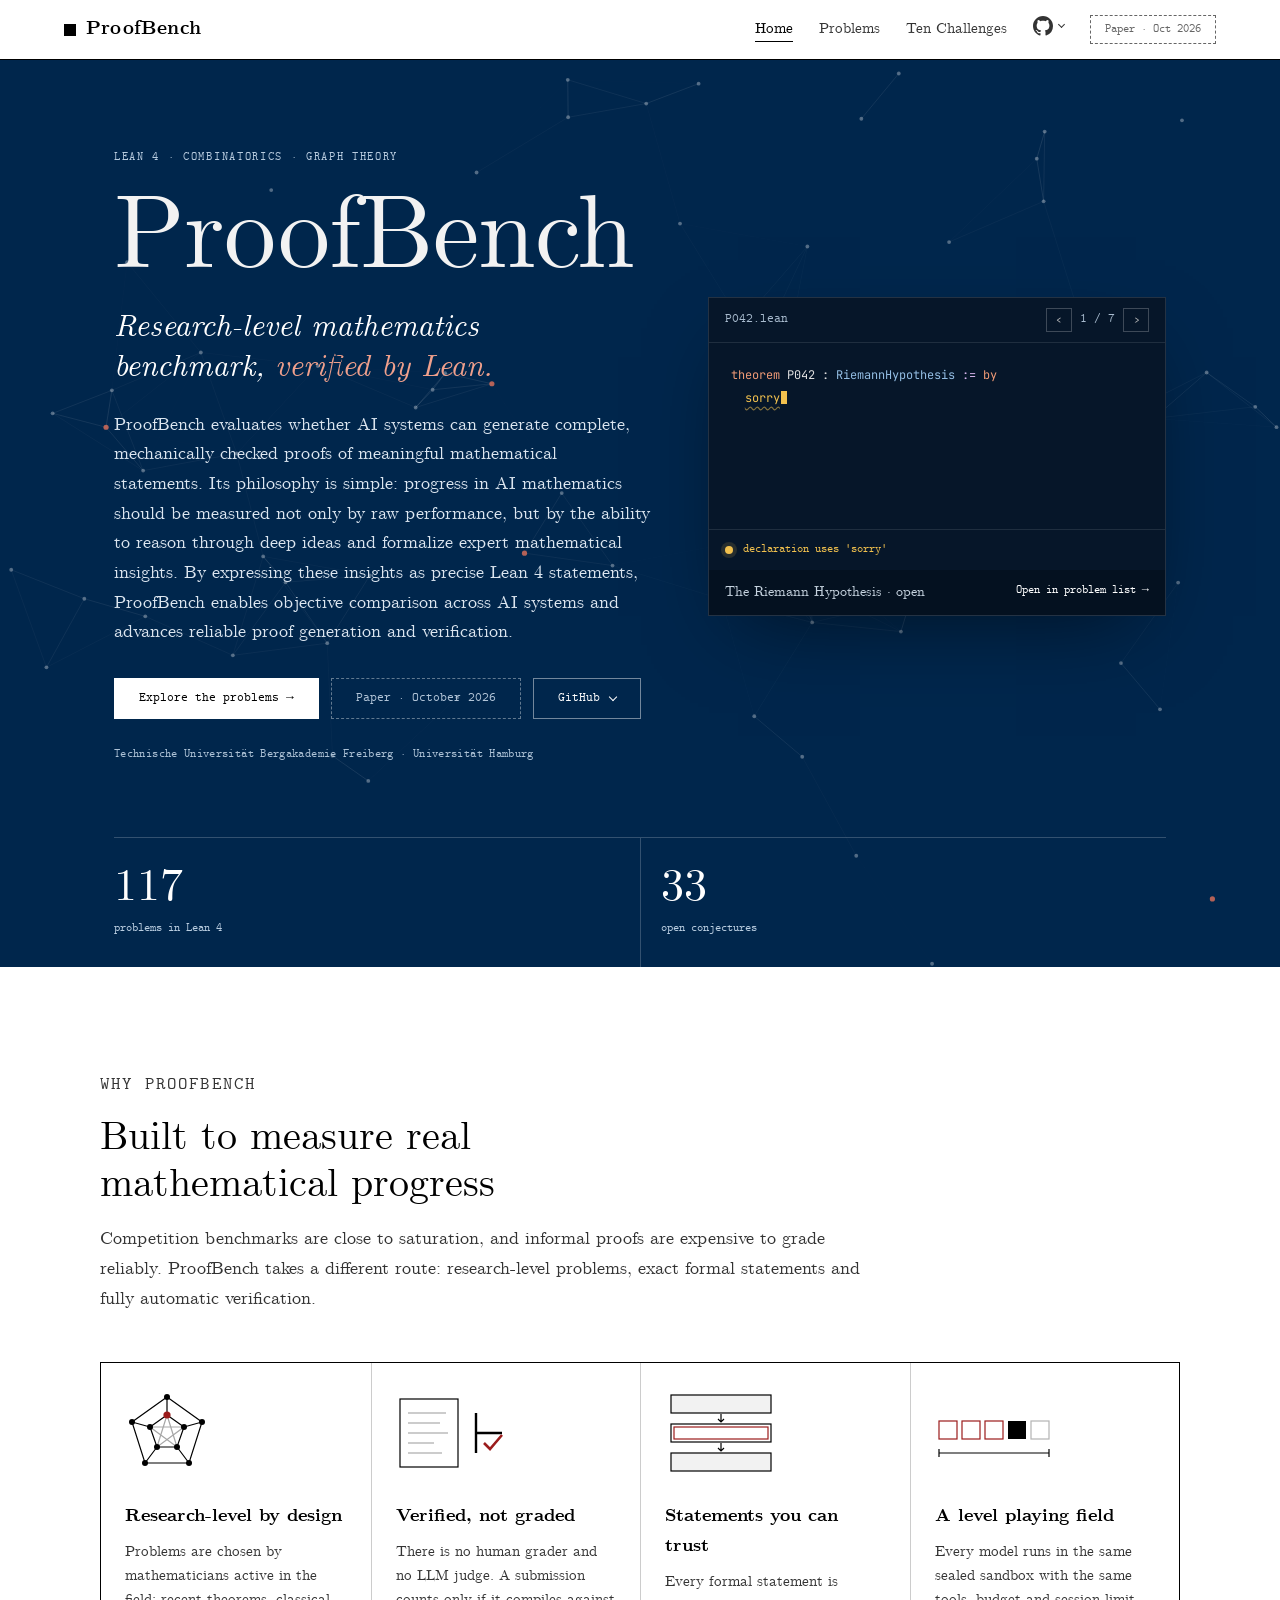
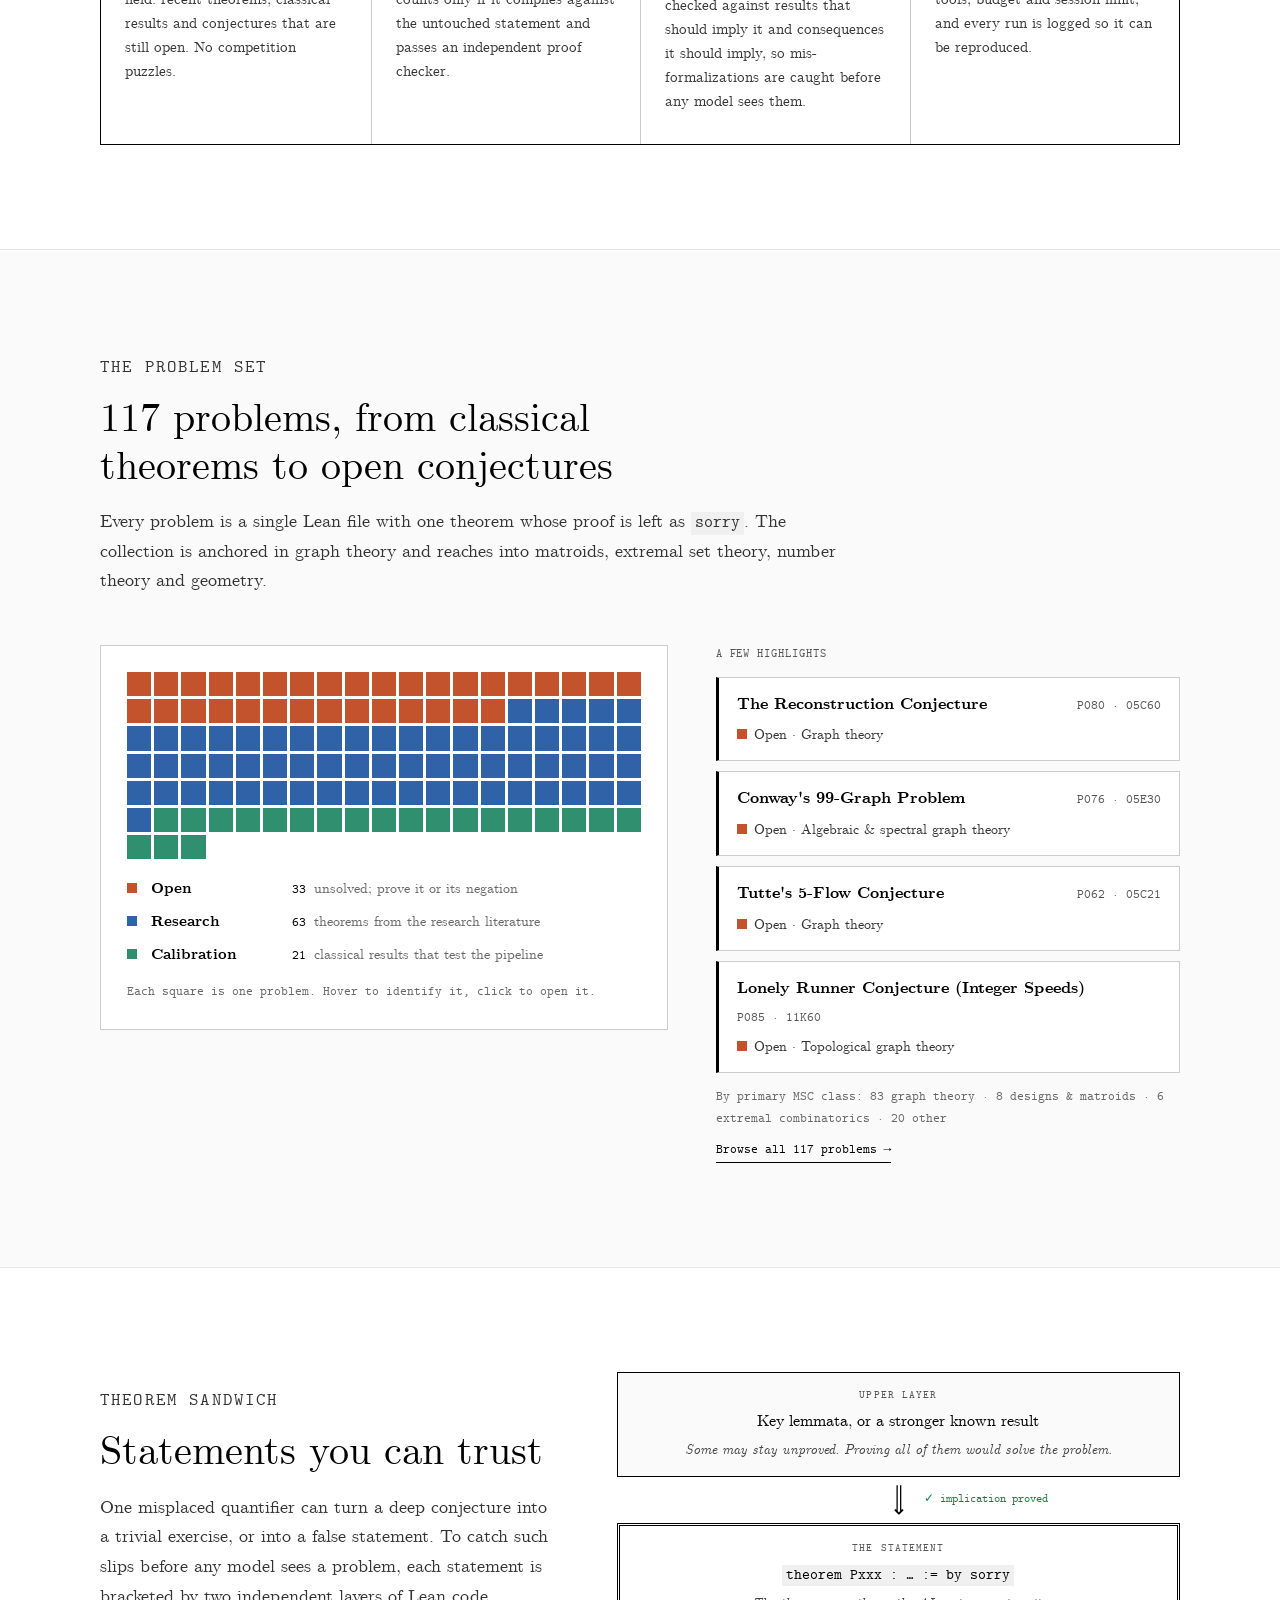
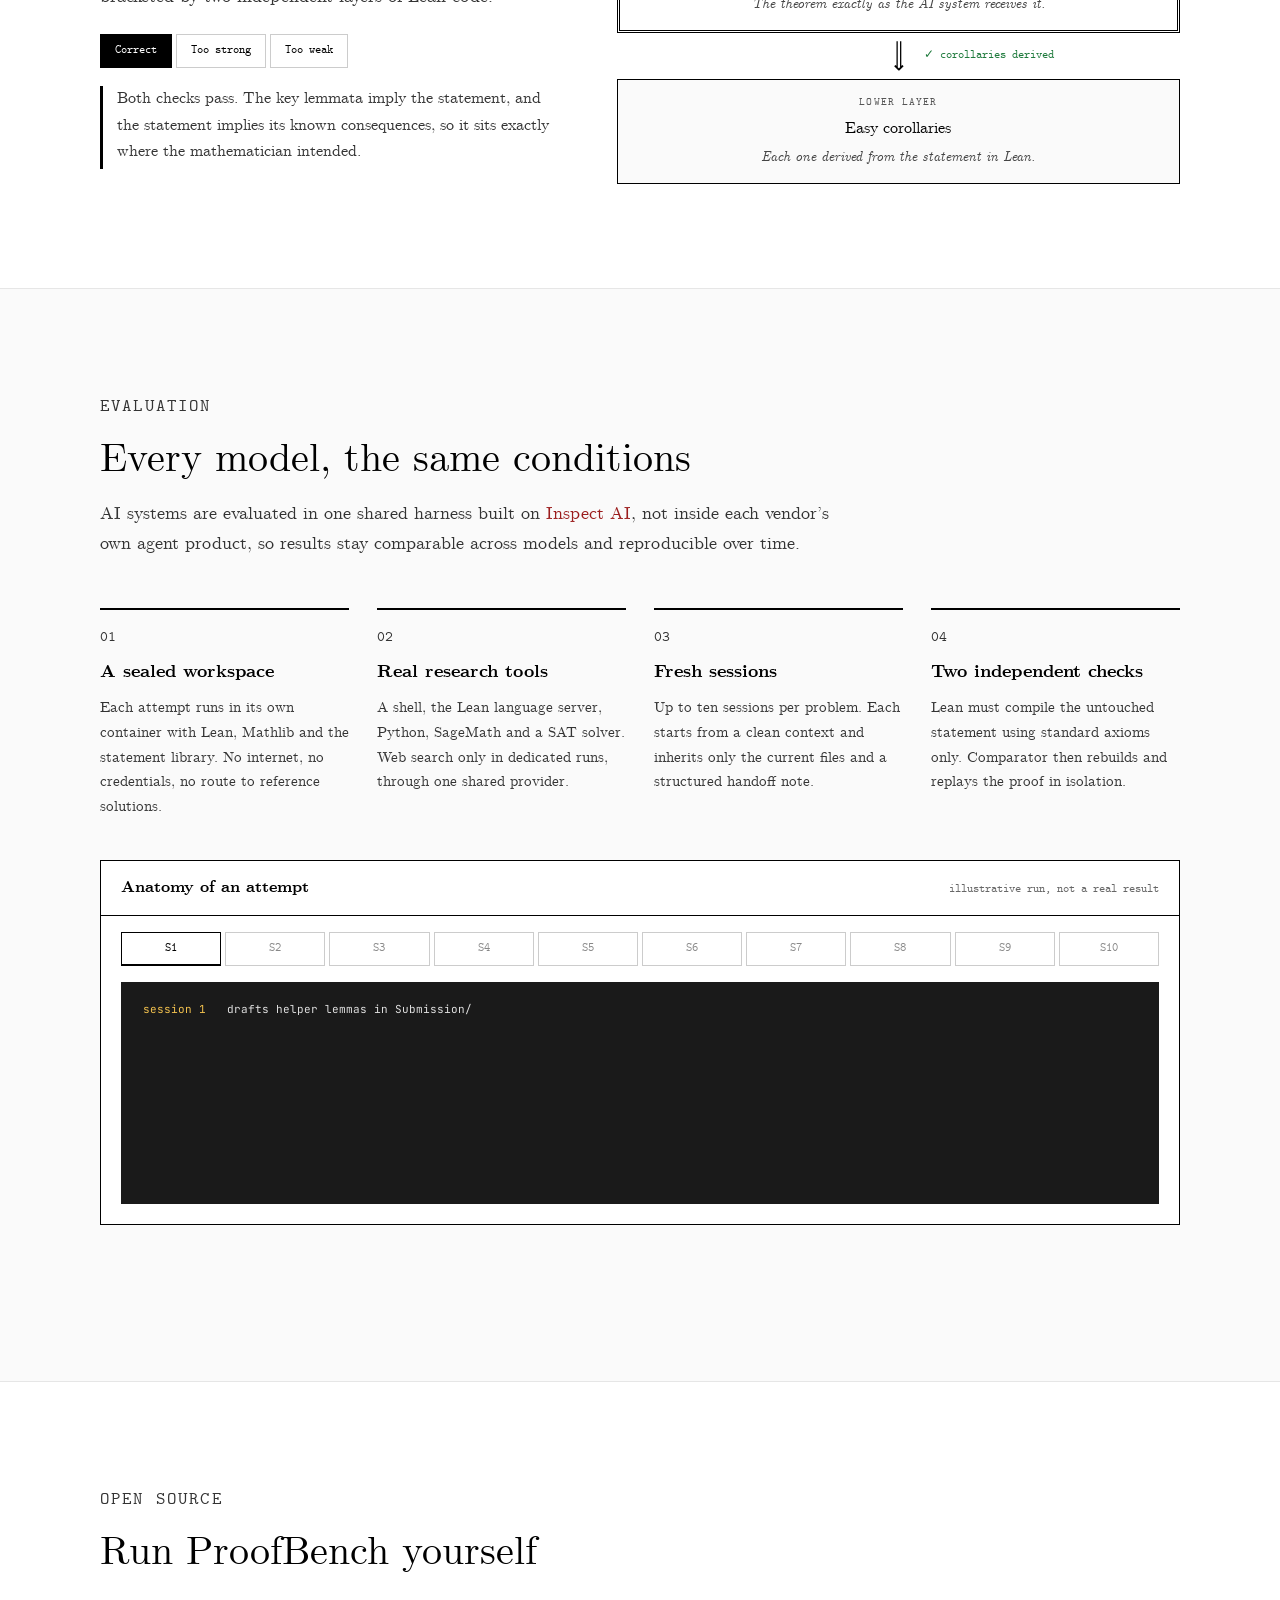
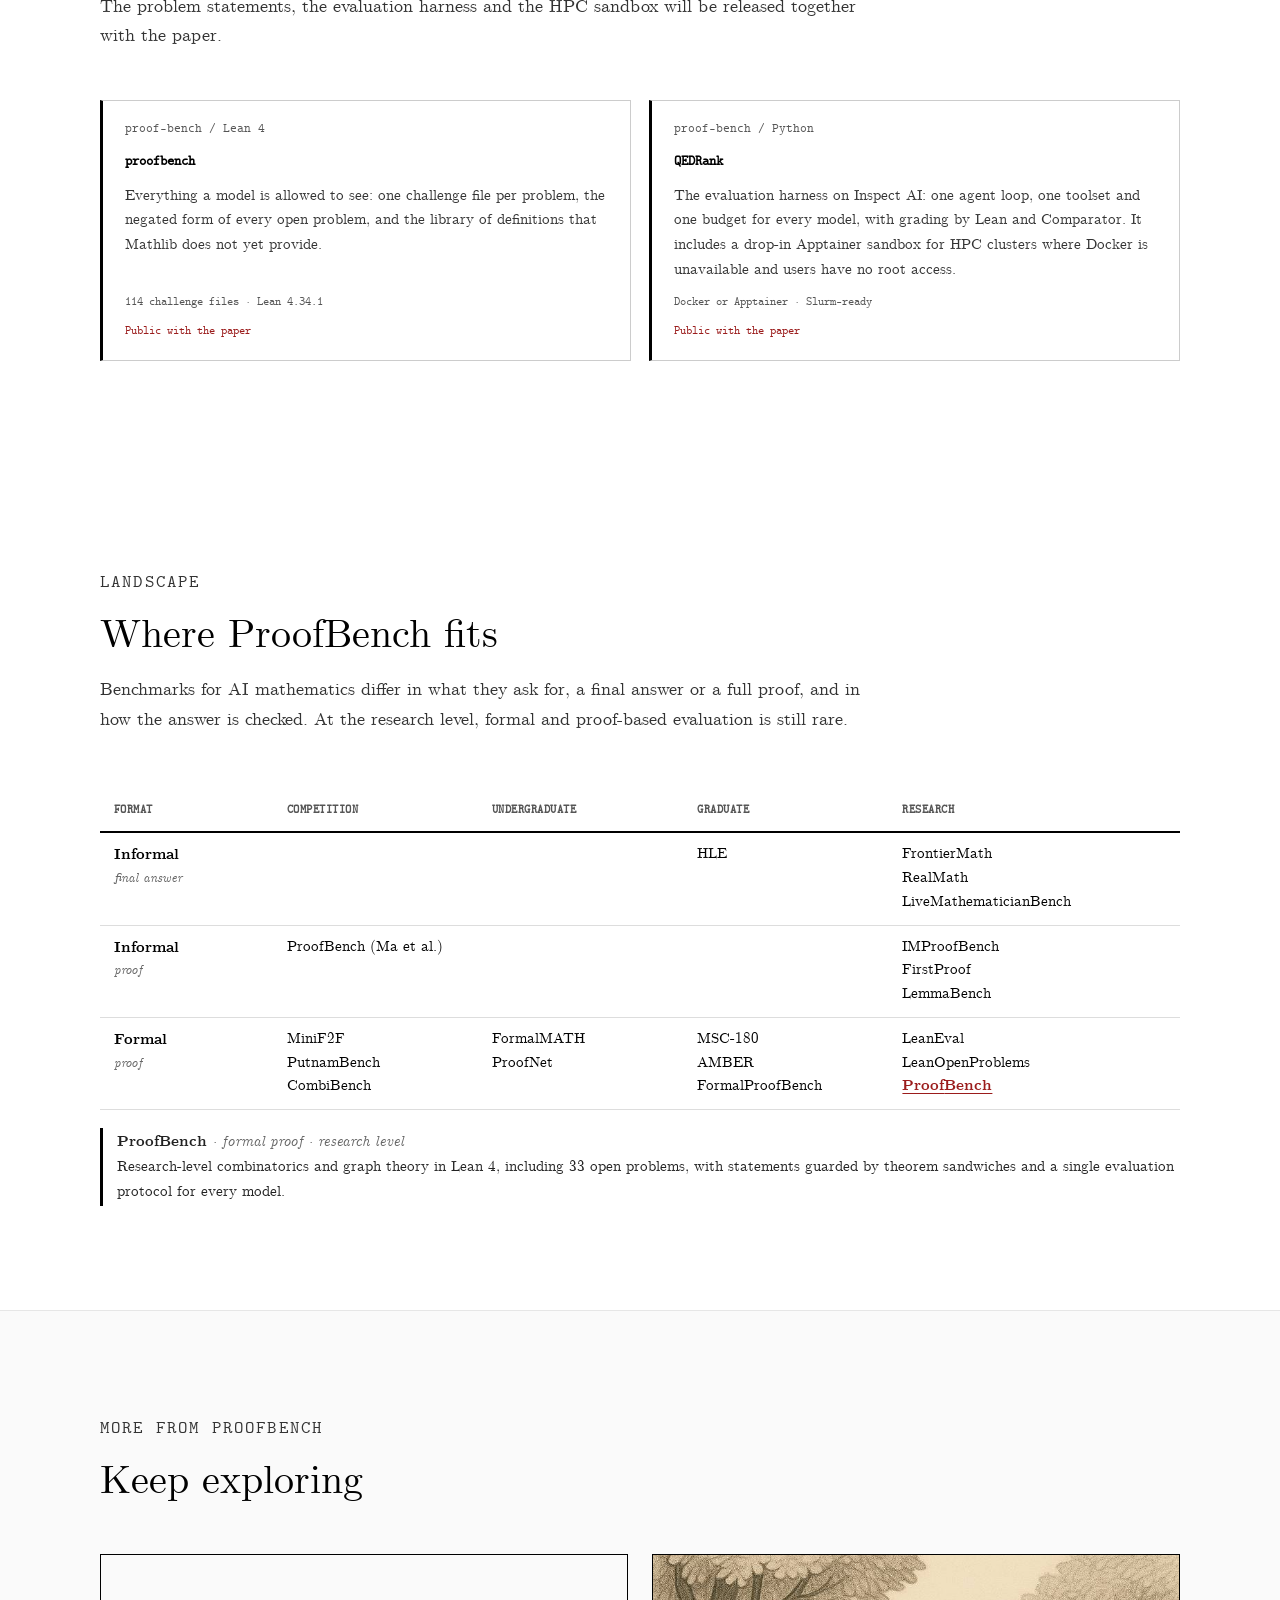
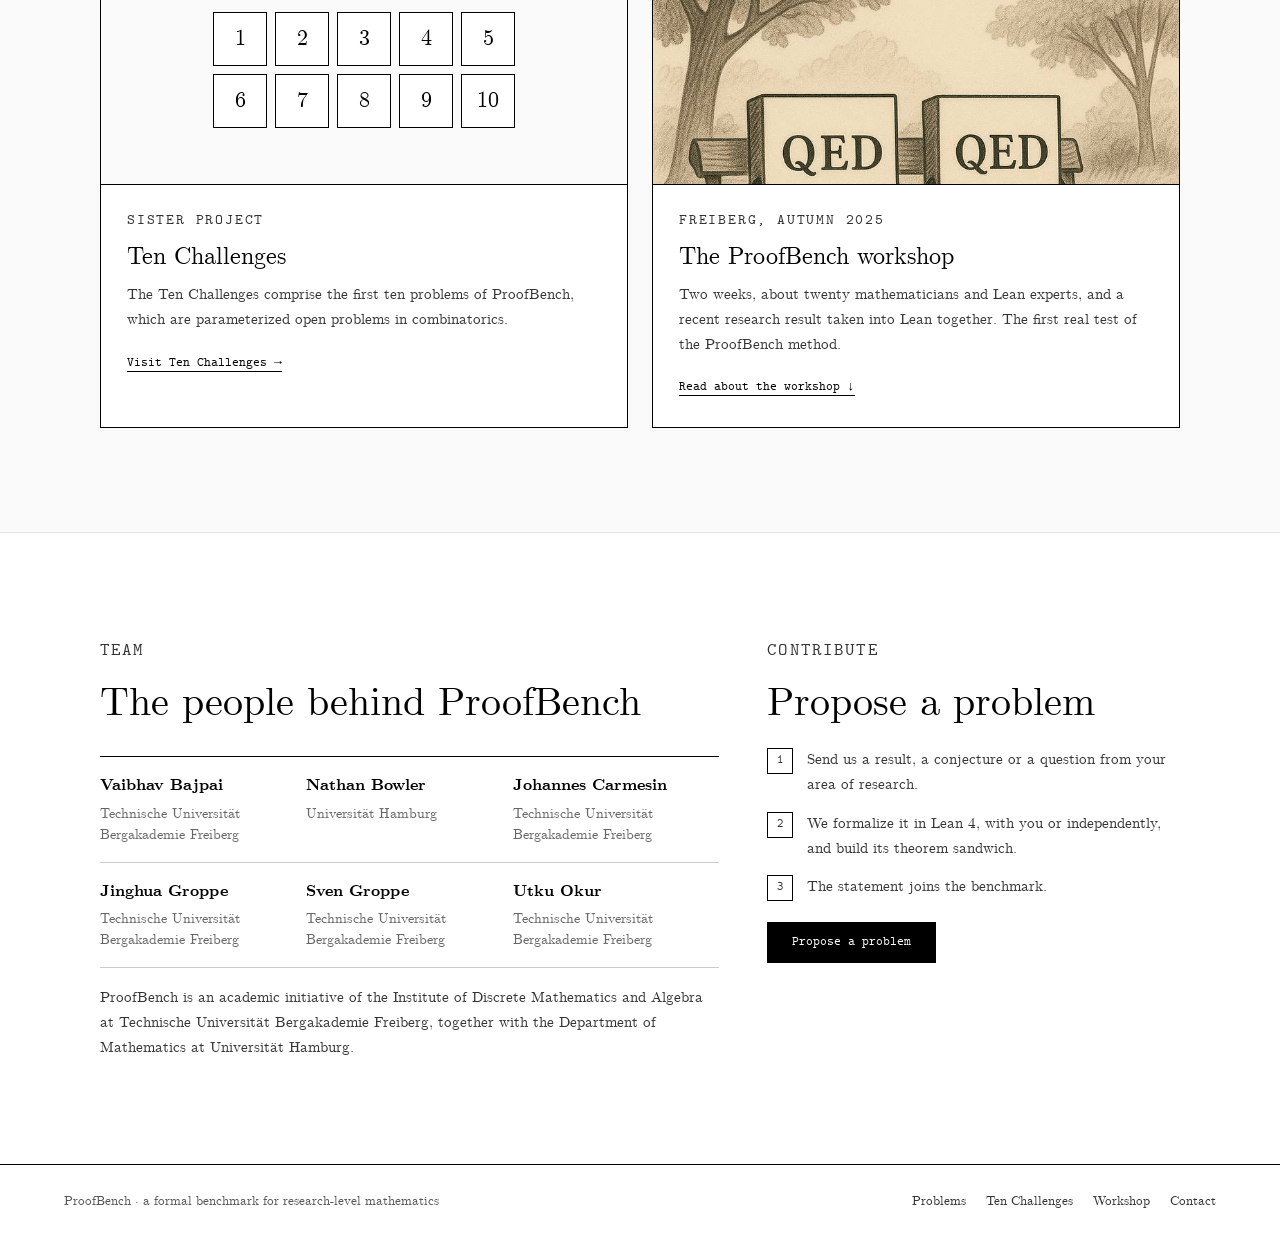
==== index.html @ 86a7281e "Workshop: plain title, and an introduction taken from the paper Co-Authored-By: Claude Opus 5.5 <nor" ====
<!doctype html>
<html lang="en">
<head>
  <meta charset="utf-8">
  <meta name="viewport" content="width=device-width, initial-scale=1">
  <title>ProofBench — Research-level mathematics benchmark, verified by Lean</title>
  <meta name="description" content="ProofBench measures whether AI systems can prove research-level theorems. 117 problems in combinatorics and graph theory, stated in Lean 4 and checked automatically." data-pb-content="ProofBench measures whether AI systems can prove research-level theorems. {total} problems in combinatorics and graph theory, stated in Lean 4 and checked automatically.">
  <meta property="og:type" content="website">
  <meta property="og:title" content="ProofBench — Research-level mathematics benchmark, verified by Lean">
  <meta property="og:description" content="117 problems in combinatorics and graph theory, from classical theorems to open conjectures, stated in Lean 4 and checked automatically." data-pb-content="{total} problems in combinatorics and graph theory, from classical theorems to open conjectures, stated in Lean 4 and checked automatically.">
  <meta property="og:image" content="https://proof-bench.github.io/assets/img/og.png">
  <meta name="twitter:card" content="summary_large_image">
  <link rel="icon" href="assets/img/favicon.svg" type="image/svg+xml">
  <link rel="preload" href="assets/fonts/cmunrm.woff2" as="font" type="font/woff2" crossorigin>
  <link rel="preconnect" href="https://fonts.googleapis.com">
  <link rel="preconnect" href="https://fonts.gstatic.com" crossorigin>
  <link href="https://fonts.googleapis.com/css2?family=JetBrains+Mono:wght@400;600&display=swap" rel="stylesheet">
  <link rel="stylesheet" href="assets/css/style.css">
</head>
<body>
  <a class="skip-link" href="#main">Skip to content</a>

  <header class="header">
    <a class="brand" href="index.html"><span class="qed" aria-hidden="true"></span>ProofBench</a>
    <nav aria-label="Main">
      <ul class="header-nav">
        <li><a href="index.html" aria-current="page">Home</a></li>
        <li><a href="problems.html">Problems</a></li>
        <li><a href="ten-challenges.html">Ten Challenges</a></li>
        <li>
          <details class="gh-menu nav-gh">
            <summary aria-label="GitHub repositories" title="GitHub repositories"><svg class="gh-icon" viewBox="0 0 16 16" width="20" height="20" aria-hidden="true"><path d="M8 0C3.58 0 0 3.58 0 8c0 3.54 2.29 6.53 5.47 7.59.4.07.55-.17.55-.38 0-.19-.01-.82-.01-1.49-2.01.37-2.53-.49-2.69-.94-.09-.23-.48-.94-.82-1.13-.28-.15-.68-.52-.01-.53.63-.01 1.08.58 1.23.82.72 1.21 1.87.87 2.33.66.07-.52.28-.87.51-1.07-1.78-.2-3.64-.89-3.64-3.95 0-.87.31-1.59.82-2.15-.08-.2-.36-1.02.08-2.12 0 0 .67-.21 2.2.82.64-.18 1.32-.27 2-.27.68 0 1.36.09 2 .27 1.53-1.04 2.2-.82 2.2-.82.44 1.1.16 1.92.08 2.12.51.56.82 1.27.82 2.15 0 3.07-1.87 3.75-3.65 3.95.29.25.54.73.54 1.48 0 1.07-.01 1.93-.01 2.2 0 .21.15.46.55.38A8.013 8.013 0 0 0 16 8c0-4.42-3.58-8-8-8z"/></svg></summary>
            <ul class="gh-menu-list">
              <li><a href="https://github.com/proof-bench/proofbench"><b>proofbench</b><span data-pb-text="The {total} problem statements in Lean 4">The 117 problem statements in Lean 4</span></a></li>
              <li><a href="https://github.com/proof-bench/QEDRank"><b>QEDRank</b><span>The evaluation harness and its Apptainer sandbox</span></a></li>
            </ul>
          </details>
        </li>
        <li><span class="btn btn-small" aria-disabled="true" data-paper-link data-label-live="Paper ↗">Paper · Oct 2026</span></li>
      </ul>
    </nav>
  </header>

  <main id="main">
    <!-- ============ HERO ============ -->
    <section class="hero">
      <canvas class="hero-graph" aria-hidden="true"></canvas>
      <div class="hero-inner">
        <div>
          <p class="eyebrow">Lean 4 · Combinatorics · Graph theory</p>
          <h1>ProofBench</h1>
          <p class="tagline">Research-level mathematics benchmark, <em>verified by Lean.</em></p>
          <p class="lede">
            ProofBench evaluates whether AI systems can generate complete, mechanically checked proofs of
            meaningful mathematical statements. Its philosophy is simple: progress in AI mathematics should be
            measured not only by raw performance, but by the ability to reason through deep ideas and formalize
            expert mathematical insights. By expressing these insights as precise Lean&nbsp;4 statements,
            ProofBench enables objective comparison across AI systems and advances reliable proof generation
            and verification.
          </p>
          <div class="hero-ctas">
            <a class="btn" href="problems.html">Explore the problems →</a>
            <span class="btn btn-secondary" aria-disabled="true" data-paper-link data-label-live="Read the paper ↗">Paper · October 2026</span>
            <details class="gh-menu">
              <summary class="btn btn-secondary">GitHub</summary>
              <ul class="gh-menu-list">
                <li><a href="https://github.com/proof-bench/proofbench"><b>proofbench</b><span data-pb-text="The {total} problem statements in Lean 4">The 117 problem statements in Lean 4</span></a></li>
                <li><a href="https://github.com/proof-bench/QEDRank"><b>QEDRank</b><span>The evaluation harness and its Apptainer sandbox</span></a></li>
              </ul>
            </details>
          </div>
          <p class="hero-inst">Technische Universität Bergakademie Freiberg · Universität Hamburg</p>
        </div>

        <figure class="lean-card" id="showcase" aria-label="Example challenge file">
          <div class="lean-card-head">
            <span data-hero-file>P042.lean</span>
            <span class="lean-card-nav">
              <button type="button" data-hero-prev aria-label="Previous example">‹</button>
              <span data-hero-pos>1 / 7</span>
              <button type="button" data-hero-next aria-label="Next example">›</button>
            </span>
          </div>
          <pre><code data-hero-code></code></pre>
          <div class="lean-card-status"><i aria-hidden="true"></i><span>declaration uses 'sorry'</span></div>
          <figcaption class="lean-card-foot">
            <span data-hero-caption>The Riemann Hypothesis · open</span>
            <a href="problems.html#P042" data-hero-link>Open in problem list →</a>
          </figcaption>
        </figure>
      </div>

      <dl class="stats">
        <div><dt>problems in Lean 4</dt><dd data-count="117" data-pb="total">117</dd></div>
        <div><dt>open conjectures</dt><dd data-count="33" data-pb="open">33</dd></div>
      </dl>
    </section>

    <!-- ============ WHY ============ -->
    <section class="section">
      <div class="wrap">
        <header class="section-head reveal">
          <p class="label">Why ProofBench</p>
          <h2>Built to measure real mathematical progress</h2>
          <p>
            Competition benchmarks are close to saturation, and informal proofs are expensive to grade reliably.
            ProofBench takes a different route: research-level problems, exact formal statements and fully
            automatic verification.
          </p>
        </header>

        <div class="pillars reveal">
          <article class="pillar">
            <svg viewBox="0 0 120 84" preserveAspectRatio="xMinYMid meet" aria-hidden="true">
              <g fill="none" stroke="currentColor" stroke-width="1.2">
                <polygon points="42,6 77,31 64,72 20,72 7,31"/>
                <polygon points="42,24 59,36 52,56 32,56 25,36"/>
                <path d="M42,6V24M77,31L59,36M64,72L52,56M20,72L32,56M7,31L25,36"/>
                <path d="M42,24L52,56L25,36L59,36L32,56Z" stroke-opacity=".35"/>
              </g>
              <g fill="currentColor">
                <circle cx="42" cy="6" r="3"/><circle cx="77" cy="31" r="3"/><circle cx="64" cy="72" r="3"/><circle cx="20" cy="72" r="3"/><circle cx="7" cy="31" r="3"/>
                <circle cx="59" cy="36" r="3"/><circle cx="52" cy="56" r="3"/><circle cx="32" cy="56" r="3"/><circle cx="25" cy="36" r="3"/>
                <circle cx="42" cy="24" r="3.6" fill="#9b1c1c"/>
              </g>
            </svg>
            <h3>Research-level by design</h3>
            <p>Problems are chosen by mathematicians active in the field: recent theorems, classical results and conjectures that are still open. No competition puzzles.</p>
          </article>
          <article class="pillar">
            <svg viewBox="0 0 120 84" preserveAspectRatio="xMinYMid meet" aria-hidden="true">
              <g fill="none" stroke="currentColor" stroke-width="1.2">
                <rect x="4" y="8" width="58" height="68"/>
                <path d="M12,22H50M12,32H44M12,42H52M12,52H38M12,62H46" stroke-opacity=".4"/>
              </g>
              <g stroke="currentColor" stroke-width="2.4" fill="none">
                <path d="M80,22V62M80,42H106"/>
              </g>
              <path d="M88,52l6,6l12,-14" fill="none" stroke="#9b1c1c" stroke-width="2.6"/>
            </svg>
            <h3>Verified, not graded</h3>
            <p>There is no human grader and no LLM judge. A submission counts only if it compiles against the untouched statement and passes an independent proof checker.</p>
          </article>
          <article class="pillar">
            <svg viewBox="0 0 120 84" preserveAspectRatio="xMinYMid meet" aria-hidden="true">
              <g fill="none" stroke="currentColor" stroke-width="1.2">
                <rect x="6" y="4" width="100" height="18" fill="#f2f2f2"/>
                <rect x="6" y="33" width="100" height="18"/>
                <rect x="9" y="36" width="94" height="12" stroke="#9b1c1c"/>
                <rect x="6" y="62" width="100" height="18" fill="#f2f2f2"/>
                <path d="M56,23V31M53,28l3,3l3,-3M56,52V60M53,57l3,3l3,-3"/>
              </g>
            </svg>
            <h3>Statements you can trust</h3>
            <p>Every formal statement is checked against results that should imply it and consequences it should imply, so mis-formalizations are caught before any model sees them.</p>
          </article>
          <article class="pillar">
            <svg viewBox="0 0 120 84" preserveAspectRatio="xMinYMid meet" aria-hidden="true">
              <g fill="none" stroke="currentColor" stroke-width="1.2">
                <rect x="4" y="30" width="18" height="18" stroke="#9b1c1c"/>
                <rect x="27" y="30" width="18" height="18" stroke="#9b1c1c"/>
                <rect x="50" y="30" width="18" height="18" stroke="#9b1c1c"/>
                <rect x="96" y="30" width="18" height="18" stroke-opacity=".3"/>
              </g>
              <rect x="73" y="30" width="18" height="18" fill="currentColor"/>
              <path d="M4,62H114" stroke="currentColor" stroke-width="1.2"/>
              <path d="M4,58V66M114,58V66" stroke="currentColor" stroke-width="1.2"/>
            </svg>
            <h3>A level playing field</h3>
            <p>Every model runs in the same sealed sandbox with the same tools, budget and session limit, and every run is logged so it can be reproduced.</p>
          </article>
        </div>
      </div>
    </section>

    <!-- ============ PROBLEM SET ============ -->
    <section class="section soft">
      <div class="wrap">
        <header class="section-head reveal">
          <p class="label">The problem set</p>
          <h2 data-pb-text="{total} problems, from classical theorems to open conjectures">117 problems, from classical theorems to open conjectures</h2>
          <p>
            Every problem is a single Lean file with one theorem whose proof is left as <code>sorry</code>. The
            collection is anchored in graph theory and reaches into matroids, extremal set theory, number theory
            and geometry.
          </p>
        </header>

        <div class="set-grid">
          <figure class="set-figure reveal">
            <div class="waffle" role="img" aria-label="117 problems: 33 open, 63 research, 21 calibration" data-pb-aria-label="{total} problems: {open} open, {research} research, {calibration} calibration"></div>
            <ul class="legend">
              <li data-legend="open"><span class="sw sw-open"></span><b>Open</b><span class="num" data-pb="open">33</span><span class="desc">unsolved; prove it or its negation</span></li>
              <li data-legend="research"><span class="sw sw-research"></span><b>Research</b><span class="num" data-pb="research">63</span><span class="desc">theorems from the research literature</span></li>
              <li data-legend="calibration"><span class="sw sw-calibration"></span><b>Calibration</b><span class="num" data-pb="calibration">21</span><span class="desc">classical results that test the pipeline</span></li>
            </ul>
            <figcaption class="caption">Each square is one problem. Hover to identify it, click to open it.</figcaption>
          </figure>

          <div class="featured reveal">
            <h3>A few highlights</h3>
            <div data-featured></div>
            <p class="tt muted" style="font-size:13px;margin-top:14px" data-pb-text="By primary MSC class: {graph} graph theory · {matroids} designs &amp; matroids · {extremal} extremal combinatorics · {other} other">By primary MSC class: 83 graph theory · 8 designs &amp; matroids · 6 extremal combinatorics · 20 other</p>
            <a class="more-link" href="problems.html" data-pb-text="Browse all {total} problems →">Browse all 117 problems →</a>
          </div>
        </div>
      </div>
    </section>

    <!-- ============ SANDWICH ============ -->
    <section class="section">
      <div class="wrap sandwich-grid">
        <div class="reveal">
          <div class="section-head" style="margin-bottom:0">
            <p class="label">Theorem sandwich</p>
            <h2>Statements you can trust</h2>
            <p>
              One misplaced quantifier can turn a deep conjecture into a trivial exercise, or into a false
              statement. To catch such slips before any model sees a problem, each statement is bracketed by two
              independent layers of Lean code.
            </p>
          </div>
          <div class="sw-controls" role="group" aria-label="Try a formalization">
            <button class="lb-tab active" data-sw="ok" aria-pressed="true">Correct</button>
            <button class="lb-tab" data-sw="strong" aria-pressed="false">Too strong</button>
            <button class="lb-tab" data-sw="weak" aria-pressed="false">Too weak</button>
          </div>
          <p class="sw-explain" data-sw-explain aria-live="polite"></p>
        </div>

        <div class="sw-stack reveal" data-state="ok">
          <div class="sw-box sw-bound">
            <p class="sw-tag">Upper layer</p>
            <p class="sw-title">Key lemmata, or a stronger known result</p>
            <p class="sw-desc">Some may stay unproved. Proving all of them would solve the problem.</p>
          </div>
          <div class="sw-arrow" data-arrow="up"><span class="sw-imp">⟹</span><span class="sw-verdict" data-verdict="up"></span></div>
          <div class="sw-box sw-statement">
            <p class="sw-tag">The statement</p>
            <p class="sw-title"><code>theorem Pxxx : … := by sorry</code></p>
            <p class="sw-desc" data-sw-desc></p>
          </div>
          <div class="sw-arrow" data-arrow="down"><span class="sw-imp">⟹</span><span class="sw-verdict" data-verdict="down"></span></div>
          <div class="sw-box sw-bound">
            <p class="sw-tag">Lower layer</p>
            <p class="sw-title">Easy corollaries</p>
            <p class="sw-desc">Each one derived from the statement in Lean.</p>
          </div>
        </div>
      </div>
    </section>

    <!-- ============ EVALUATION ============ -->
    <section class="section soft">
      <div class="wrap">
        <header class="section-head reveal">
          <p class="label">Evaluation</p>
          <h2>Every model, the same conditions</h2>
          <p>
            AI systems are evaluated in one shared harness built on <a href="https://inspect.aisi.org.uk/">Inspect AI</a>,
            not inside each vendor’s own agent product, so results stay comparable across models and reproducible
            over time.
          </p>
        </header>

        <ol class="steps reveal">
          <li>
            <p class="step-num">01</p>
            <h3>A sealed workspace</h3>
            <p>Each attempt runs in its own container with Lean, Mathlib and the statement library. No internet, no credentials, no route to reference solutions.</p>
          </li>
          <li>
            <p class="step-num">02</p>
            <h3>Real research tools</h3>
            <p>A shell, the Lean language server, Python, SageMath and a SAT solver. Web search only in dedicated runs, through one shared provider.</p>
          </li>
          <li>
            <p class="step-num">03</p>
            <h3>Fresh sessions</h3>
            <p>Up to ten sessions per problem. Each starts from a clean context and inherits only the current files and a structured handoff note.</p>
          </li>
          <li>
            <p class="step-num">04</p>
            <h3>Two independent checks</h3>
            <p>Lean must compile the untouched statement using standard axioms only. Comparator then rebuilds and replays the proof in isolation.</p>
          </li>
        </ol>

        <div class="run reveal" id="run">
          <div class="run-head"><b>Anatomy of an attempt</b><span>illustrative run, not a real result</span></div>
          <ol class="sessions" data-sessions></ol>
          <div class="code-block"><pre><code data-runlog></code></pre></div>
        </div>

        <div class="recorded reveal">
          <b>Logged for every attempt:</b>
          <span>verdict</span><span>sessions used</span><span>tokens in &amp; out</span><span>cost</span>
          <span>total &amp; working time</span><span>tool calls</span><span>proof length</span>
        </div>
      </div>
    </section>

    <!-- ============ OPEN SOURCE ============ -->
    <section class="section" id="code">
      <div class="wrap">
        <header class="section-head reveal">
          <p class="label">Open source</p>
          <h2>Run ProofBench yourself</h2>
          <p>
            The problem statements, the evaluation harness and the HPC sandbox will be released together with the
            paper.
          </p>
        </header>
        <div class="repo-list reveal" data-repos></div>
      </div>
    </section>

    <!-- ============ LEADERBOARD ============ -->
    <section class="section soft" id="leaderboard" hidden>
      <div class="wrap">
        <header class="section-head reveal">
          <p class="label">Results</p>
          <h2>Leaderboard</h2>
          <p>
            The first evaluation results will be published here together with the paper. An open problem counts
            as solved when a system proves either the statement or its negation.
          </p>
        </header>
        <div class="reveal">
          <div class="lb-tabs" role="group" aria-label="Rank by">
            <button class="lb-tab active" data-rank="total">All</button>
            <button class="lb-tab" data-rank="open">Open</button>
            <button class="lb-tab" data-rank="research">Research</button>
            <button class="lb-tab" data-rank="calibration">Calibration</button>
          </div>
          <div class="table-scroll">
            <table class="data-table">
              <thead><tr><th>Rank</th><th>Model</th><th>Web search</th><th class="num">Open /33</th><th class="num">Research /63</th><th class="num">Calibration /21</th><th class="num">Total</th><th class="num">Cost</th></tr></thead>
              <tbody data-results></tbody>
            </table>
          </div>
        </div>
      </div>
    </section>

    <!-- ============ LANDSCAPE ============ -->
    <section class="section">
      <div class="wrap">
        <header class="section-head reveal">
          <p class="label">Landscape</p>
          <h2>Where ProofBench fits</h2>
          <p>
            Benchmarks for AI mathematics differ in what they ask for, a final answer or a full proof, and in how
            the answer is checked. At the research level, formal and proof-based evaluation is still rare.
          </p>
        </header>
        <div class="reveal">
          <div class="table-scroll">
            <table class="data-table landscape">
              <thead><tr><th>Format</th><th>Competition</th><th>Undergraduate</th><th>Graduate</th><th>Research</th></tr></thead>
              <tbody data-landscape></tbody>
            </table>
          </div>
          <p class="land-note" data-land-note aria-live="polite"></p>
        </div>
      </div>
    </section>

    <!-- ============ EXPLORE ============ -->
    <section class="section soft">
      <div class="wrap">
        <header class="section-head reveal">
          <p class="label">More from ProofBench</p>
          <h2>Keep exploring</h2>
        </header>
        <div class="explore">
          <a class="explore-card reveal" href="https://tenchallenges.github.io/ten-challenges/">
            <div class="explore-visual">
              <div class="ten-grid" aria-hidden="true"><span>1</span><span>2</span><span>3</span><span>4</span><span>5</span><span>6</span><span>7</span><span>8</span><span>9</span><span>10</span></div>
            </div>
            <div class="explore-body">
              <p class="label">Sister project</p>
              <h3>Ten Challenges</h3>
              <p>The Ten Challenges comprise the first ten problems of ProofBench, which are parameterized open problems in combinatorics.</p>
              <span class="go">Visit Ten Challenges →</span>
            </div>
          </a>
          <a class="explore-card reveal" href="#workshop" data-ws-toggle aria-controls="workshop" aria-expanded="true">
            <div class="explore-visual">
              <img src="assets/img/bench.jpg" width="760" height="760" loading="lazy" alt="Pencil sketch of two QED boxes sitting on a park bench.">
            </div>
            <div class="explore-body">
              <p class="label">Freiberg, autumn 2025</p>
              <h3>The ProofBench workshop</h3>
              <p>Two weeks, about twenty mathematicians and Lean experts, and a recent research result taken into Lean together. The first real test of the ProofBench method.</p>
              <span class="go">Read about the workshop ↓</span>
            </div>
          </a>
        </div>
        <div class="ws-panel" id="workshop" role="region" aria-labelledby="workshop-title">
          <button class="ws-close" type="button" data-ws-close>Close ×</button>
          <section class="ws-hero">
            <div class="page-intro">
              <h3 class="ws-title" id="workshop-title">The ProofBench Workshop</h3>
              <p>
                The first steps of the project were taken at this workshop. Approximately twenty participants took part,
                including research mathematicians with a combinatorics background and a smaller group of Lean experts.
                The objectives were to lay down the standards that a Lean-based benchmark of research-level mathematics
                should meet, to formalize a current research result in Lean&nbsp;4 to serve as a test problem for existing
                AI systems, and to bring together experts in pure mathematics, interactive theorem proving and machine
                learning.
              </p>
              <p class="meta-line">22 September – 3 October 2025 · Technische Universität Bergakademie Freiberg, Germany</p>
            </div>
            <figure>
              <img src="assets/img/bench.jpg" width="760" height="760" alt="Pencil sketch of two QED boxes with arms and legs sitting on a park bench; one is reading a book.">
            </figure>
          </section>

          <dl class="facts">
            <div><dt>weeks in Freiberg</dt><dd>2</dd></div>
            <div><dt>mathematicians and Lean experts</dt><dd>≈ 20</dd></div>
            <div><dt>recent research result in focus</dt><dd>1</dd></div>
          </dl>

          <h4 class="rule">The mathematics</h4>
          <div class="prose">
            <p>
              The workshop centred on a question from infinite graph theory. Call a graph <i>H</i> <em>ubiquitous</em> if
              every graph that contains <i>n</i> disjoint copies of <i>H</i> as minors, for each finite <i>n</i>, must also
              contain infinitely many disjoint copies. In 2002 Thomas Andreae conjectured that every locally finite graph is
              ubiquitous. In 2023 Johannes Carmesin showed that this fails by constructing a counterexample
              (<i>Journal of Combinatorial Theory, Series B</i> 162).
            </p>
            <p>
              Carrying that construction all the way into Lean&nbsp;4 was the shared goal. The argument fills only a few
              pages on paper, but it rests on infinite graphs, minors and disjoint unions, areas where Mathlib offers little
              ready-made support.
            </p>
          </div>
          <div class="code-block nowrap">
            <pre><code data-lean>theorem exists_countable_simpleGraph_not_isUbiquitous :
          ∃ (W : Type) (_ : Countable W) (H : SimpleGraph W), ¬ IsUbiquitous H := by
        refine ⟨_, inferInstance, barbellRay, fun h ↦ ?_⟩
        exact not_foldedUnion_barbellRay_nat_isMinor_decoratedGrid &lt;|
          h _ _ foldedUnion_barbellRay_fin_isMinor_decoratedGrid</code></pre>
          </div>
          <p class="tt muted" style="font-size:12px;margin-top:8px">An excerpt of the Lean 4 code written during the workshop.</p>

          <h4 class="rule">How we worked</h4>
          <ol class="timeline">
            <li>
              <b>Mixed teams</b>
              <p>Participants formed teams that paired combinatorial expertise with Lean experience, and each team took on part of the argument.</p>
            </li>
            <li>
              <b>Smaller units</b>
              <p>As the work progressed, the teams shrank. Small groups moved more easily between the mathematics and its formal verification.</p>
            </li>
            <li>
              <b>Lean experts on call</b>
              <p>The Lean specialists gradually left their fixed teams and became a shared resource, joining whichever group was stuck.</p>
            </li>
            <li>
              <b>A tested workflow</b>
              <p>Along the way the group developed procedures for splitting a complex proof into manageable formalization tasks, and gave the theorem sandwich its first trial.</p>
            </li>
          </ol>

          <h4 class="rule">What we learned</h4>
          <div class="lessons">
            <div class="problem-item">
              <span class="problem-title">Formalization is hard, even for experts</span>
              <p>Even with a strong team, turning a recent research proof into checked Lean code took sustained effort. The gap between a convincing argument and a verified one is real.</p>
            </div>
            <div class="problem-item">
              <span class="problem-title">Statements are where errors hide</span>
              <p>Writing Lean statements that say exactly what the mathematics says was the most delicate step. Small slips were easy to make and hard to spot, which is why ProofBench now guards every statement with a theorem sandwich.</p>
            </div>
            <div class="problem-item">
              <span class="problem-title">Plan before you formalize</span>
              <p>Graph theory in Mathlib is still thin, so much time went into basic definitions. Mapping out the proof and its dependencies in advance with a blueprint catches problems early.</p>
            </div>
          </div>

          <h4 class="rule">Why it mattered</h4>
          <div class="prose">
            <p>
              The workshop showed that research-level formalization is a workable, and demanding, yardstick for AI
              systems. It validated the pipeline that ProofBench uses to construct its problems and was the first real
              test of the theorem sandwich, bringing pure mathematicians, Lean users and machine-learning researchers
              to the same table.
            </p>
          </div>

          <h4 class="rule">Participants</h4>
          <ul class="participants">
            <li>Justin Asher <span></span></li>
            <li>Nathan Bowler <span>Hamburg</span></li>
            <li>Johannes Carmesin <span>TU Freiberg</span></li>
            <li>Joseph Devine <span>TU Freiberg</span></li>
            <li>Sarah Frenkel <span>Birmingham</span></li>
            <li>Matthias Hamann <span>Hamburg</span></li>
            <li>Julian Holstein <span>Hamburg</span></li>
            <li>Nicolai Kraus <span>Nottingham</span></li>
            <li>Matt Kroeker <span>TU Freiberg</span></li>
            <li>Jan Kurkofka <span>TU Freiberg</span></li>
            <li>Nicola Lorenz <span>Hamburg</span></li>
            <li>Aref Mohammadzadeh <span>Nottingham</span></li>
            <li>Felix Pernegger <span>Bonn</span></li>
            <li>Tim Planken <span>TU Freiberg</span></li>
            <li>Auguste Poiroux <span>EPFL</span></li>
            <li>Martin Schneider <span>TU Freiberg</span></li>
            <li>Jacob Stegemann <span>Hamburg</span></li>
            <li>Will Turner <span>TU Freiberg</span></li>
            <li>Martin Winter <span>TU Berlin</span></li>
          </ul>

          <div class="cta-box">
            <div>
              <h4>Interested in a future workshop?</h4>
              <p>We are glad to hear from mathematicians and Lean users who would like to take part in, or host, a future ProofBench workshop.</p>
              <p class="cta-mails"><a href="mailto:Vaibhav.Bajpai@math.tu-freiberg.de">Vaibhav.Bajpai@math.tu-freiberg.de</a><a href="mailto:Utku.Okur@math.tu-freiberg.de">Utku.Okur@math.tu-freiberg.de</a></p>
            </div>
            <a class="btn" data-contact data-subject="ProofBench workshop" href="mailto:Vaibhav.Bajpai@math.tu-freiberg.de,Utku.Okur@math.tu-freiberg.de?subject=ProofBench%20workshop">Get in touch</a>
          </div>
          <button class="ws-close ws-close-end" type="button" data-ws-close>Close the workshop ↑</button>
        </div>
      </div>
    </section>

    <!-- ============ TEAM ============ -->
    <section class="section" id="team">
      <div class="wrap team-grid">
        <div class="reveal">
          <div class="section-head" style="margin-bottom:28px">
            <p class="label">Team</p>
            <h2>The people behind ProofBench</h2>
          </div>
          <ul class="people">
            <li><b>Vaibhav Bajpai</b><span>Technische Universität Bergakademie Freiberg</span></li>
            <li><b>Nathan Bowler</b><span>Universität Hamburg</span></li>
            <li><b>Johannes Carmesin</b><span>Technische Universität Bergakademie Freiberg</span></li>
            <li><b>Jinghua Groppe</b><span>Technische Universität Bergakademie Freiberg</span></li>
            <li><b>Sven Groppe</b><span>Technische Universität Bergakademie Freiberg</span></li>
            <li><b>Utku Okur</b><span>Technische Universität Bergakademie Freiberg</span></li>
          </ul>
          <p class="team-note">
            ProofBench is an academic initiative of the Institute of Discrete Mathematics and Algebra at
            Technische Universität Bergakademie Freiberg, together with the Department of Mathematics at
            Universität Hamburg.
          </p>
        </div>
        <div class="reveal">
          <div class="section-head" style="margin-bottom:20px">
            <p class="label">Contribute</p>
            <h2>Propose a problem</h2>
          </div>
          <ol class="contribute">
            <li>Send us a result, a conjecture or a question from your area of research.</li>
            <li>We formalize it in Lean&nbsp;4, with you or independently, and build its theorem sandwich.</li>
            <li>The statement joins the benchmark.</li>
          </ol>
          <a class="btn" data-contact data-subject="ProofBench: problem proposal" href="#">Propose a problem</a>
        </div>
      </div>
    </section>
  </main>

  <footer class="footer">
    <span>ProofBench · a formal benchmark for research-level mathematics</span>
    <nav aria-label="Footer">
      <a href="problems.html">Problems</a>
      <a href="ten-challenges.html">Ten Challenges</a>
      <a href="#workshop">Workshop</a>
      <a data-contact href="mailto:Vaibhav.Bajpai@math.tu-freiberg.de,Utku.Okur@math.tu-freiberg.de">Contact</a>
    </nav>
  </footer>

  <script src="assets/js/config.js"></script>
  <script src="assets/js/problem-data.js"></script>
  <script src="assets/js/common.js"></script>
  <script src="assets/js/home.js"></script>
</body>
</html>
---- assets/css/style.css ----
/* ProofBench — shared styles. Built on the Ten Challenges UI: Computer Modern, black and white, hairline borders; deep navy front-page hero. */

@font-face { font-family: "CMU Serif"; src: url("../fonts/cmunrm.woff2") format("woff2"); font-weight: 400; font-style: normal; font-display: swap; }
@font-face { font-family: "CMU Serif"; src: url("../fonts/cmunbx.woff2") format("woff2"); font-weight: 700; font-style: normal; font-display: swap; }
@font-face { font-family: "CMU Serif"; src: url("../fonts/cmunti.woff2") format("woff2"); font-weight: 400; font-style: italic; font-display: swap; }
@font-face { font-family: "CMU Typewriter"; src: url("../fonts/cmuntt.woff2") format("woff2"); font-weight: 400; font-style: normal; font-display: swap; }

:root {
  color-scheme: light;
  --ink: #000;
  --muted: #666;
  --line: #ccc;
  --line-soft: #e6e6e6;
  --soft: #fafafa;
  --bg: #fff;
  --accent: #9b1c1c;
  --good: #1e7a3c;
  --bad: #b3261e;
  --open: #c2532c;
  --research: #2f62a6;
  --calibration: #2f8f6e;
  --code-bg: #1a1a1a;
  --code-ink: #e0e0e0;
  --code-dim: #8a8a8a;
  --hero-bg: #00264c;        /* deep navy, a darker shade of TUBAF Dunkelblau #00497f */
  --hero-card: #061629;
  --hero-card-foot: #041120;
  --hero-dim: #b9cde0;
  --hero-rule: rgba(255, 255, 255, .2);
  --serif: "CMU Serif", "Computer Modern", "Latin Modern Roman", "Times New Roman", Times, serif;
  --tt: "CMU Typewriter", "Courier New", Courier, monospace;
  --mono: "JetBrains Mono", "DejaVu Sans Mono", Consolas, monospace;
  --gutter: clamp(20px, 5vw, 80px);
}

/* ---------- base ---------- */
*, *::before, *::after { margin: 0; padding: 0; box-sizing: border-box; }
html { scroll-behavior: smooth; scroll-padding-top: 72px; -webkit-text-size-adjust: 100%; }
body { font-family: var(--serif); font-size: 17px; line-height: 1.65; color: var(--ink); background: var(--bg); -webkit-font-smoothing: antialiased; }
img { max-width: 100%; height: auto; display: block; }
a { color: var(--ink); text-decoration: none; }
a:hover { text-decoration: underline; text-underline-offset: 3px; }
p a, li a, .link { color: var(--accent); }
b, strong { font-weight: 700; }
code { font-family: var(--tt); font-size: 0.92em; background: #f0f0f0; padding: 1px 4px; }
pre code { background: none; padding: 0; font-family: var(--mono); font-variant-ligatures: none; }
button, input, select { font: inherit; color: inherit; }
:focus-visible { outline: 2px solid var(--accent); outline-offset: 2px; }
[hidden] { display: none !important; }
.visually-hidden { position: absolute; width: 1px; height: 1px; overflow: hidden; clip: rect(0 0 0 0); white-space: nowrap; }
.skip-link { position: absolute; left: -999px; top: 8px; background: var(--ink); color: var(--bg); padding: 6px 12px; z-index: 100; }
.skip-link:focus { left: 8px; }
.tt { font-family: var(--tt); }
.muted { color: var(--muted); }

/* ---------- header (Ten Challenges) ---------- */
.header {
  position: sticky; top: 0; z-index: 50; background: rgba(255, 255, 255, .96);
  backdrop-filter: blur(6px); -webkit-backdrop-filter: blur(6px);
  border-bottom: 1px solid var(--ink);
  padding: 14px var(--gutter);
  display: flex; align-items: center; justify-content: space-between; flex-wrap: wrap; gap: 10px 24px;
}
.brand { display: inline-flex; align-items: center; gap: 10px; font-size: 19px; font-weight: 700; letter-spacing: .01em; }
.brand:hover { text-decoration: none; }
.brand .qed { width: 12px; height: 12px; background: var(--ink); display: inline-block; transition: background .2s, transform .3s; }
.brand:hover .qed { background: var(--accent); transform: rotate(90deg); }
.header-nav { list-style: none; display: flex; align-items: center; flex-wrap: wrap; gap: 6px 26px; font-size: 15px; }
.header-nav a { color: #333; padding: 2px 0; border-bottom: 1px solid transparent; }
.header-nav a:hover { color: var(--ink); text-decoration: none; border-bottom-color: var(--ink); }
.header-nav a[aria-current="page"] { color: var(--ink); border-bottom-color: var(--ink); }
.header-nav .btn { padding: 6px 14px; font-size: 12px; }
.header-nav a.btn { color: #fff; }
.header-nav a.btn:hover { color: var(--ink); }

/* ---------- buttons (Ten Challenges) ---------- */
.btn {
  display: inline-block; font-family: var(--tt); font-size: 13px; line-height: 1.3;
  padding: 11px 24px; border: 1px solid var(--ink); background: var(--ink); color: #fff;
  cursor: pointer; transition: all .15s ease; text-decoration: none;
}
.btn:hover { background: var(--bg); color: var(--ink); text-decoration: none; }
.btn-secondary { background: var(--bg); color: var(--ink); }
.btn-secondary:hover { background: var(--ink); color: #fff; }
.btn[aria-disabled="true"] { background: transparent; color: var(--muted); border: 1px dashed var(--muted); cursor: default; }
.btn-small { font-size: 11px; padding: 4px 10px; }

/* ---------- page shell ---------- */
.main { max-width: 960px; margin: 0 auto; padding: 56px var(--gutter) 96px; }
.page-intro { margin-bottom: 48px; }
.page-intro h1 { font-size: 34px; font-weight: 400; font-style: italic; line-height: 1.25; margin-bottom: 14px; }
.page-intro p { font-size: 17px; color: #333; max-width: 680px; }
.page-intro .meta-line { font-family: var(--tt); font-size: 13px; color: var(--muted); margin-top: 10px; }
.page-intro .meta-line code { font-size: 12px; }

h2.rule { font-size: 21px; font-weight: 700; margin: 56px 0 20px; padding-bottom: 8px; border-bottom: 1px solid var(--line); }
h3 { font-size: 17px; font-weight: 700; margin: 26px 0 10px; }
.prose p { margin-bottom: 14px; color: #222; max-width: 720px; }
.prose ul, .prose ol { margin: 0 0 16px 22px; max-width: 720px; }
.prose li { margin-bottom: 6px; }

/* ---------- problem items (Ten Challenges) ---------- */
.problem-item {
  border: 1px solid var(--line); border-left: 3px solid var(--ink); padding: 18px 22px; margin-bottom: 14px;
  cursor: pointer; transition: border-color .2s ease, background .2s ease; background: var(--bg); width: 100%; text-align: left; display: block; color: var(--ink);
}
.problem-item:hover { border-color: var(--ink); text-decoration: none; }
.problem-item.active { background: var(--soft); border-color: var(--ink); }
.problem-header { display: flex; align-items: baseline; justify-content: space-between; gap: 6px 16px; flex-wrap: wrap; }
.problem-title { font-size: 16px; font-weight: 700; }
.problem-meta-inline { font-family: var(--tt); font-size: 13px; color: #555; white-space: nowrap; }
.problem-desc { margin-top: 6px; font-size: 15px; color: #333; line-height: 1.6; }

.detail-panel { margin: -14px 0 28px; padding: 24px; border: 1px solid var(--ink); border-top: none; background: var(--soft); }
.detail-panel > p { margin-bottom: 12px; font-size: 15px; color: #222; }
.back { font-size: 13px; color: #555; cursor: pointer; display: inline-block; margin-bottom: 16px; }
.back:hover { color: var(--ink); text-decoration: underline; }
.info-box { margin-top: 18px; padding: 14px 16px; border: 1px solid var(--line); background: var(--bg); }
.info-box-label { font-family: var(--tt); font-size: 12px; font-weight: 700; text-transform: uppercase; letter-spacing: .05em; color: #555; margin-bottom: 6px; }
.info-box p, .info-box li { font-size: 14px; }

/* code blocks (Ten Challenges) */
.code-block { position: relative; background: var(--code-bg); color: var(--code-ink); padding: 18px 22px; overflow-x: auto; margin-top: 16px; }
.code-block pre { font-size: 12.5px; line-height: 1.7; white-space: pre-wrap; word-break: break-word; }
.code-block.nowrap pre { white-space: pre; word-break: normal; }
.code-block .copy-btn { position: absolute; top: 8px; right: 8px; background: transparent; color: var(--code-ink); border-color: #555; }
.code-block .copy-btn + pre { padding-right: 64px; }
.code-block .copy-btn:hover { background: var(--code-ink); color: var(--code-bg); }

/* Lean highlighting on dark */
.tok-kw { color: #ef9a76; }
.tok-ty { color: #93bde3; }
.tok-num { color: #b9d69a; }
.tok-sym { color: #d9b8f0; }
.tok-sorry { color: #f2c14e; text-decoration: underline wavy rgba(242, 193, 78, .55); text-underline-offset: 4px; }
.tok-com { color: var(--code-dim); font-style: italic; }

/* tabs & tables (Ten Challenges) */
.lb-tabs { display: flex; gap: 4px; margin-bottom: 16px; flex-wrap: wrap; }
.lb-tab { font-family: var(--tt); font-size: 12px; padding: 6px 14px; border: 1px solid var(--line); background: var(--bg); cursor: pointer; transition: all .15s ease; }
.lb-tab:hover { border-color: var(--ink); }
.lb-tab.active { background: var(--ink); color: #fff; border-color: var(--ink); }
.table-scroll { overflow-x: auto; }
.data-table { width: 100%; border-collapse: collapse; font-size: 14px; margin-top: 8px; }
.data-table th, .data-table td { padding: 10px 14px; text-align: left; border-bottom: 1px solid #ddd; vertical-align: top; }
.data-table th { font-weight: 700; font-size: 12px; text-transform: uppercase; letter-spacing: .04em; color: #555; border-bottom: 2px solid var(--ink); font-family: var(--tt); white-space: nowrap; }
.data-table tbody tr:hover { background: var(--soft); }
.data-table .num { text-align: right; font-variant-numeric: tabular-nums; }
.data-table td.empty-row { text-align: center; color: #888; padding: 22px; }

/* forms (Ten Challenges) */
.submit-section { border: 1px solid var(--line); padding: 28px; background: var(--soft); margin-top: 22px; }
.submit-section h3 { margin-top: 0; }
.submit-section > p { font-size: 14px; color: #555; margin-bottom: 18px; }
.form-row { display: grid; grid-template-columns: 1fr 1fr; gap: 16px; }
.form-group { margin-bottom: 18px; }
.form-group label { display: block; font-family: var(--tt); font-size: 12px; text-transform: uppercase; letter-spacing: .04em; margin-bottom: 6px; color: #333; }
.form-group label .optional { color: #888; text-transform: none; letter-spacing: 0; font-size: 11px; }
.form-group input, .form-group select { width: 100%; padding: 10px 12px; border: 1px solid var(--line); background: var(--bg); font-family: var(--serif); font-size: 15px; border-radius: 0; transition: border-color .2s; }
.form-group input:focus, .form-group select:focus { outline: none; border-color: var(--ink); }
.form-actions { display: flex; gap: 12px; margin-top: 6px; align-items: center; flex-wrap: wrap; }
.form-hint { font-family: var(--tt); font-size: 12px; color: var(--muted); }

/* ---------- footer (Ten Challenges) ---------- */
.footer {
  border-top: 1px solid var(--ink); padding: 26px var(--gutter);
  display: flex; justify-content: space-between; align-items: center; flex-wrap: wrap; gap: 10px 24px;
  font-size: 13px; color: #555;
}
.footer nav { display: flex; gap: 20px; flex-wrap: wrap; }
.footer a { color: #333; }

/* ---------- tooltip ---------- */
.tooltip { position: fixed; z-index: 80; pointer-events: none; max-width: 300px; background: var(--ink); color: #fff; padding: 7px 11px; font-size: 13px; line-height: 1.4; }
.tooltip .tt-meta { display: block; font-family: var(--tt); font-size: 11px; color: #bbb; }

/* ---------- category swatches & waffle ---------- */
.sw { display: inline-block; width: 10px; height: 10px; margin-right: 7px; vertical-align: 0; }
.sw-open { background: var(--open); }
.sw-research { background: var(--research); }
.sw-calibration { background: var(--calibration); }
.waffle { display: grid; grid-template-columns: repeat(19, 1fr); gap: 3px; }
.cell { aspect-ratio: 1; border: 0; cursor: pointer; transition: transform .12s ease, opacity .2s ease; position: relative; }
.cell[data-cat="open"] { background: var(--open); }
.cell[data-cat="research"] { background: var(--research); }
.cell[data-cat="calibration"] { background: var(--calibration); }
.cell:hover, .cell:focus-visible { transform: scale(1.35); z-index: 2; outline: 2px solid var(--bg); }
.waffle.dim .cell:not(.match) { opacity: .15; }
.legend { list-style: none; display: grid; gap: 8px; margin-top: 18px; }
.legend li { display: grid; grid-template-columns: 16px 7.4em 2.4em 1fr; align-items: baseline; gap: 8px; font-size: 15px; cursor: default; }
.legend .num { font-family: var(--tt); font-size: 13px; text-align: right; }
.legend .desc { color: var(--muted); font-size: 14px; }

/* ======================================================================
   HOME
   ====================================================================== */
.hero { position: relative; background: var(--hero-bg); color: #f2f2f2; overflow: hidden; }
.hero-graph { position: absolute; inset: 0; width: 100%; height: 100%; pointer-events: none; }
.hero-inner { position: relative; max-width: 1180px; margin: 0 auto; padding: 88px var(--gutter) 0; display: grid; grid-template-columns: 1.08fr .92fr; gap: 56px; align-items: center; }
.hero-inner > *, .set-grid > *, .sandwich-grid > *, .team-grid > *, .overview > *, .ws-hero > * { min-width: 0; }
.eyebrow { font-family: var(--tt); font-size: 12px; letter-spacing: .14em; text-transform: uppercase; color: var(--hero-dim); margin-bottom: 20px; }
.hero h1 { font-size: clamp(56px, 8.4vw, 104px); font-weight: 400; line-height: .98; letter-spacing: -.01em; margin-bottom: 18px; }
.hero .tagline { font-size: clamp(22px, 2.6vw, 31px); font-style: italic; line-height: 1.3; color: #fff; margin-bottom: 22px; text-wrap: balance; }
.hero .tagline em { color: #f0a08c; }
.hero .lede { font-size: 18px; line-height: 1.65; color: #dce6f0; max-width: 34em; margin-bottom: 30px; }
.hero-ctas { position: relative; display: flex; flex-wrap: wrap; gap: 12px; margin-bottom: 26px; }
.gh-menu { position: relative; z-index: 5; }
.gh-menu summary { list-style: none; display: inline-flex; align-items: center; gap: 10px; }
.gh-menu summary::-webkit-details-marker { display: none; }
.gh-menu summary::after { content: ""; width: 6px; height: 6px; border-right: 1px solid currentColor; border-bottom: 1px solid currentColor; transform: translateY(-2px) rotate(45deg); transition: transform .15s ease; }
.gh-menu[open] summary::after { transform: translateY(1px) rotate(-135deg); }
.hero .gh-menu[open] summary { border-color: #fff; }
.gh-menu-list { list-style: none; position: absolute; left: 0; top: calc(100% + 8px); z-index: 5; width: min(340px, calc(100vw - 2 * var(--gutter))); padding: 6px 0; background: var(--hero-card); border: 1px solid rgba(255, 255, 255, .18); box-shadow: 0 24px 60px -24px rgba(0, 0, 0, .7); }
.gh-menu-list a { display: block; padding: 10px 16px; color: #fff; }
.gh-menu-list a:hover, .gh-menu-list a:focus-visible { background: rgba(255, 255, 255, .08); text-decoration: none; }
.gh-menu-list b { display: block; font-family: var(--tt); font-weight: 400; font-size: 13px; }
.gh-menu-list span { display: block; margin-top: 2px; font-size: 14px; color: var(--hero-dim); }
.nav-gh summary { gap: 6px; padding: 2px 0; color: #333; cursor: pointer; }
.nav-gh summary::after { width: 5px; height: 5px; }
.nav-gh summary:hover, .nav-gh[open] summary { color: var(--ink); }
.gh-icon { display: block; fill: currentColor; }
.nav-gh .gh-menu-list { left: auto; right: 0; top: calc(100% + 14px); font-size: 16px; }
.hero .btn { background: #fff; color: #000; border-color: #fff; }
.hero .btn:hover { background: transparent; color: #fff; }
.hero .btn-secondary { background: transparent; color: #fff; border-color: rgba(255, 255, 255, .45); }
.hero .btn-secondary:hover { border-color: #fff; background: #fff; color: #000; }
.hero .btn[aria-disabled="true"] { background: transparent; color: #b3c6d9; border: 1px dashed rgba(255, 255, 255, .38); }
.hero-inst { font-family: var(--tt); font-size: 12px; color: #adc2d6; letter-spacing: .03em; }

.lean-card { background: var(--hero-card); border: 1px solid rgba(255, 255, 255, .12); box-shadow: 0 30px 80px -30px rgba(0, 0, 0, .55); }
.lean-card-head { display: flex; justify-content: space-between; align-items: center; padding: 10px 16px; border-bottom: 1px solid rgba(255, 255, 255, .1); font-family: var(--tt); font-size: 13px; color: #a9bccf; }
.lean-card-nav { display: inline-flex; align-items: center; gap: 8px; }
.lean-card-nav button { width: 26px; height: 24px; border: 1px solid rgba(255, 255, 255, .22); background: transparent; color: #bbb; cursor: pointer; line-height: 1; }
.lean-card-nav button:hover { border-color: #fff; color: #fff; }
.lean-card pre { padding: 22px 22px 18px; min-height: 186px; font-size: 13px; line-height: 1.75; color: var(--code-ink); white-space: pre-wrap; word-break: break-word; }
.caret { display: inline-block; width: .55em; height: 1.1em; background: #f2c14e; vertical-align: -.18em; animation: blink 1s steps(1) infinite; margin-left: 1px; }
@keyframes blink { 50% { opacity: 0; } }
.lean-card-status { display: flex; align-items: center; gap: 10px; padding: 10px 16px; border-top: 1px solid rgba(255, 255, 255, .1); font-family: var(--tt); font-size: 12px; color: #f2c14e; }
.lean-card-status i { width: 8px; height: 8px; border-radius: 50%; background: #f2c14e; box-shadow: 0 0 0 4px rgba(242, 193, 78, .14); }
.lean-card-foot { display: flex; justify-content: space-between; gap: 6px 12px; flex-wrap: wrap; padding: 11px 16px; background: var(--hero-card-foot); font-size: 14px; color: #c6d3df; }
.lean-card-foot a { color: #fff; font-family: var(--tt); font-size: 12px; white-space: nowrap; }

.stats { position: relative; max-width: 1180px; margin: 72px auto 0; padding: 0 var(--gutter); display: grid; grid-template-columns: repeat(2, 1fr); }
.stats > div { padding: 26px 20px 30px; border-top: 1px solid var(--hero-rule); border-left: 1px solid var(--hero-rule); display: flex; flex-direction: column-reverse; justify-content: flex-end; }
.stats > div:first-child { border-left: 0; padding-left: 0; }
.stats dd { font-size: 46px; line-height: 1; color: #fff; }
.stats dt { font-family: var(--tt); font-size: 12px; color: var(--hero-dim); margin-top: 10px; line-height: 1.45; }

/* home sections */
.section { padding: 104px var(--gutter); }
.section.soft { background: var(--soft); border-top: 1px solid var(--line-soft); border-bottom: 1px solid var(--line-soft); }
.wrap { max-width: 1080px; margin: 0 auto; }
.section-head { max-width: 760px; margin-bottom: 48px; }
.section-head.center { margin-left: auto; margin-right: auto; text-align: center; }
.label { font-family: var(--tt); font-size: 12px; letter-spacing: .12em; text-transform: uppercase; color: var(--accent); margin-bottom: 14px; }
.section-head h2 { font-size: clamp(28px, 3.6vw, 40px); font-weight: 400; line-height: 1.18; margin-bottom: 16px; text-wrap: balance; }
.section-head p { font-size: 18px; color: #333; }

.pillars { display: grid; grid-template-columns: repeat(4, 1fr); border: 1px solid var(--ink); background: var(--bg); }
.pillar { padding: 28px 24px 30px; border-left: 1px solid var(--line); transition: background .2s; }
.pillar:first-child { border-left: 0; }
.pillar:hover { background: var(--soft); }
.pillar svg { width: 100%; height: 84px; margin-bottom: 18px; color: var(--ink); }
.pillar h3 { font-size: 18px; margin: 0 0 8px; }
.pillar p { font-size: 15px; color: #333; line-height: 1.6; }

.set-grid { display: grid; grid-template-columns: 1.1fr .9fr; gap: 48px; align-items: start; }
.set-figure { border: 1px solid var(--line); padding: 26px; background: var(--bg); }
.set-figure .caption { font-size: 13px; color: var(--muted); margin-top: 14px; font-family: var(--tt); }
.featured h3 { margin-top: 0; font-family: var(--tt); font-size: 12px; text-transform: uppercase; letter-spacing: .08em; color: #555; font-weight: 400; margin-bottom: 12px; }
.featured .problem-item { padding: 14px 18px; margin-bottom: 10px; }
.featured .problem-item .problem-desc { font-size: 14px; }
.more-link { display: inline-block; margin-top: 10px; font-family: var(--tt); font-size: 13px; color: var(--ink); border-bottom: 1px solid var(--ink); }
.more-link:hover { text-decoration: none; color: var(--accent); border-color: var(--accent); }

/* sandwich */
.sandwich-grid { display: grid; grid-template-columns: .9fr 1.1fr; gap: 56px; align-items: center; }
.sw-controls { display: flex; flex-wrap: wrap; gap: 4px; margin: 22px 0 18px; }
.sw-explain { font-size: 16px; color: #333; min-height: 5.2em; border-left: 3px solid var(--ink); padding-left: 14px; }
.sw-box { border: 1px solid var(--ink); padding: 14px 18px; text-align: center; background: var(--bg); transition: transform .3s ease, border-color .3s ease; }
.sw-bound { background: var(--soft); }
.sw-statement { border: 3px double var(--ink); }
.sw-tag { font-family: var(--tt); font-size: 11px; text-transform: uppercase; letter-spacing: .1em; color: #555; margin-bottom: 4px; }
.sw-title { font-size: 16px; }
.sw-desc { font-size: 14px; font-style: italic; color: #444; margin-top: 4px; }
.sw-arrow { position: relative; display: flex; justify-content: center; align-items: center; height: 46px; }
.sw-imp { font-size: 22px; transform: rotate(90deg); line-height: 1; }
.sw-verdict { position: absolute; left: calc(50% + 26px); font-family: var(--tt); font-size: 12px; white-space: nowrap; }
.sw-verdict.ok { color: var(--good); }
.sw-verdict.bad { color: var(--bad); }
.sw-arrow.broken .sw-imp { color: var(--bad); }
.sw-stack[data-state="strong"] .sw-statement, .sw-stack[data-state="weak"] .sw-statement { border-color: var(--bad); }
.sw-stack[data-state="strong"] .sw-statement { transform: translateY(-5px); }
.sw-stack[data-state="weak"] .sw-statement { transform: translateY(5px); }
.sw-note { font-family: var(--tt); font-size: 13px; color: #555; margin-top: 18px; }

/* evaluation */
.steps { list-style: none; display: grid; grid-template-columns: repeat(4, 1fr); gap: 28px; margin-bottom: 40px; }
.steps li { border-top: 2px solid var(--ink); padding-top: 16px; }
.step-num { font-family: var(--tt); font-size: 12px; color: var(--accent); margin-bottom: 8px; }
.steps h3 { margin: 0 0 8px; font-size: 18px; }
.steps p { font-size: 15px; color: #333; }
.run { border: 1px solid var(--ink); background: var(--bg); }
.run-head { display: flex; justify-content: space-between; align-items: baseline; flex-wrap: wrap; gap: 6px 16px; padding: 14px 20px; border-bottom: 1px solid var(--ink); }
.run-head b { font-size: 16px; }
.run-head span { font-family: var(--tt); font-size: 12px; color: var(--muted); }
.sessions { list-style: none; display: grid; grid-template-columns: repeat(10, 1fr); gap: 4px; padding: 16px 20px 0; }
.sess { border: 1px solid var(--line); text-align: center; font-family: var(--tt); font-size: 12px; padding: 6px 0; color: #888; position: relative; transition: all .25s ease; }
.sess.working { border-color: var(--ink); color: var(--ink); }
.sess.working::after { content: ""; position: absolute; left: -1px; right: -1px; bottom: -1px; height: 2px; background: var(--ink); transform-origin: left; animation: work 1.3s linear forwards; }
@keyframes work { from { transform: scaleX(0); } to { transform: scaleX(1); } }
.sess.fail { border-color: var(--bad); color: var(--bad); }
.sess.pass { border-color: var(--good); background: var(--good); color: #fff; }
.sess.unused { opacity: .3; }
.run .code-block { margin: 16px 20px 20px; }
.run .code-block pre { min-height: 15.5em; font-size: 12px; }
.log-dim { color: var(--code-dim); }
.log-bad { color: #f08a6c; }
.log-ok { color: #8fd5a8; }
.log-hl { color: #f2c14e; }
.recorded { display: flex; flex-wrap: wrap; gap: 6px; margin-top: 22px; align-items: center; }
.recorded span { font-family: var(--tt); font-size: 12px; padding: 4px 10px; border: 1px solid var(--line); background: var(--bg); }
.recorded b { font-size: 14px; margin-right: 6px; }

/* landscape */
.landscape { table-layout: fixed; }
.landscape th:nth-child(1) { width: 16%; }
.landscape th:nth-child(5) { width: 27%; }
.landscape td { font-size: 15px; }
.landscape .fmt { font-weight: 700; }
.landscape .fmt i { display: block; font-weight: 400; color: var(--muted); font-size: 13px; }
.bm { display: block; background: none; border: 0; padding: 1px 0; cursor: pointer; text-align: left; font-family: var(--serif); font-size: 15px; line-height: 1.45; }
.bm:hover, .bm.is-active { color: var(--accent); text-decoration: underline; text-underline-offset: 3px; }
.bm-us { font-weight: 700; color: var(--accent); }
.land-note { margin-top: 18px; font-size: 15px; border-left: 3px solid var(--ink); padding: 2px 0 2px 14px; min-height: 3.4em; color: #222; }
.land-note i { color: var(--muted); }

/* explore cards */
.explore { display: grid; grid-template-columns: 1fr 1fr; gap: 24px; }
.explore-card { display: grid; grid-template-rows: 230px auto; border: 1px solid var(--ink); color: var(--ink); transition: transform .2s ease, box-shadow .2s ease; background: var(--bg); }
.explore-card:hover { text-decoration: none; transform: translateY(-3px); box-shadow: 0 14px 30px -18px rgba(0, 0, 0, .45); }
.explore-visual { border-bottom: 1px solid var(--ink); overflow: hidden; display: grid; place-items: center; background: var(--soft); }
.explore-visual img { width: 100%; height: 100%; object-fit: cover; object-position: center 58%; }
.ten-grid { display: grid; grid-template-columns: repeat(5, 54px); gap: 8px; }
.ten-grid span { height: 54px; display: grid; place-items: center; border: 1px solid var(--ink); font-size: 22px; background: var(--bg); transition: background .25s, color .25s; }
.explore-card:hover .ten-grid span:nth-child(odd) { background: var(--ink); color: #fff; }
.explore-body { padding: 24px 26px 28px; }
.explore-body .label { margin-bottom: 8px; }
.explore-body h3, .explore-body h1 { font-size: 24px; font-weight: 400; line-height: 1.3; margin: 0 0 10px; }
.tc-card { max-width: 600px; margin: 24px auto 40px; }
.explore-body p { font-size: 15px; color: #333; margin-bottom: 14px; }
.explore-body .go { font-family: var(--tt); font-size: 13px; border-bottom: 1px solid var(--ink); }

/* repos */
.repo-list { display: grid; grid-template-columns: repeat(2, 1fr); gap: 18px; }
.repo-list .problem-item { cursor: default; margin: 0; display: flex; flex-direction: column; gap: 10px; }
.repo-list a.problem-item { cursor: pointer; }
.repo-name { font-family: var(--tt); font-size: 14px; font-weight: 700; word-break: break-word; }
.repo-blurb { font-size: 15px; color: #333; flex: 1; }
.repo-facts { font-family: var(--tt); font-size: 12px; color: #555; }
.repo-status { font-family: var(--tt); font-size: 12px; color: var(--accent); }

/* team */
.team-grid { display: grid; grid-template-columns: 1.2fr .8fr; gap: 48px; align-items: start; }
.people { list-style: none; display: grid; grid-template-columns: repeat(3, 1fr); border-top: 1px solid var(--ink); }
.people li { padding: 16px 14px 16px 0; border-bottom: 1px solid var(--line); }
.people b { display: block; font-size: 16px; }
.people span { display: block; margin-top: 4px; font-size: 14px; line-height: 1.5; color: var(--muted); }
.team-note { font-size: 15px; color: #333; margin-top: 18px; }
.contribute { list-style: none; counter-reset: c; margin: 8px 0 22px; }
.contribute li { counter-increment: c; position: relative; padding-left: 40px; margin-bottom: 14px; font-size: 15px; color: #333; }
.contribute li::before { content: counter(c); position: absolute; left: 0; top: 0; width: 26px; height: 26px; border: 1px solid var(--ink); display: grid; place-items: center; font-family: var(--tt); font-size: 12px; }

/* reveal */
.js .reveal { opacity: 0; transform: translateY(14px); transition: opacity .6s ease, transform .6s ease; }
.js .reveal.in { opacity: 1; transform: none; }

/* ======================================================================
   PROBLEMS PAGE
   ====================================================================== */
.overview { display: grid; grid-template-columns: 1.15fr .85fr; gap: 36px; align-items: start; margin-bottom: 40px; }
.overview .prose p { font-size: 15.5px; }
.controls { display: flex; flex-wrap: wrap; gap: 10px; align-items: center; margin-bottom: 10px; }
.controls .search { flex: 1 1 260px; }
.controls input[type="search"] { width: 100%; padding: 9px 12px; border: 1px solid var(--line); font-family: var(--serif); font-size: 15px; border-radius: 0; }
.controls input[type="search"]:focus { outline: none; border-color: var(--ink); }
.controls select { font-family: var(--tt); font-size: 12px; padding: 7px 28px 7px 12px; border: 1px solid var(--line); background: var(--bg); border-radius: 0; cursor: pointer; appearance: none; -webkit-appearance: none;
  background-image: linear-gradient(45deg, transparent 50%, #000 50%), linear-gradient(135deg, #000 50%, transparent 50%);
  background-position: calc(100% - 14px) 55%, calc(100% - 10px) 55%; background-size: 4px 4px; background-repeat: no-repeat; }
.count-line { font-family: var(--tt); font-size: 12px; color: var(--muted); margin: 6px 0 16px; }
.p-meta { display: flex; flex-wrap: wrap; gap: 4px 18px; font-family: var(--tt); font-size: 12px; color: #555; margin-top: 14px; }
.p-meta a { color: var(--accent); }

/* ======================================================================
   TEN CHALLENGES PAGE
   ====================================================================== */
.subnav { list-style: none; display: flex; gap: 22px; flex-wrap: wrap; font-size: 14px; margin: 18px 0 0; }
.subnav a { color: #333; border-bottom: 1px solid var(--line); }
.subnav a:hover { text-decoration: none; border-color: var(--ink); }
.statement { font-size: 15.5px; line-height: 1.65; color: #111; }
.statement h2 { display: none; }
.statement h6 { font-size: inherit; font-weight: 400; display: inline; }
.statement .ltx_theorem { margin: 0 0 14px; }
.statement .ltx_para, .statement p { margin: 0 0 10px; }
.statement .ltx_font_bold { font-weight: 700; }
.statement .ltx_font_italic { font-style: italic; }
.statement .ltx_bibliography { margin-top: 18px; font-size: 13.5px; color: #333; border-top: 1px solid var(--line); padding-top: 12px; }
.statement .ltx_bibliography h2 { display: block; font-size: 12px; font-family: var(--tt); text-transform: uppercase; letter-spacing: .05em; margin-bottom: 6px; font-weight: 700; }
.statement .ltx_bibliography ul { list-style: none; }
.statement .ltx_bibliography li { margin-bottom: 4px; }
.statement .ltx_enumerate, .statement .ltx_itemize { margin: 6px 0 10px 22px; }
.statement math { font-family: "Latin Modern Math", "STIX Two Math", "Cambria Math", math; font-size: 1.05em; }
.statement math[display="block"] { margin: 8px 0; overflow-x: auto; }
.statement table { margin: 8px auto; }
.statement .loading { color: var(--muted); font-style: italic; }

/* ======================================================================
   WORKSHOP PAGE
   ====================================================================== */
.ws-hero { display: grid; grid-template-columns: .95fr 1.05fr; gap: 44px; align-items: center; margin-bottom: 30px; }
.ws-hero img { border: 1px solid var(--ink); }
.ws-hero .page-intro { margin-bottom: 0; }
.facts { display: grid; grid-template-columns: repeat(3, 1fr); border: 1px solid var(--ink); margin: 0 0 8px; }
.facts div { padding: 16px 18px; border-left: 1px solid var(--line); display: flex; flex-direction: column-reverse; justify-content: flex-end; }
.facts div:first-child { border-left: 0; }
.facts dd { font-size: 30px; line-height: 1.1; }
.facts dt { font-family: var(--tt); font-size: 12px; color: #555; margin-top: 4px; }
.timeline { list-style: none; border-left: 2px solid var(--ink); margin: 10px 0 20px 6px; padding-left: 24px; max-width: 720px; }
.timeline li { position: relative; margin-bottom: 18px; }
.timeline li::before { content: ""; position: absolute; left: -32px; top: 7px; width: 12px; height: 12px; background: var(--bg); border: 2px solid var(--ink); }
.timeline b { display: block; }
.timeline p { color: #333; font-size: 15.5px; }
.participants { list-style: none; display: grid; grid-template-columns: repeat(3, 1fr); gap: 0 24px; }
.participants li { display: flex; justify-content: space-between; gap: 10px; padding: 10px 0; border-bottom: 1px solid var(--line); font-size: 15px; }
.participants span { font-family: var(--tt); font-size: 12px; color: var(--muted); white-space: nowrap; }
.lessons { display: grid; grid-template-columns: repeat(3, 1fr); gap: 16px; margin-top: 8px; }
.lessons .problem-item { cursor: default; margin: 0; }
.lessons .problem-item p { font-size: 15px; color: #333; margin-top: 6px; }
/* workshop panel on the home page, opened from its card */
.ws-panel { position: relative; margin-top: 24px; padding: 48px 48px 40px; background: var(--bg); border: 1px solid var(--ink); }
.ws-panel[hidden] { display: none; }
.ws-panel .ws-title { font-size: 34px; font-weight: 400; font-style: italic; line-height: 1.25; margin: 0 0 14px; }
.ws-panel h4.rule { font-size: 21px; font-weight: 700; margin: 56px 0 20px; padding-bottom: 8px; border-bottom: 1px solid var(--line); }
.ws-panel .cta-box h4 { margin: 0 0 4px; font-size: 21px; font-weight: 400; font-style: italic; }
.ws-close { position: absolute; top: 14px; right: 16px; padding: 4px 8px; border: 1px solid var(--line); background: var(--bg); font-family: var(--tt); font-size: 12px; color: var(--muted); cursor: pointer; }
.ws-close:hover { border-color: var(--ink); color: var(--ink); }
.ws-close-end { position: static; display: block; margin: 28px auto 0; }
.cta-box { margin-top: 56px; border: 1px solid var(--ink); padding: 28px; display: flex; justify-content: space-between; align-items: center; gap: 18px; flex-wrap: wrap; }
.cta-box h3 { margin: 0 0 4px; font-size: 21px; font-weight: 400; font-style: italic; }
.cta-box p { color: #333; font-size: 15px; }
.cta-box .cta-mails { display: flex; flex-wrap: wrap; gap: 4px 18px; margin-top: 10px; font-family: var(--tt); font-size: 13px; }
.cta-mails a { color: var(--ink); border-bottom: 1px solid var(--line); }
.cta-mails a:hover { border-bottom-color: var(--ink); text-decoration: none; }

/* ---------- motion & responsive ---------- */
@media (prefers-reduced-motion: reduce) {
  html { scroll-behavior: auto; }
  .js .reveal { opacity: 1; transform: none; }
  *, *::before, *::after { transition-duration: 0s !important; animation-duration: 0s !important; }
}

@media (max-width: 980px) {
  .hero .gh-menu { position: static; }
  .hero-inner, .set-grid, .sandwich-grid, .team-grid, .overview, .ws-hero { grid-template-columns: 1fr; }
  .pillars { grid-template-columns: 1fr 1fr; }
  .pillar:nth-child(3) { border-left: 0; }
  .pillar:nth-child(n+3) { border-top: 1px solid var(--line); }
  .steps { grid-template-columns: 1fr 1fr; }
  .repo-list, .lessons { grid-template-columns: 1fr; }
  .participants { grid-template-columns: 1fr 1fr; }
}

@media (max-width: 640px) {
  body { font-size: 16px; }
  .header { position: relative; flex-direction: column; align-items: flex-start; padding-top: 12px; padding-bottom: 12px; }
  html { scroll-padding-top: 12px; }
  .header-nav { gap: 6px 16px; font-size: 14px; }
  .nav-gh { position: static; }
  .nav-gh .gh-menu-list { left: var(--gutter); right: var(--gutter); width: auto; top: 100%; }
  .main { padding-top: 36px; }
  .hero-inner { padding-top: 52px; gap: 36px; }
  .stats { grid-template-columns: 1fr 1fr; margin-top: 48px; }
  .stats > div { border-left: 0 !important; padding-left: 0 !important; }
  .stats dd { font-size: 36px; }
  .section { padding-top: 72px; padding-bottom: 72px; }
  .pillars { grid-template-columns: 1fr; }
  .pillar { border-left: 0 !important; border-top: 1px solid var(--line); }
  .pillar:first-child { border-top: 0; }
  .steps { grid-template-columns: 1fr; }
  .sessions { grid-template-columns: repeat(5, 1fr); }
  .explore { grid-template-columns: 1fr; }
  .ten-grid { grid-template-columns: repeat(5, 44px); }
  .ten-grid span { height: 44px; font-size: 18px; }
  .people, .participants, .facts { grid-template-columns: 1fr; }
  .ws-panel { padding: 52px 18px 28px; }
  .ws-panel .ws-title { font-size: 28px; }
  .facts div { border-left: 0; border-top: 1px solid var(--line); }
  .facts div:first-child { border-top: 0; }
  .legend li { grid-template-columns: 16px 1fr 2.4em; }
  .legend .desc { grid-column: 2 / -1; margin-top: -6px; }
  .sw-verdict { position: static; margin-left: 10px; }
  .form-row { grid-template-columns: 1fr; }
  .landscape thead { display: none; }
  .landscape, .landscape tbody, .landscape tr, .landscape td { display: block; width: 100%; }
  .landscape tr { border-bottom: 2px solid var(--ink); padding: 8px 0; }
  .landscape td { border: 0; padding: 4px 0; }
  .landscape td:empty { display: none; }
  .landscape td[data-level]::before { content: attr(data-level); display: block; font-family: var(--tt); font-size: 11px; text-transform: uppercase; letter-spacing: .05em; color: var(--muted); }
  .landscape .bm { display: inline; margin-right: 12px; }
  .detail-panel { padding: 18px 14px; }
  .data-table th, .data-table td { padding: 8px 8px; font-size: 13px; }
  .problem-meta-inline { white-space: normal; }
}
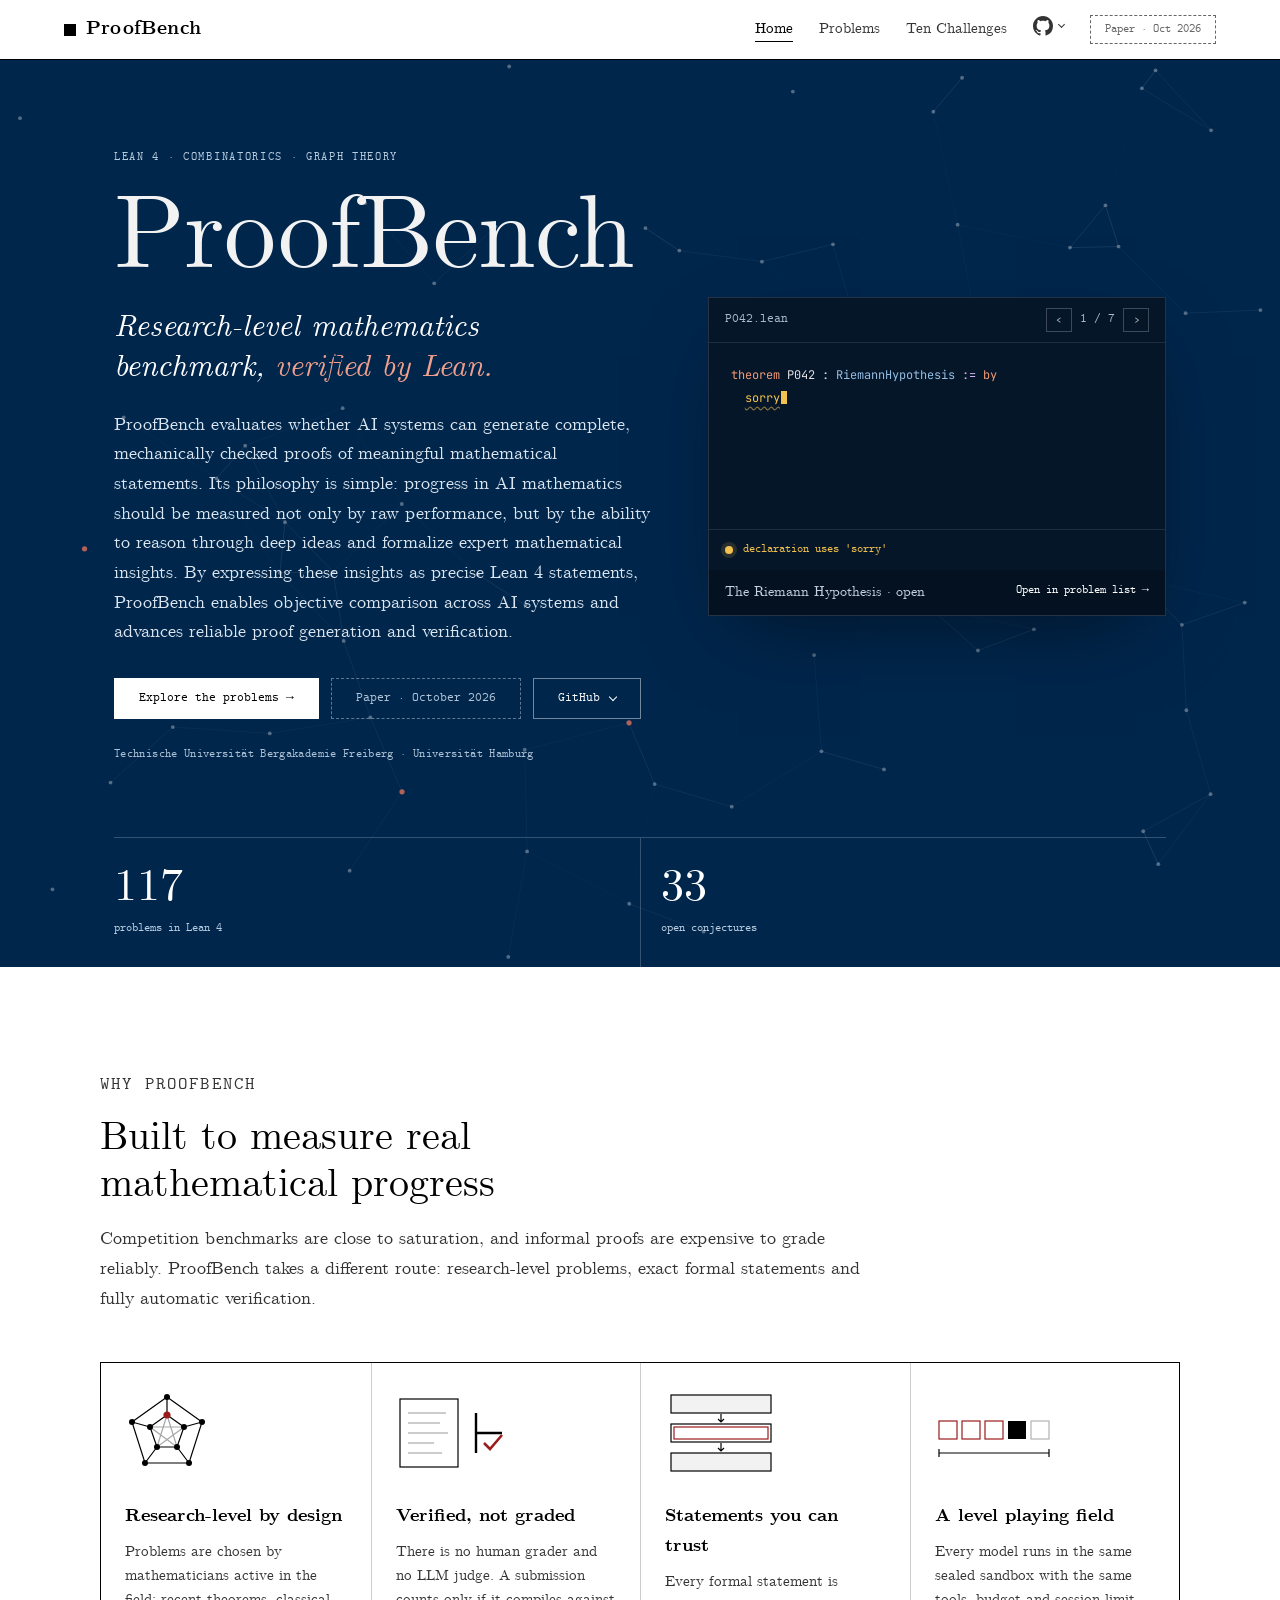
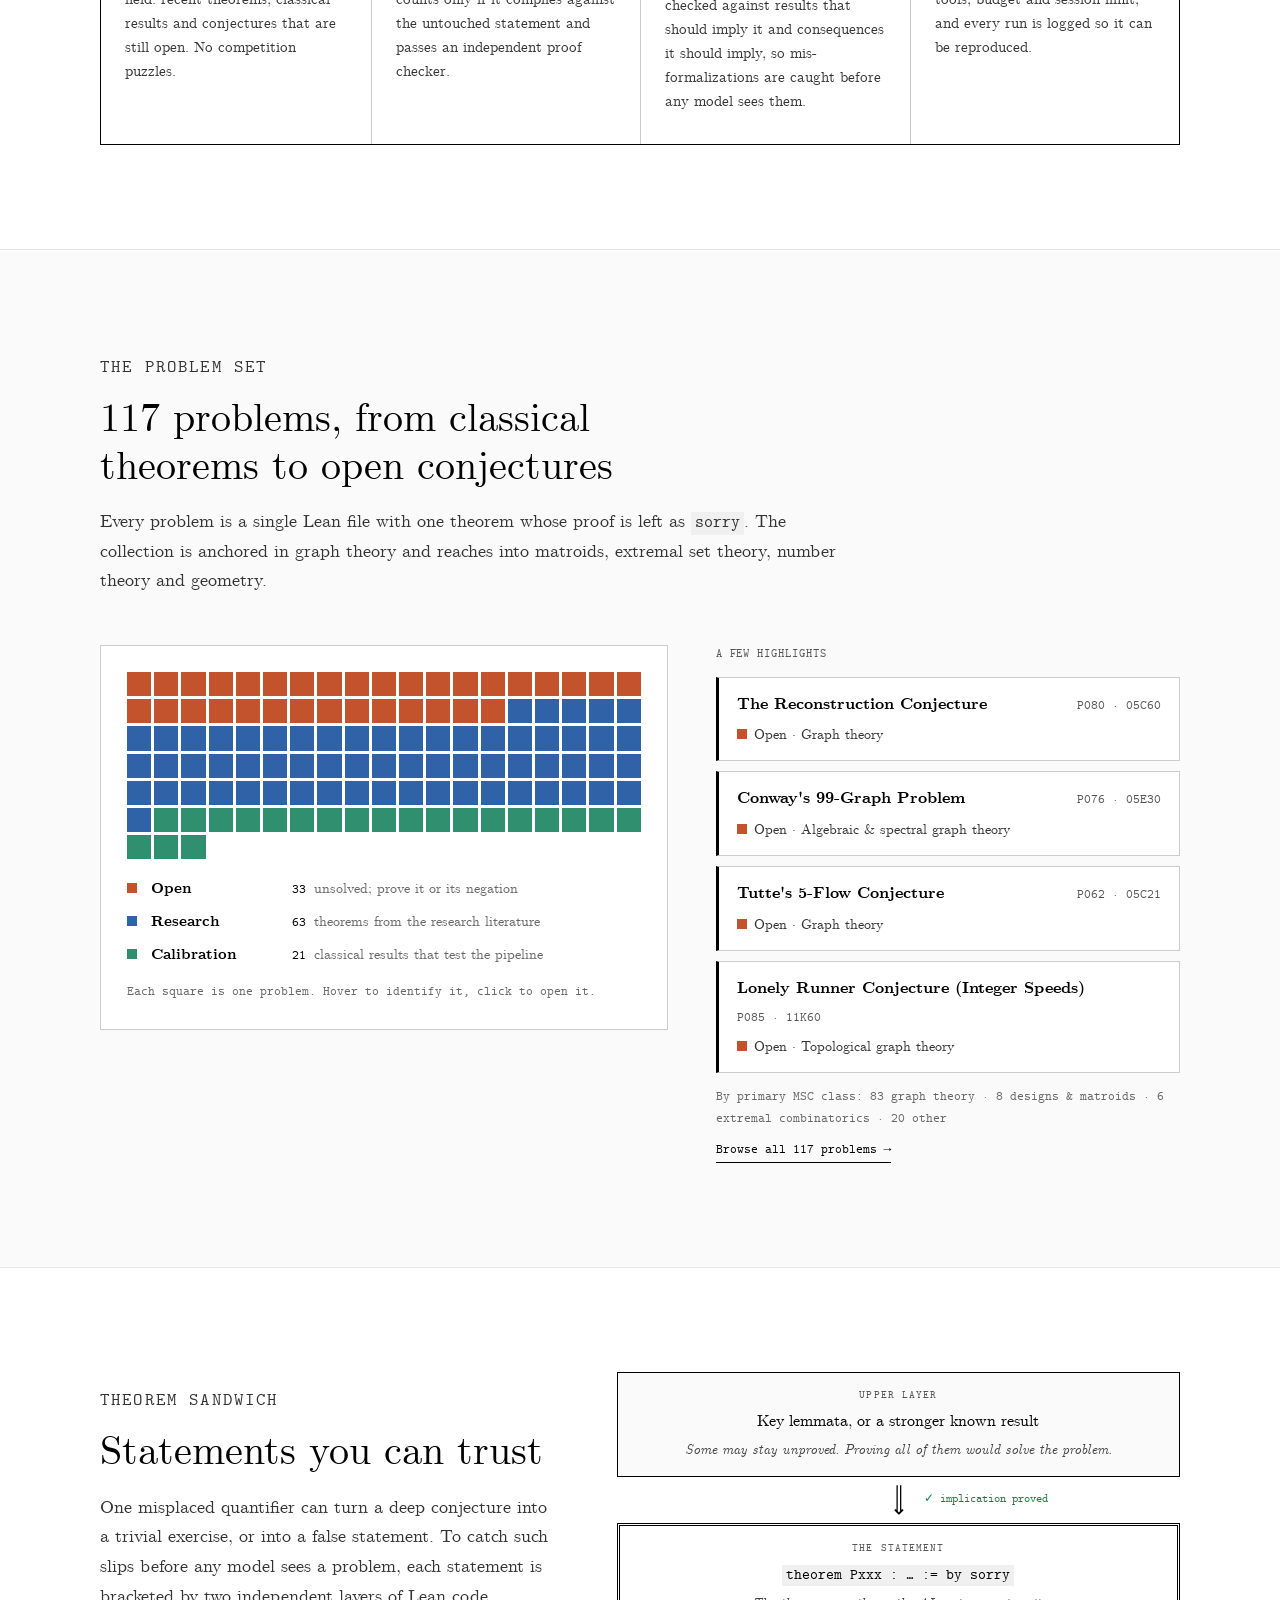
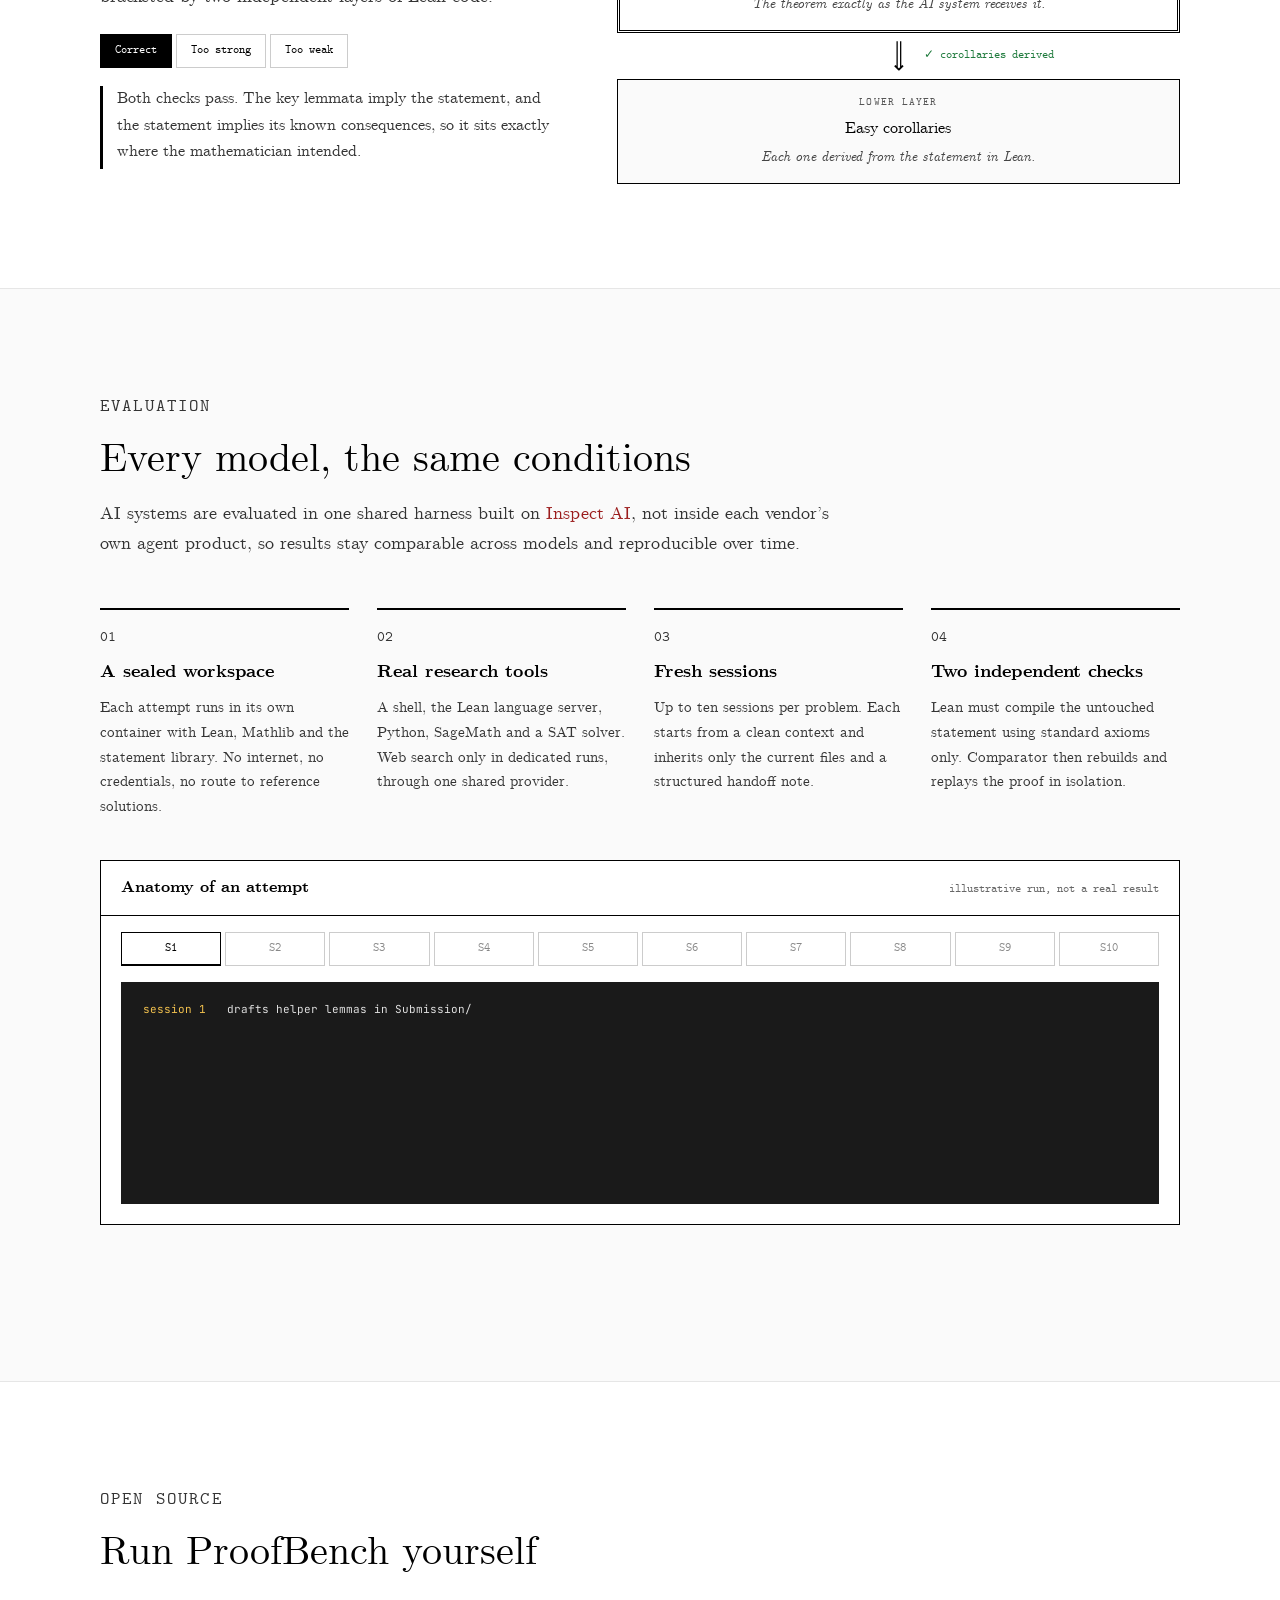
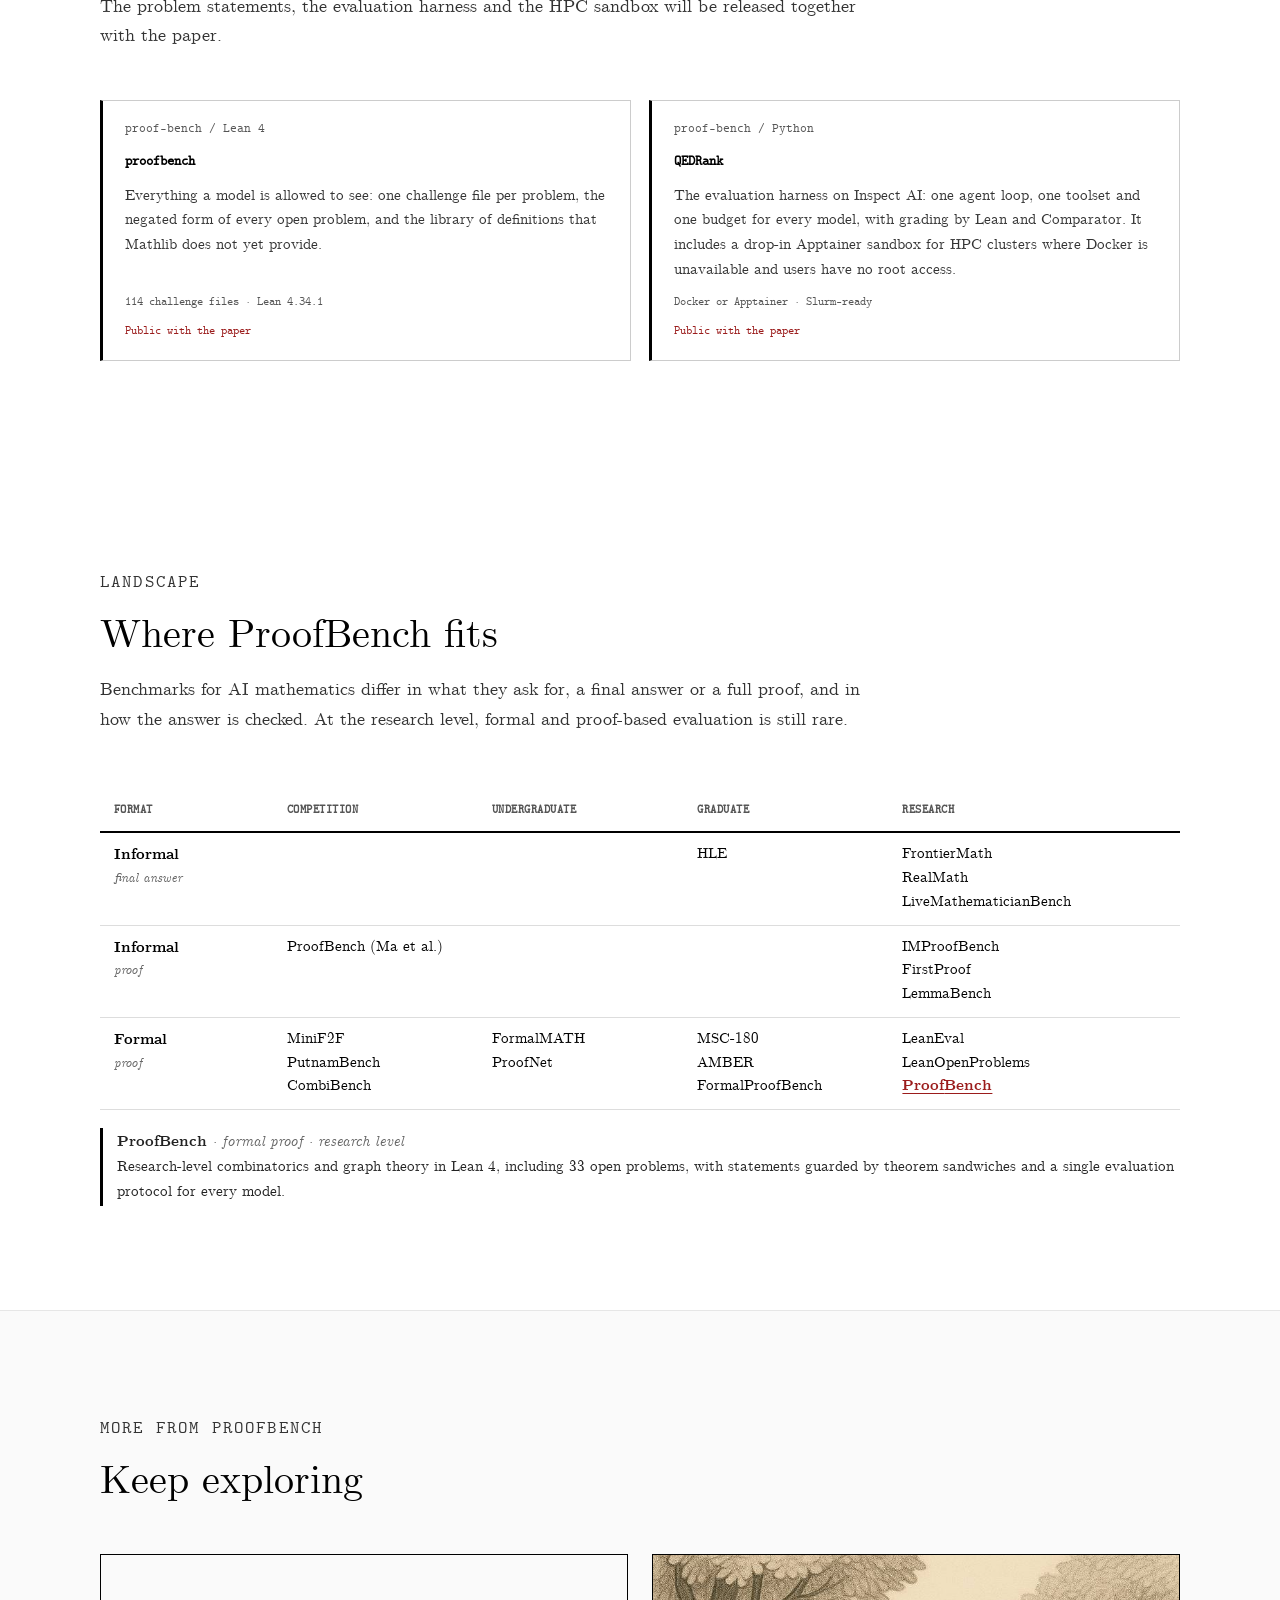
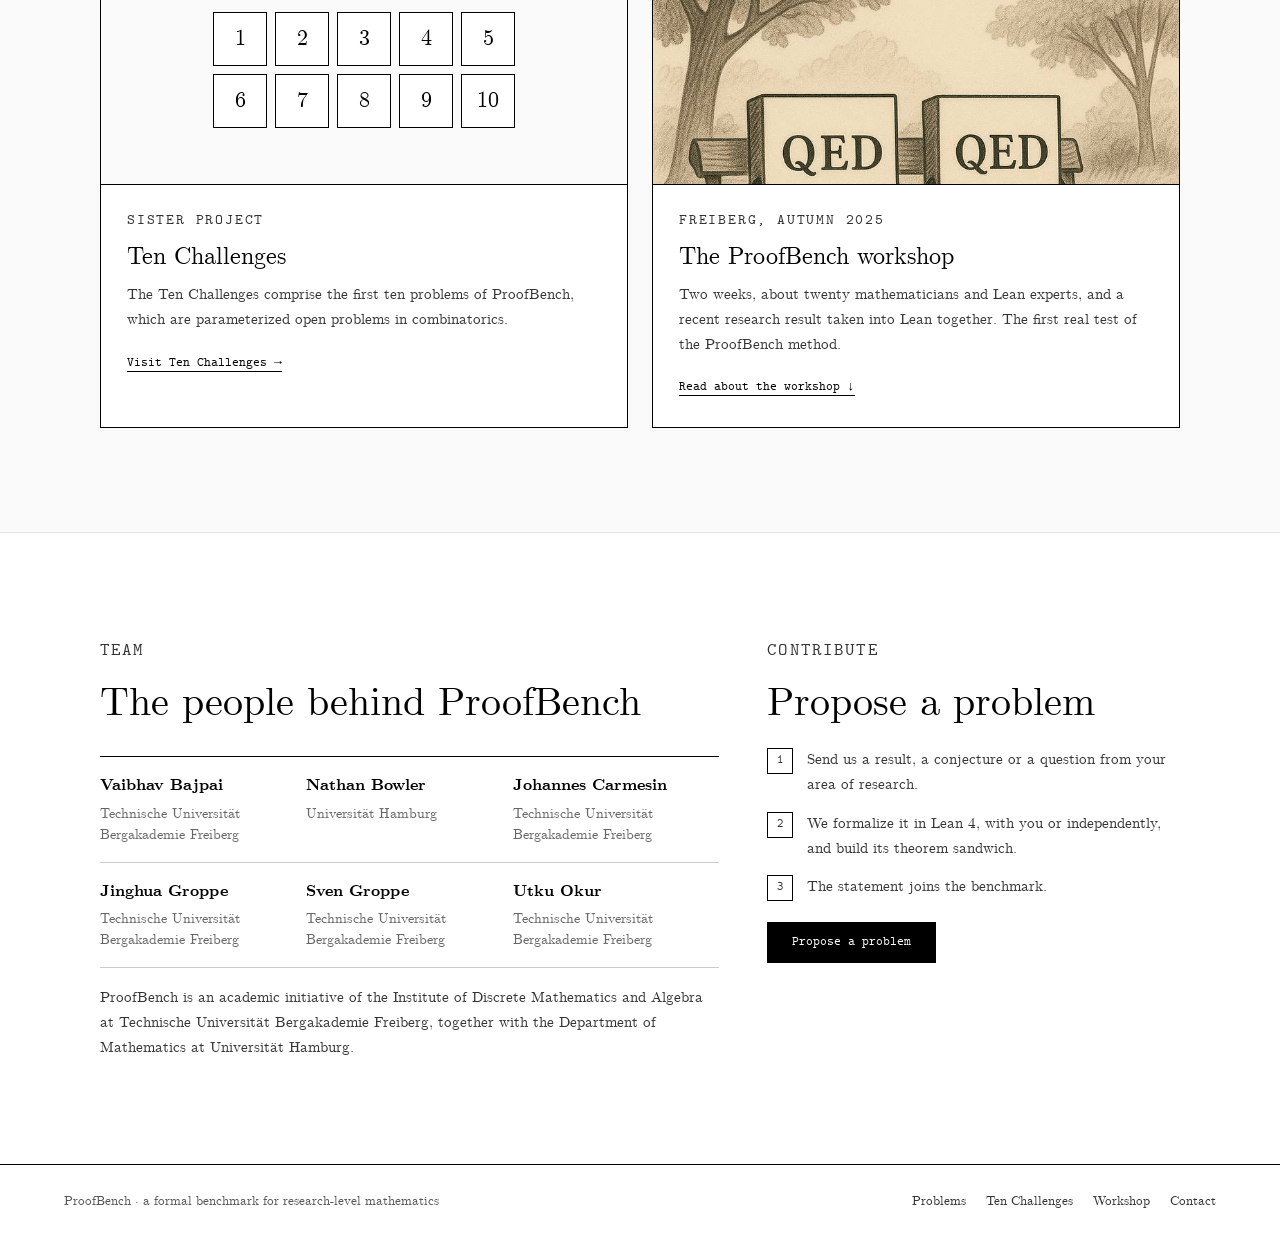
==== commit 808eaa7e: "Workshop: no invitation to future workshops Co-Authored-By: Claude Opus 5.5 <noreply@anthropic.com>" ====
--- a/index.html
+++ b/index.html
@@ -516,14 +516,6 @@
             <li>Martin Winter <span>TU Berlin</span></li>
           </ul>
 
-          <div class="cta-box">
-            <div>
-              <h4>Interested in a future workshop?</h4>
-              <p>We are glad to hear from mathematicians and Lean users who would like to take part in, or host, a future ProofBench workshop.</p>
-              <p class="cta-mails"><a href="mailto:Vaibhav.Bajpai@math.tu-freiberg.de">Vaibhav.Bajpai@math.tu-freiberg.de</a><a href="mailto:Utku.Okur@math.tu-freiberg.de">Utku.Okur@math.tu-freiberg.de</a></p>
-            </div>
-            <a class="btn" data-contact data-subject="ProofBench workshop" href="mailto:Vaibhav.Bajpai@math.tu-freiberg.de,Utku.Okur@math.tu-freiberg.de?subject=ProofBench%20workshop">Get in touch</a>
-          </div>
           <button class="ws-close ws-close-end" type="button" data-ws-close>Close the workshop ↑</button>
         </div>
       </div>
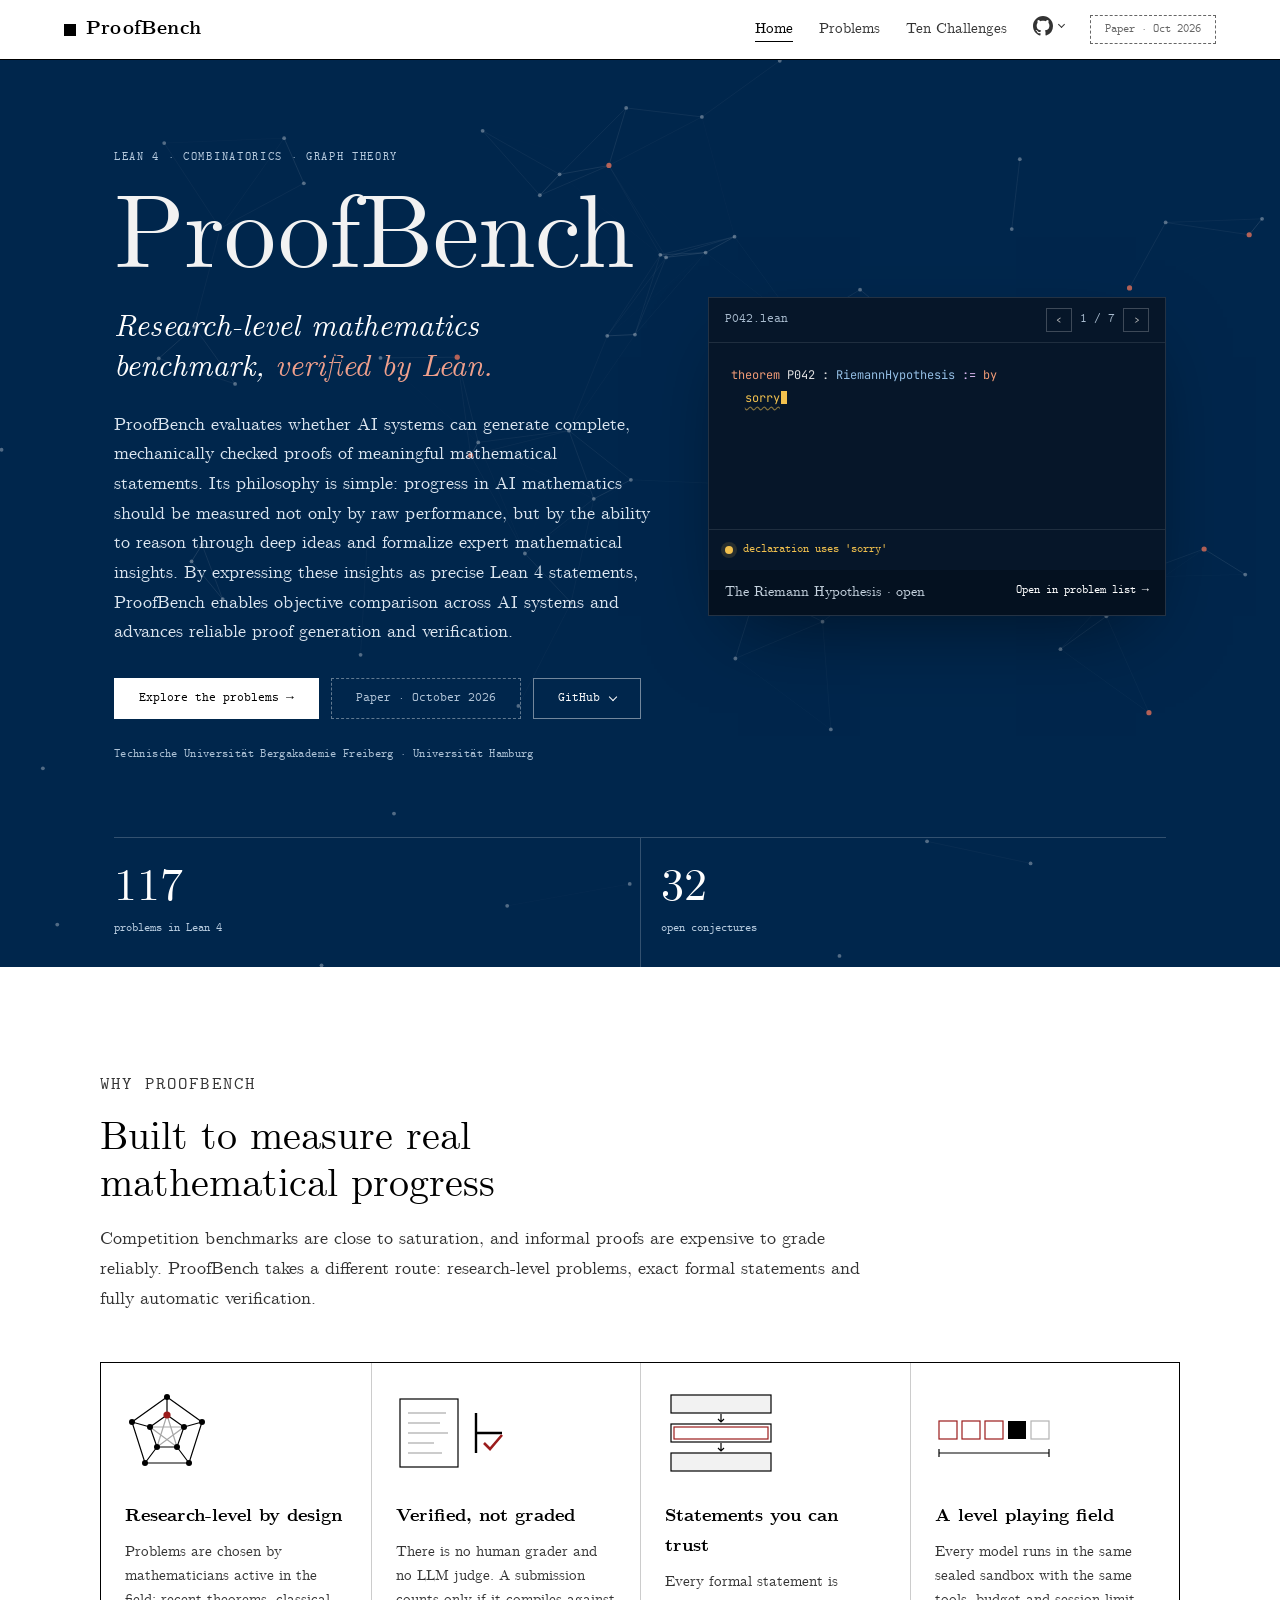
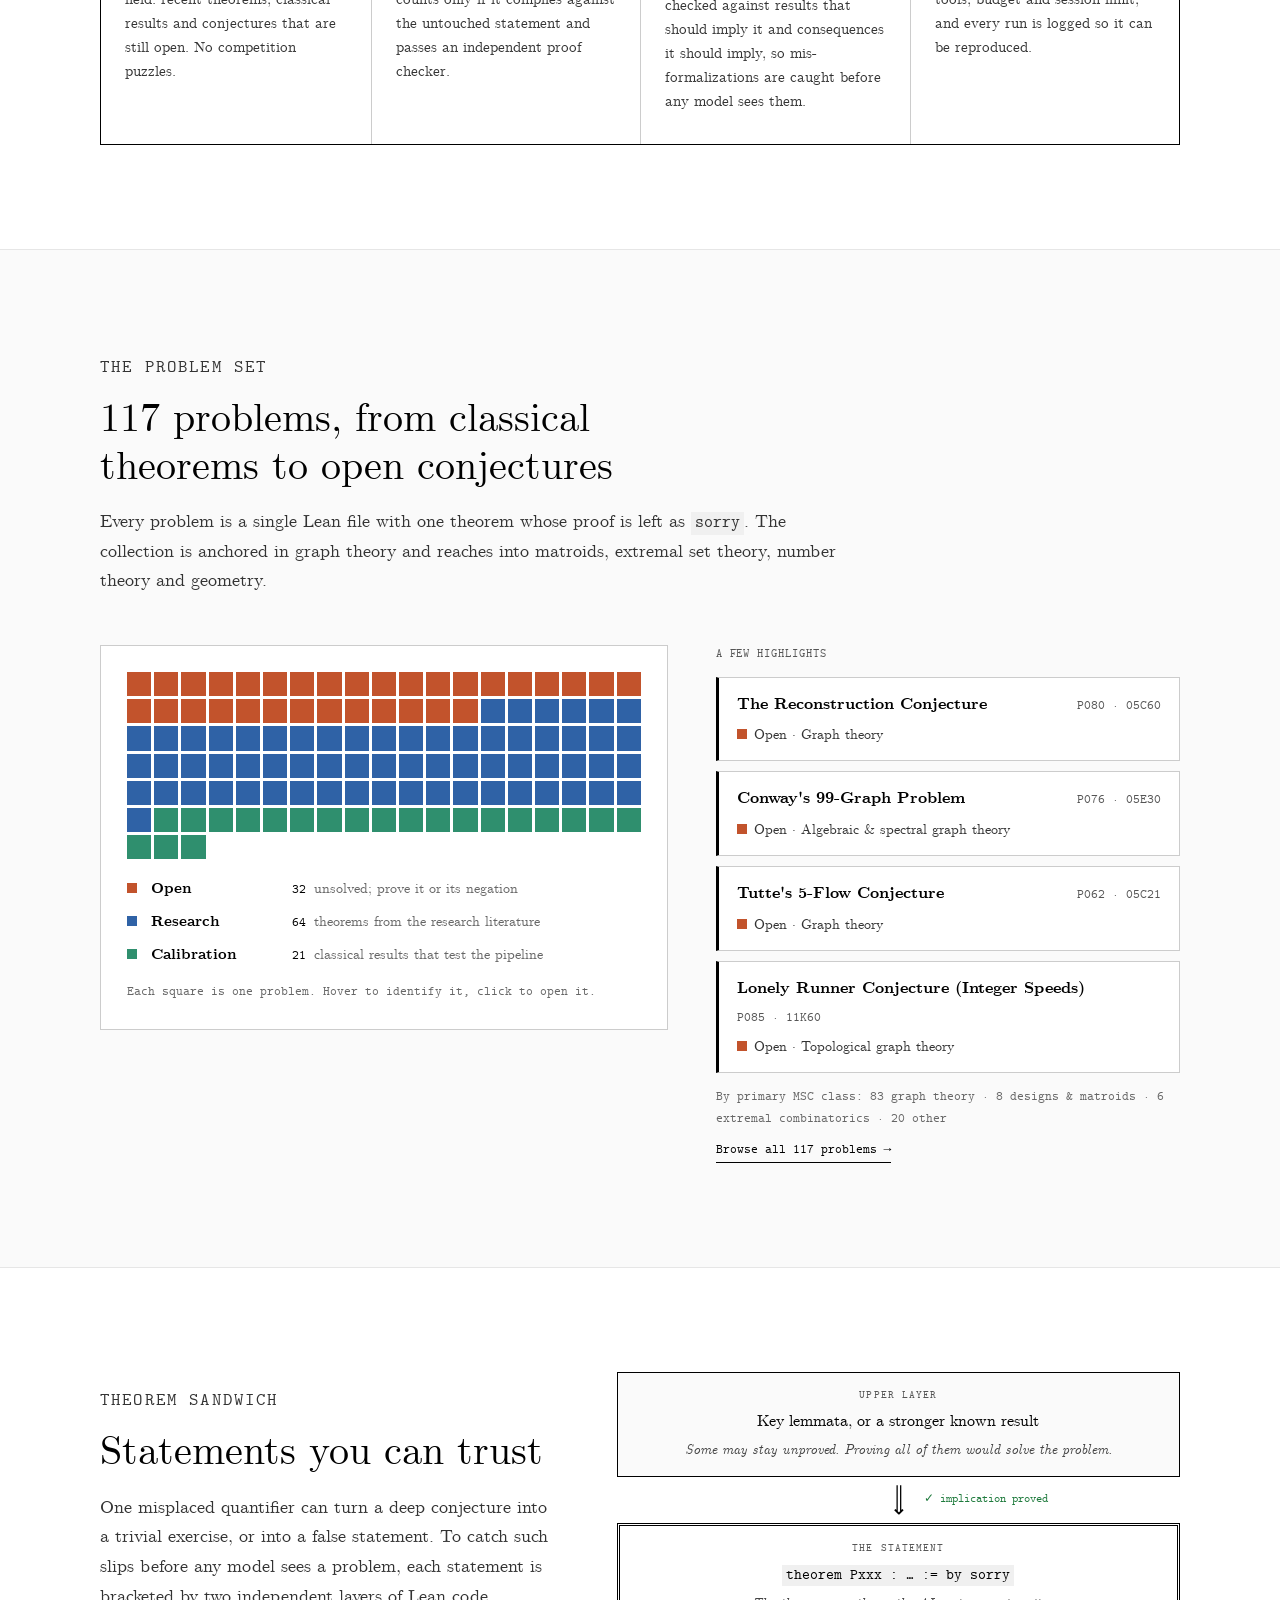
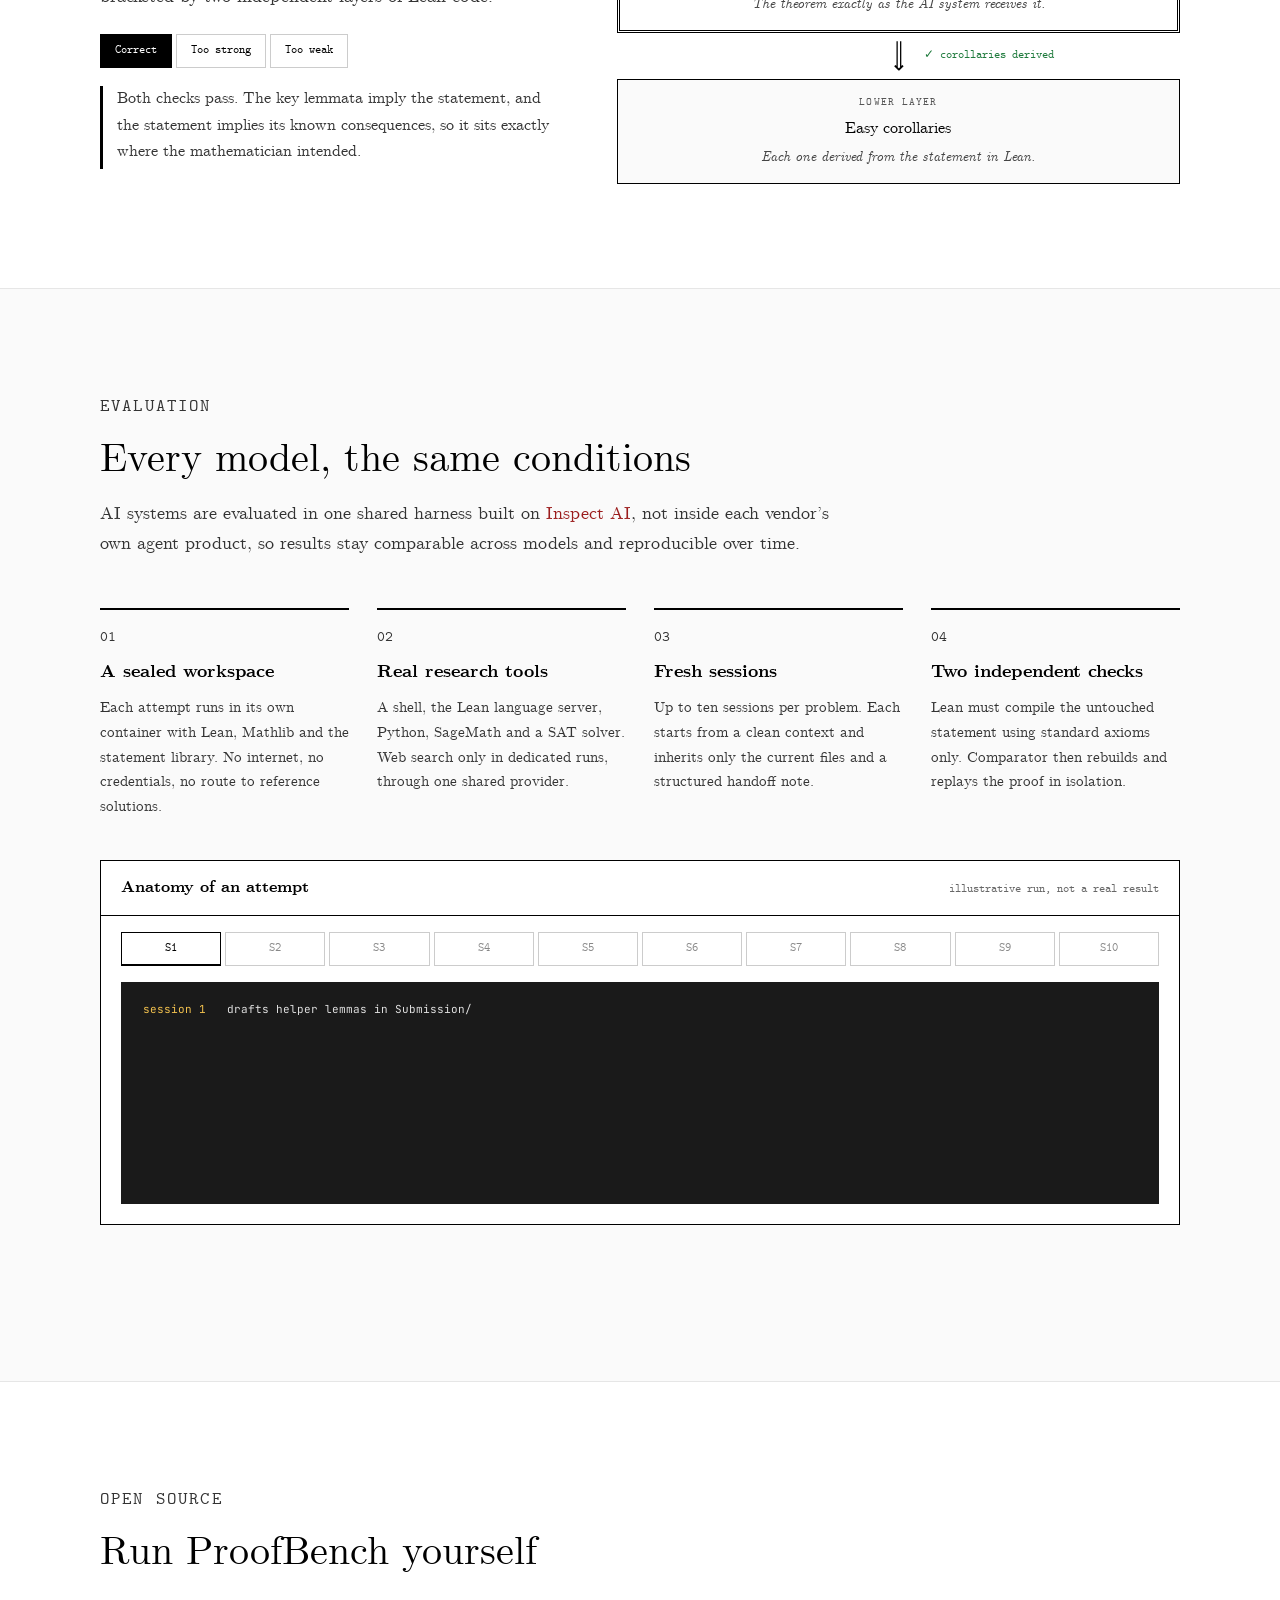
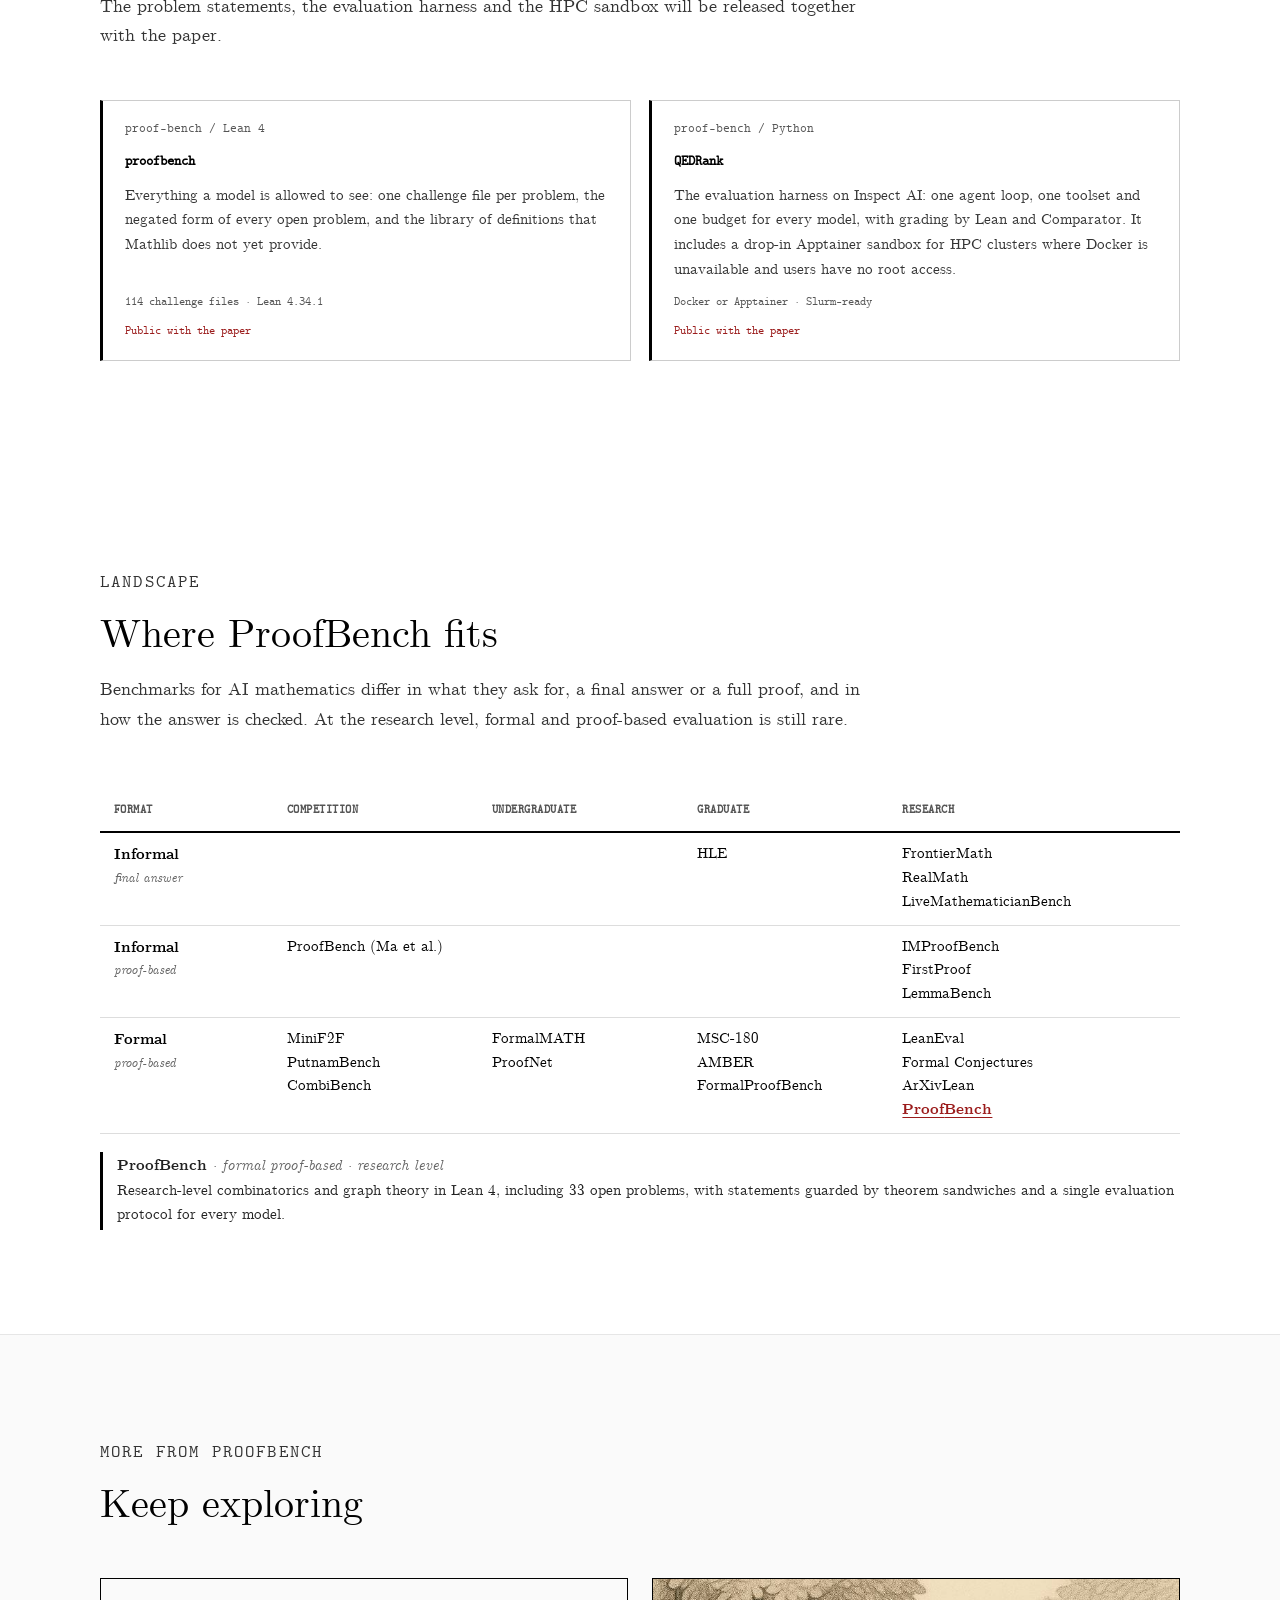
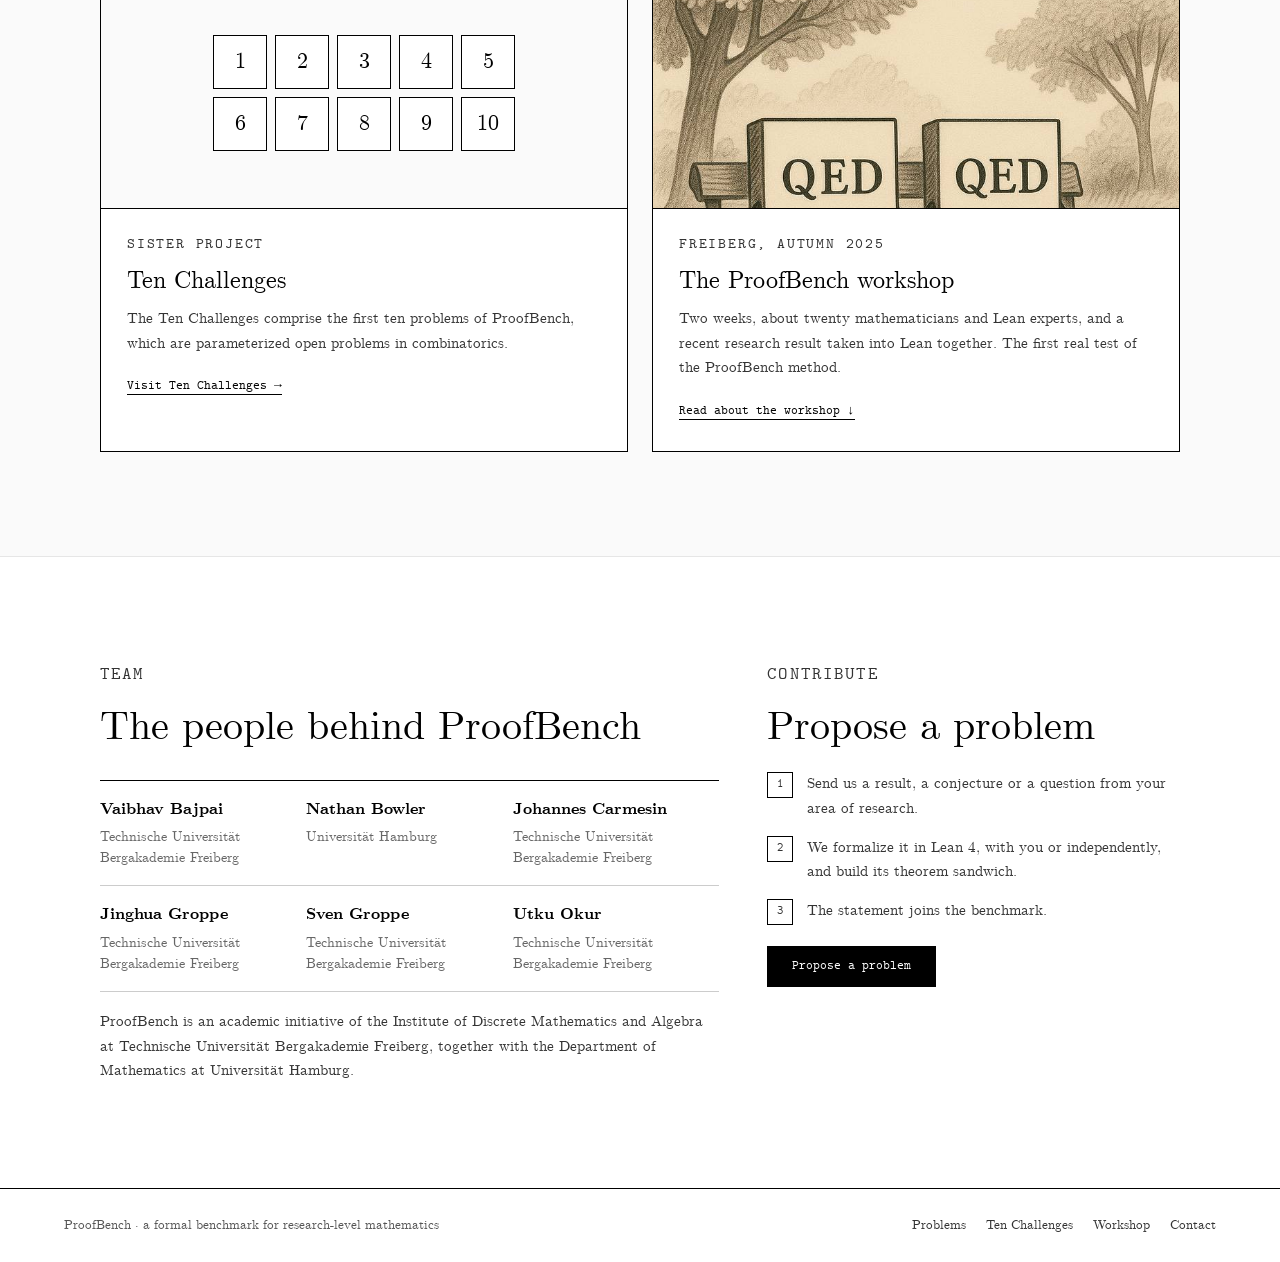
==== commit 25e94469: "Update the problem list from proof-bench/proofbench" ====
--- a/index.html
+++ b/index.html
@@ -92,7 +92,7 @@
 
       <dl class="stats">
         <div><dt>problems in Lean 4</dt><dd data-count="117" data-pb="total">117</dd></div>
-        <div><dt>open conjectures</dt><dd data-count="33" data-pb="open">33</dd></div>
+        <div><dt>open conjectures</dt><dd data-count="32" data-pb="open">32</dd></div>
       </dl>
     </section>
 
@@ -188,10 +188,10 @@
 
         <div class="set-grid">
           <figure class="set-figure reveal">
-            <div class="waffle" role="img" aria-label="117 problems: 33 open, 63 research, 21 calibration" data-pb-aria-label="{total} problems: {open} open, {research} research, {calibration} calibration"></div>
+            <div class="waffle" role="img" aria-label="117 problems: 32 open, 64 research, 21 calibration" data-pb-aria-label="{total} problems: {open} open, {research} research, {calibration} calibration"></div>
             <ul class="legend">
-              <li data-legend="open"><span class="sw sw-open"></span><b>Open</b><span class="num" data-pb="open">33</span><span class="desc">unsolved; prove it or its negation</span></li>
-              <li data-legend="research"><span class="sw sw-research"></span><b>Research</b><span class="num" data-pb="research">63</span><span class="desc">theorems from the research literature</span></li>
+              <li data-legend="open"><span class="sw sw-open"></span><b>Open</b><span class="num" data-pb="open">32</span><span class="desc">unsolved; prove it or its negation</span></li>
+              <li data-legend="research"><span class="sw sw-research"></span><b>Research</b><span class="num" data-pb="research">64</span><span class="desc">theorems from the research literature</span></li>
               <li data-legend="calibration"><span class="sw sw-calibration"></span><b>Calibration</b><span class="num" data-pb="calibration">21</span><span class="desc">classical results that test the pipeline</span></li>
             </ul>
             <figcaption class="caption">Each square is one problem. Hover to identify it, click to open it.</figcaption>
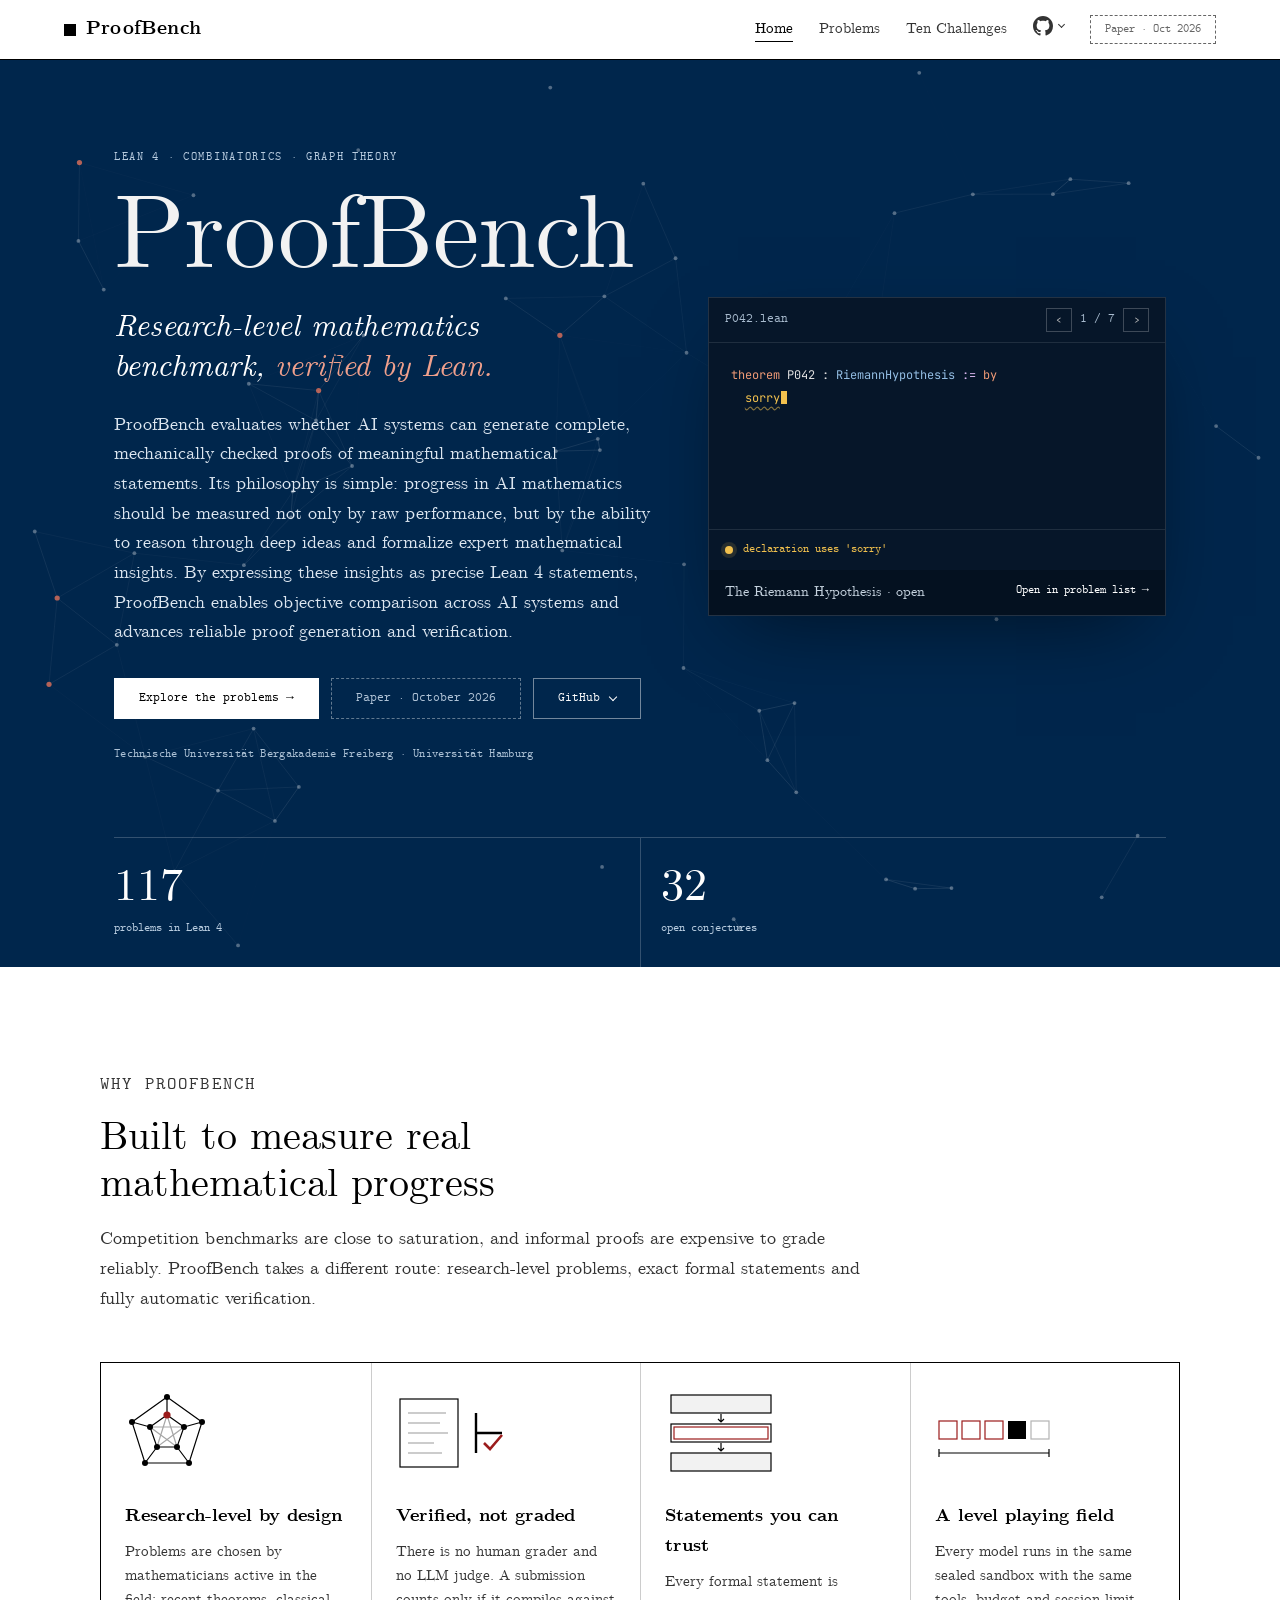
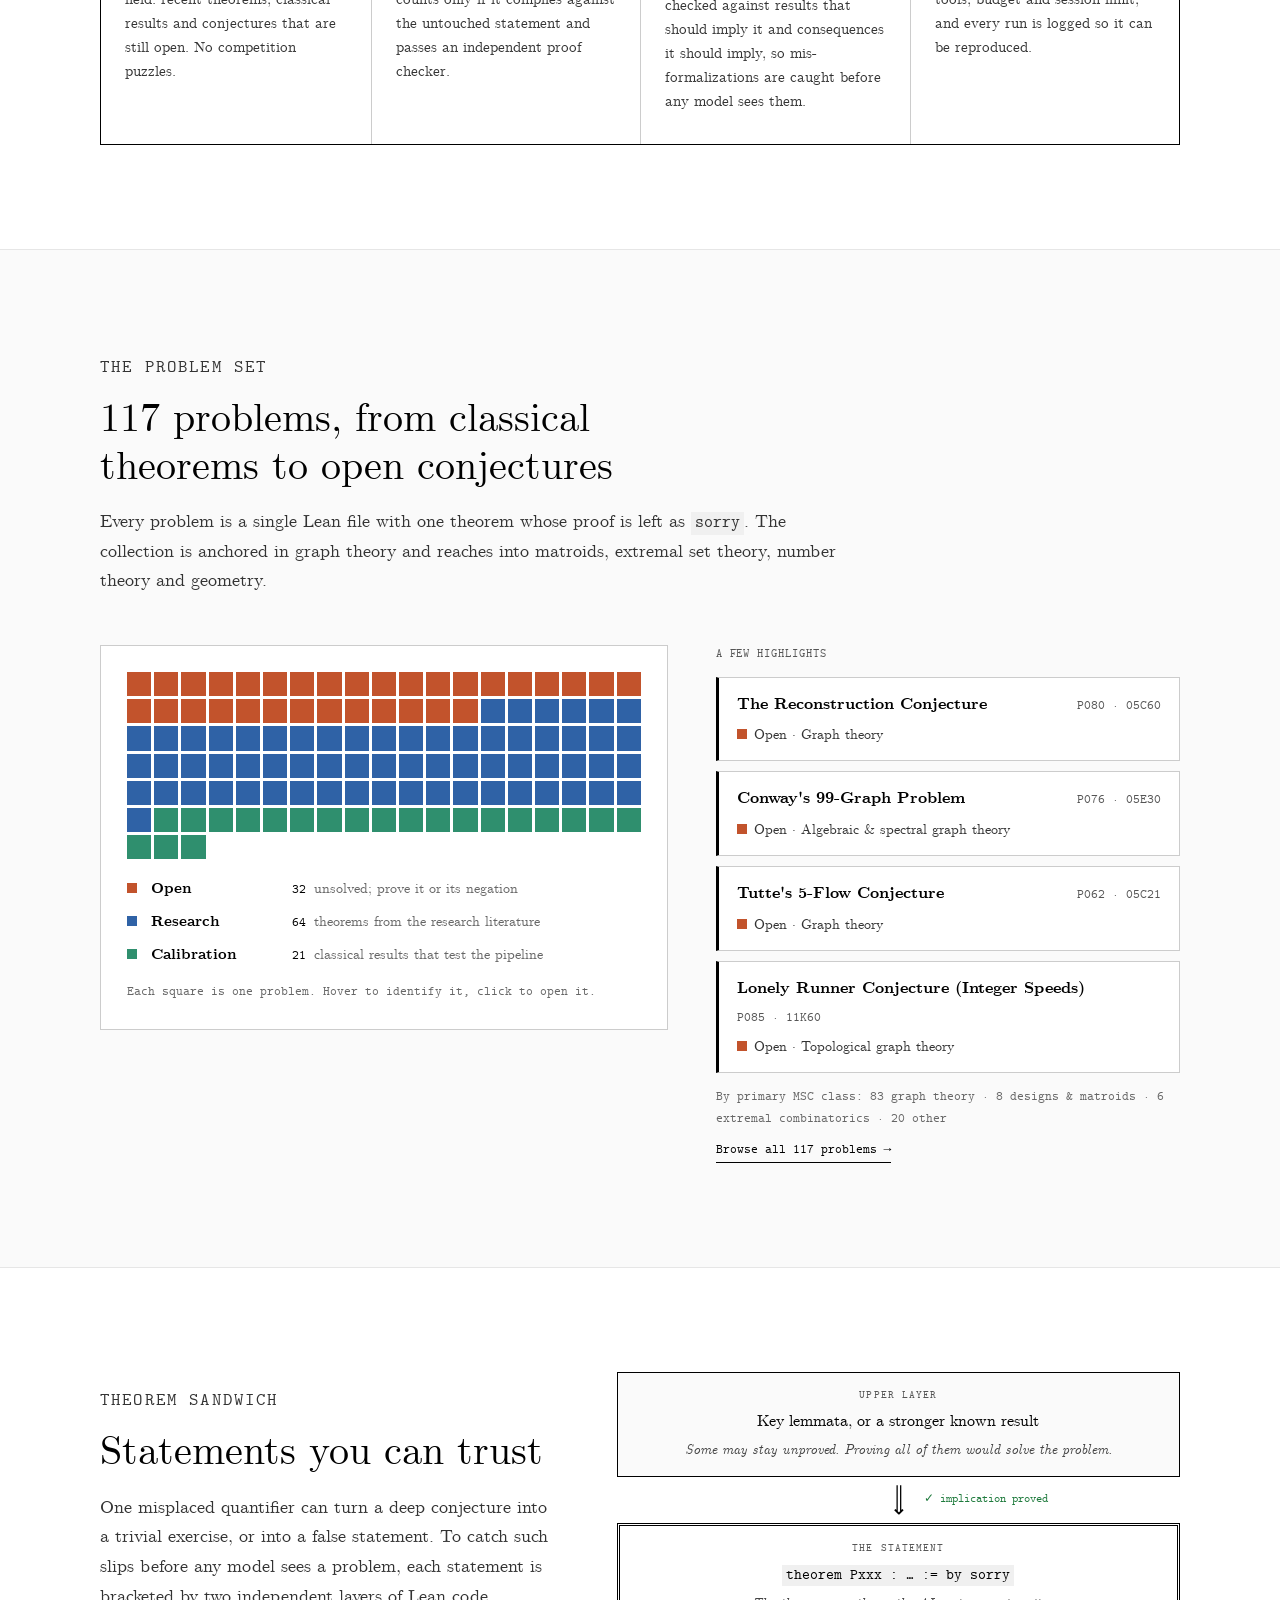
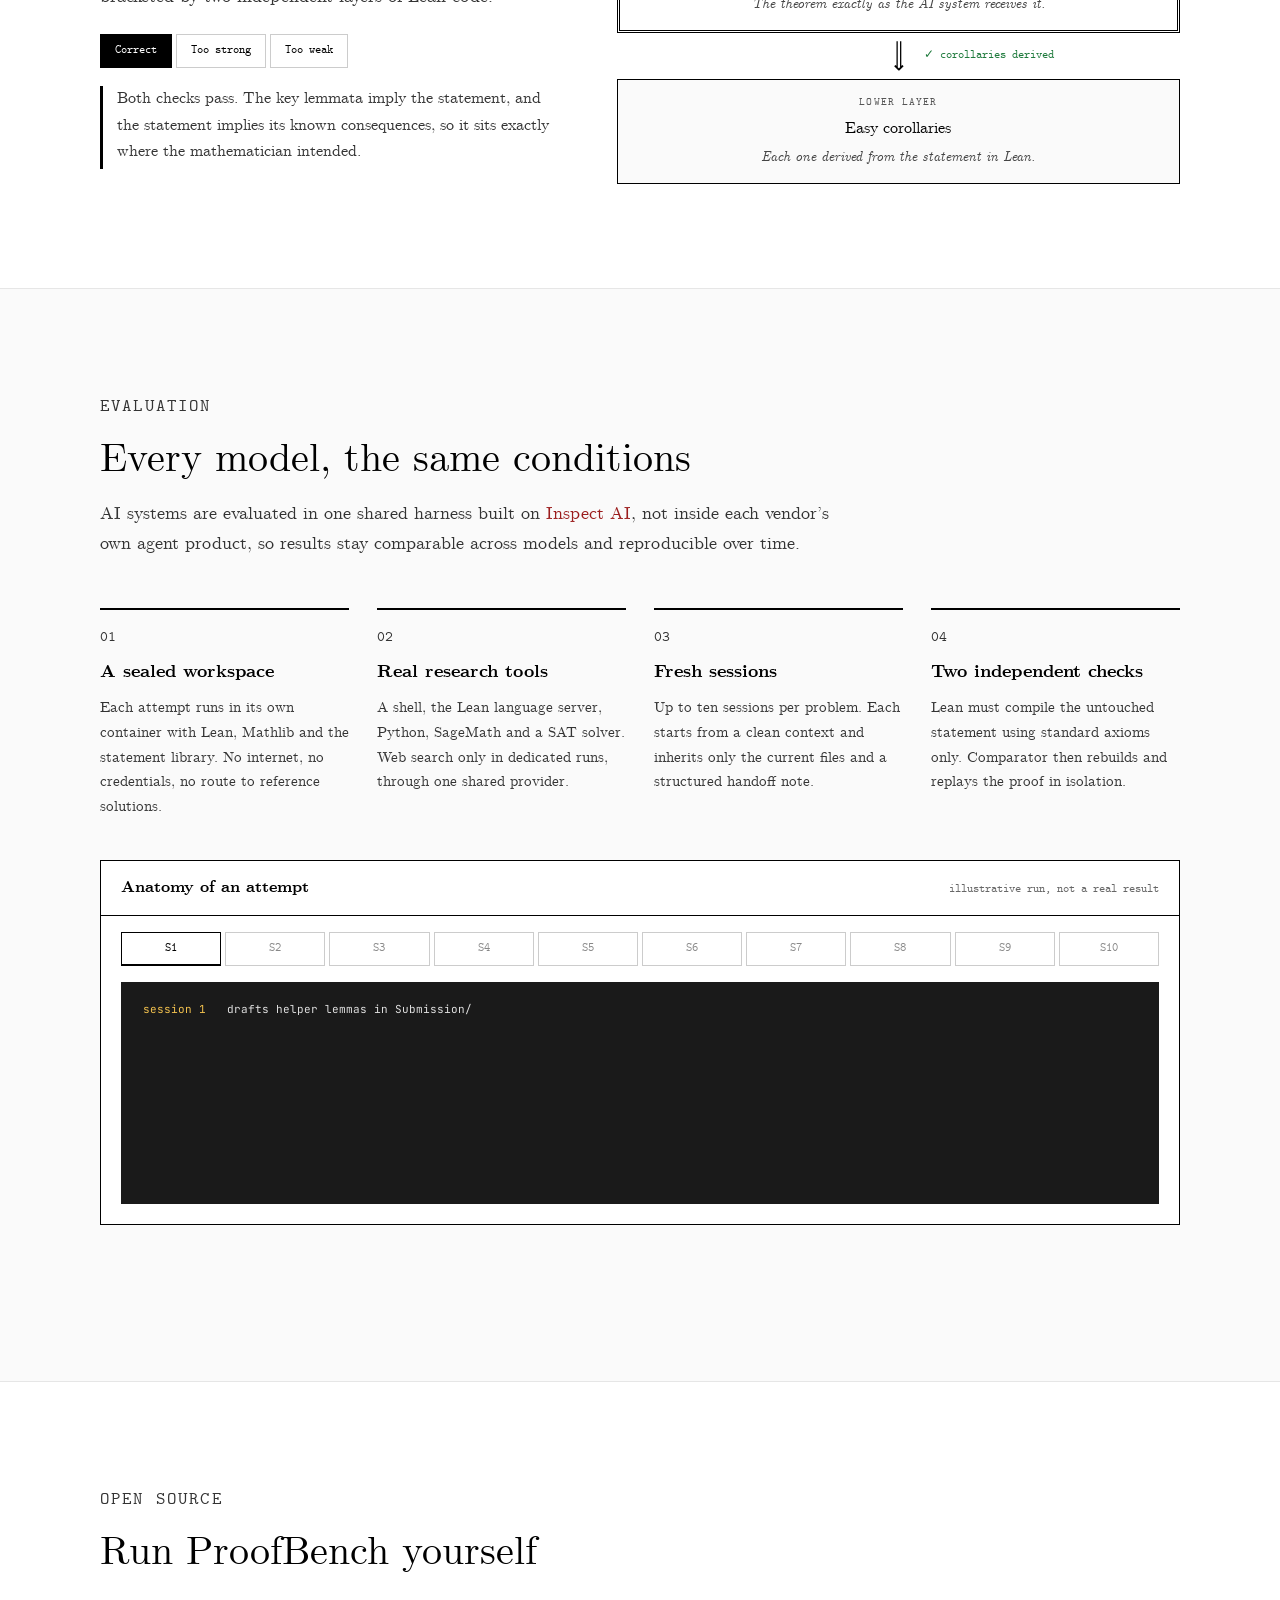
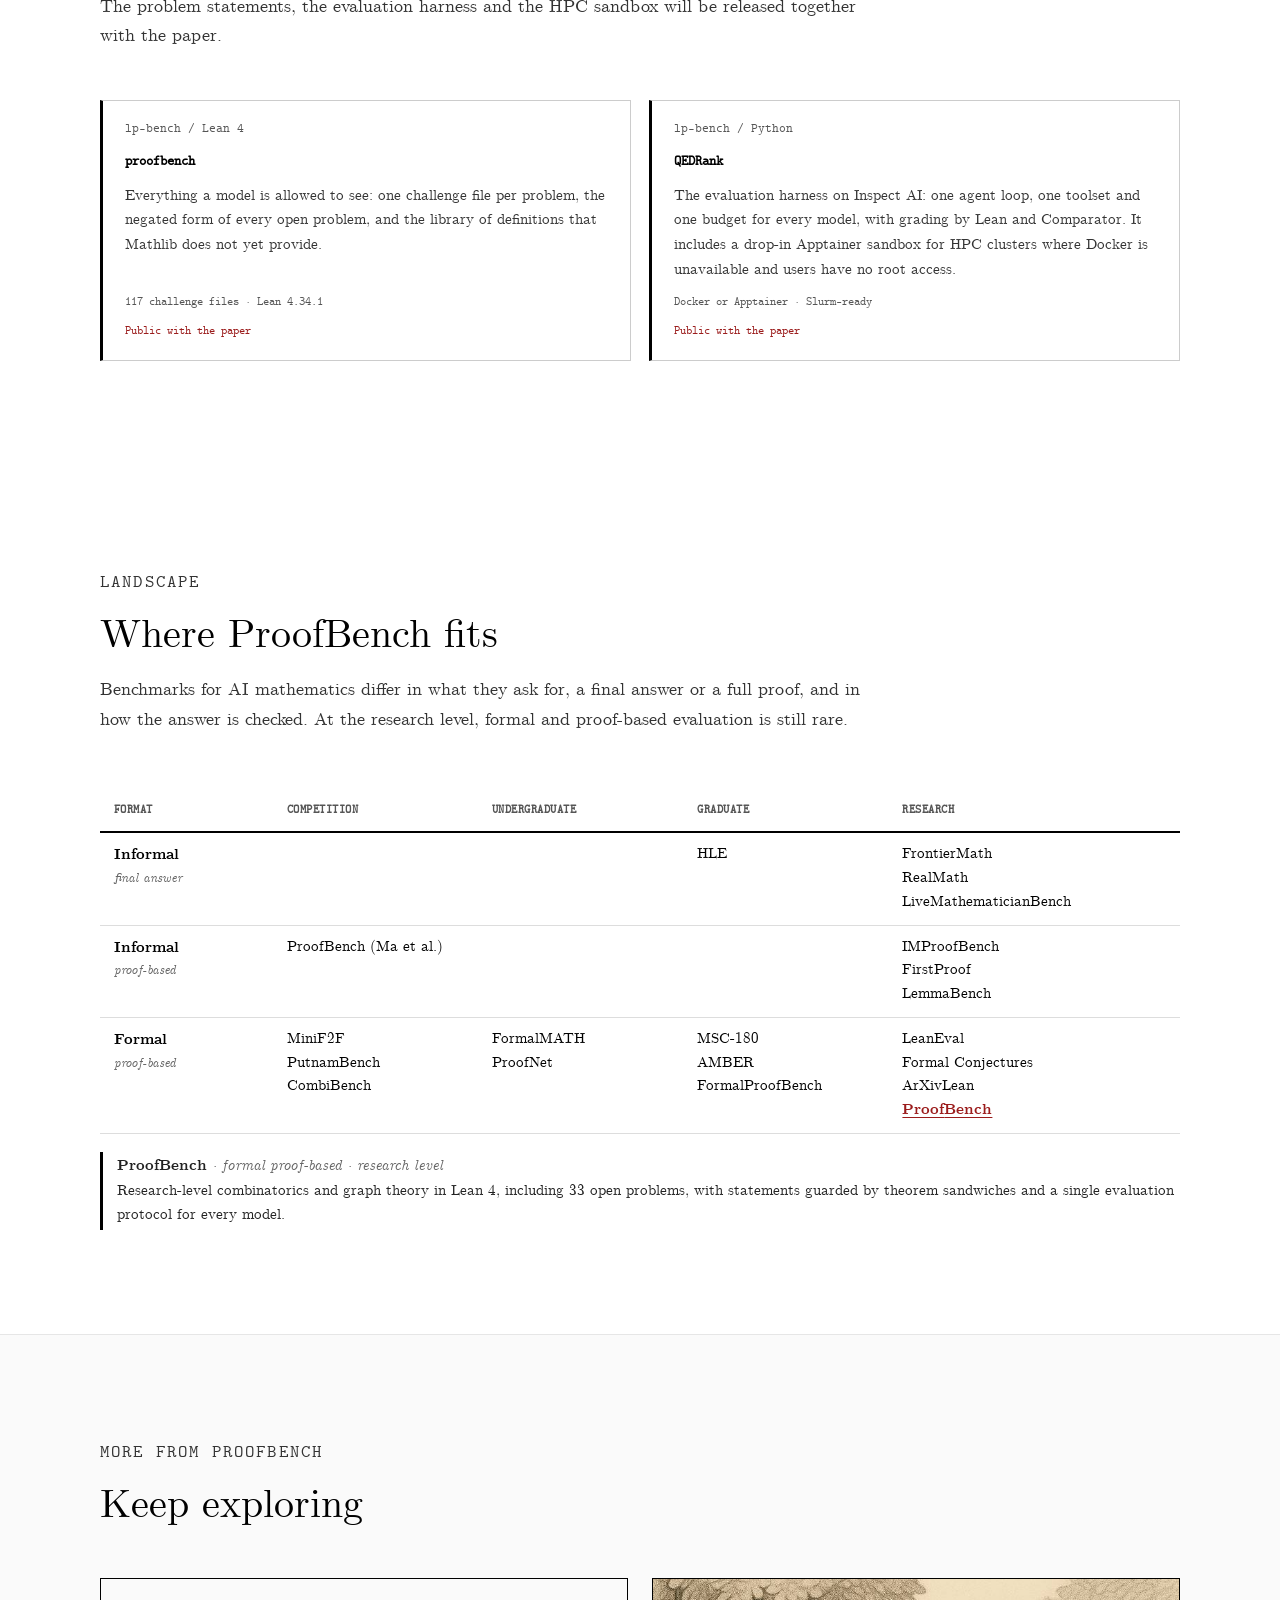
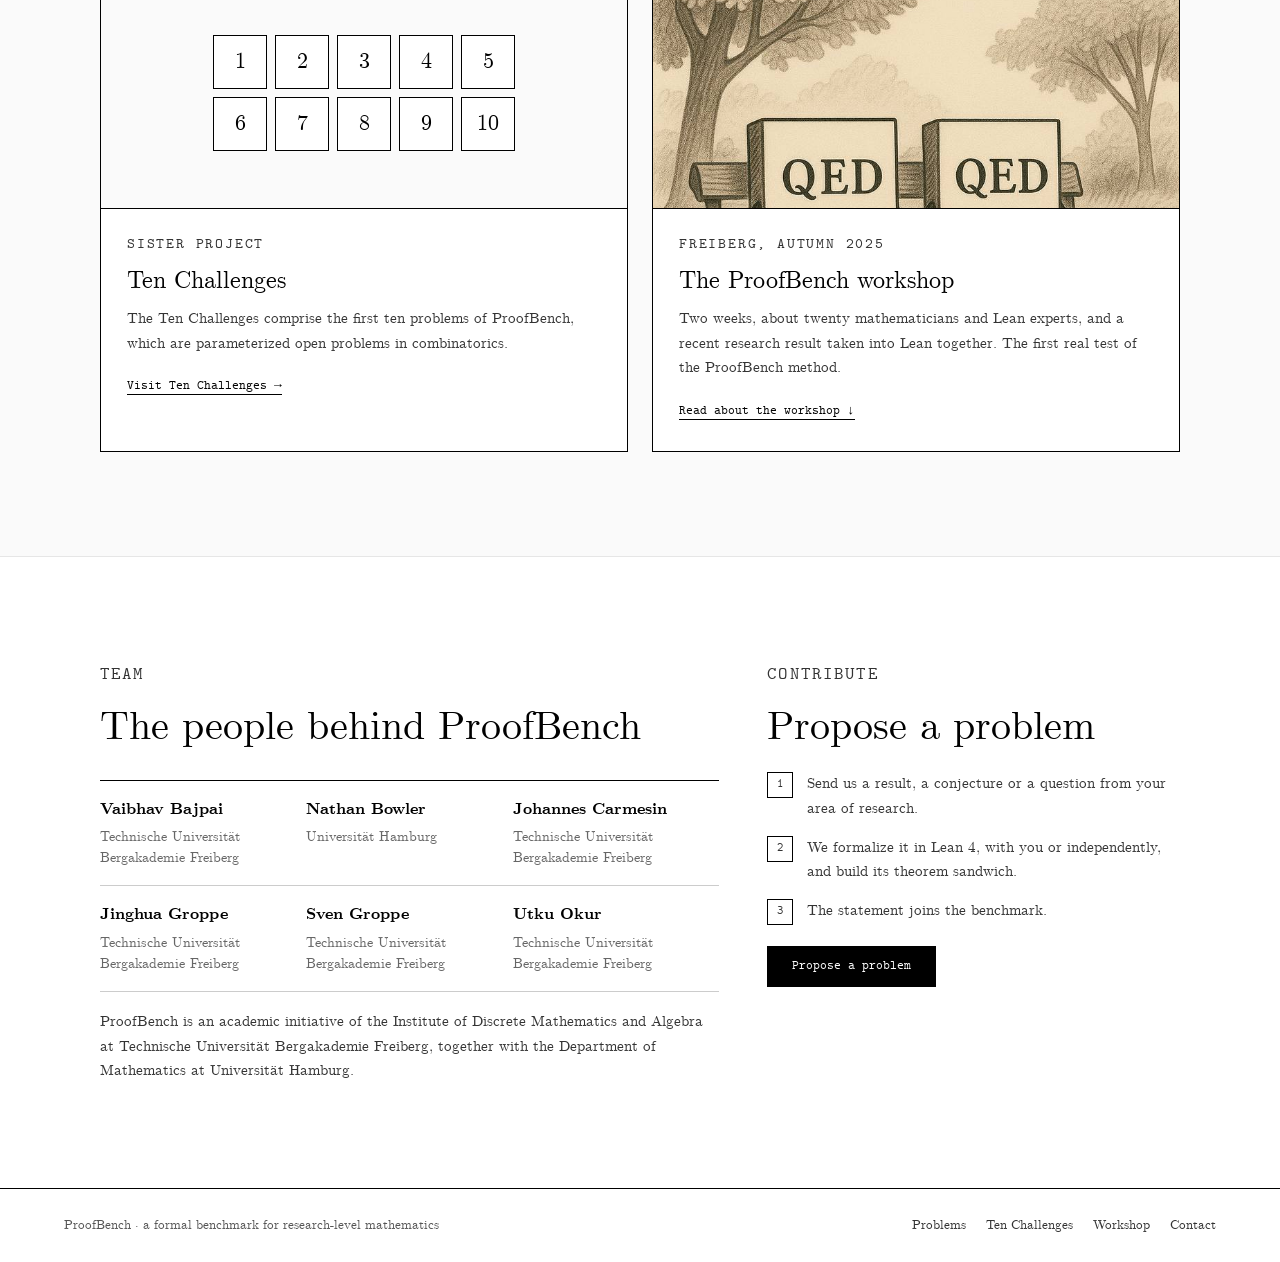
==== commit 39e36715: "Organisation renamed to lp-bench, site to lp-bench.github.io; links updated Co-Authored-By: Claude F" ====
--- a/index.html
+++ b/index.html
@@ -8,7 +8,7 @@
   <meta property="og:type" content="website">
   <meta property="og:title" content="ProofBench — Research-level mathematics benchmark, verified by Lean">
   <meta property="og:description" content="117 problems in combinatorics and graph theory, from classical theorems to open conjectures, stated in Lean 4 and checked automatically." data-pb-content="{total} problems in combinatorics and graph theory, from classical theorems to open conjectures, stated in Lean 4 and checked automatically.">
-  <meta property="og:image" content="https://proof-bench.github.io/assets/img/og.png">
+  <meta property="og:image" content="https://lp-bench.github.io/assets/img/og.png">
   <meta name="twitter:card" content="summary_large_image">
   <link rel="icon" href="assets/img/favicon.svg" type="image/svg+xml">
   <link rel="preload" href="assets/fonts/cmunrm.woff2" as="font" type="font/woff2" crossorigin>
@@ -31,8 +31,8 @@
           <details class="gh-menu nav-gh">
             <summary aria-label="GitHub repositories" title="GitHub repositories"><svg class="gh-icon" viewBox="0 0 16 16" width="20" height="20" aria-hidden="true"><path d="M8 0C3.58 0 0 3.58 0 8c0 3.54 2.29 6.53 5.47 7.59.4.07.55-.17.55-.38 0-.19-.01-.82-.01-1.49-2.01.37-2.53-.49-2.69-.94-.09-.23-.48-.94-.82-1.13-.28-.15-.68-.52-.01-.53.63-.01 1.08.58 1.23.82.72 1.21 1.87.87 2.33.66.07-.52.28-.87.51-1.07-1.78-.2-3.64-.89-3.64-3.95 0-.87.31-1.59.82-2.15-.08-.2-.36-1.02.08-2.12 0 0 .67-.21 2.2.82.64-.18 1.32-.27 2-.27.68 0 1.36.09 2 .27 1.53-1.04 2.2-.82 2.2-.82.44 1.1.16 1.92.08 2.12.51.56.82 1.27.82 2.15 0 3.07-1.87 3.75-3.65 3.95.29.25.54.73.54 1.48 0 1.07-.01 1.93-.01 2.2 0 .21.15.46.55.38A8.013 8.013 0 0 0 16 8c0-4.42-3.58-8-8-8z"/></svg></summary>
             <ul class="gh-menu-list">
-              <li><a href="https://github.com/proof-bench/proofbench"><b>proofbench</b><span data-pb-text="The {total} problem statements in Lean 4">The 117 problem statements in Lean 4</span></a></li>
-              <li><a href="https://github.com/proof-bench/QEDRank"><b>QEDRank</b><span>The evaluation harness and its Apptainer sandbox</span></a></li>
+              <li><a href="https://github.com/lp-bench/proofbench"><b>proofbench</b><span data-pb-text="The {total} problem statements in Lean 4">The 117 problem statements in Lean 4</span></a></li>
+              <li><a href="https://github.com/lp-bench/QEDRank"><b>QEDRank</b><span>The evaluation harness and its Apptainer sandbox</span></a></li>
             </ul>
           </details>
         </li>
@@ -64,8 +64,8 @@
             <details class="gh-menu">
               <summary class="btn btn-secondary">GitHub</summary>
               <ul class="gh-menu-list">
-                <li><a href="https://github.com/proof-bench/proofbench"><b>proofbench</b><span data-pb-text="The {total} problem statements in Lean 4">The 117 problem statements in Lean 4</span></a></li>
-                <li><a href="https://github.com/proof-bench/QEDRank"><b>QEDRank</b><span>The evaluation harness and its Apptainer sandbox</span></a></li>
+                <li><a href="https://github.com/lp-bench/proofbench"><b>proofbench</b><span data-pb-text="The {total} problem statements in Lean 4">The 117 problem statements in Lean 4</span></a></li>
+                <li><a href="https://github.com/lp-bench/QEDRank"><b>QEDRank</b><span>The evaluation harness and its Apptainer sandbox</span></a></li>
               </ul>
             </details>
           </div>
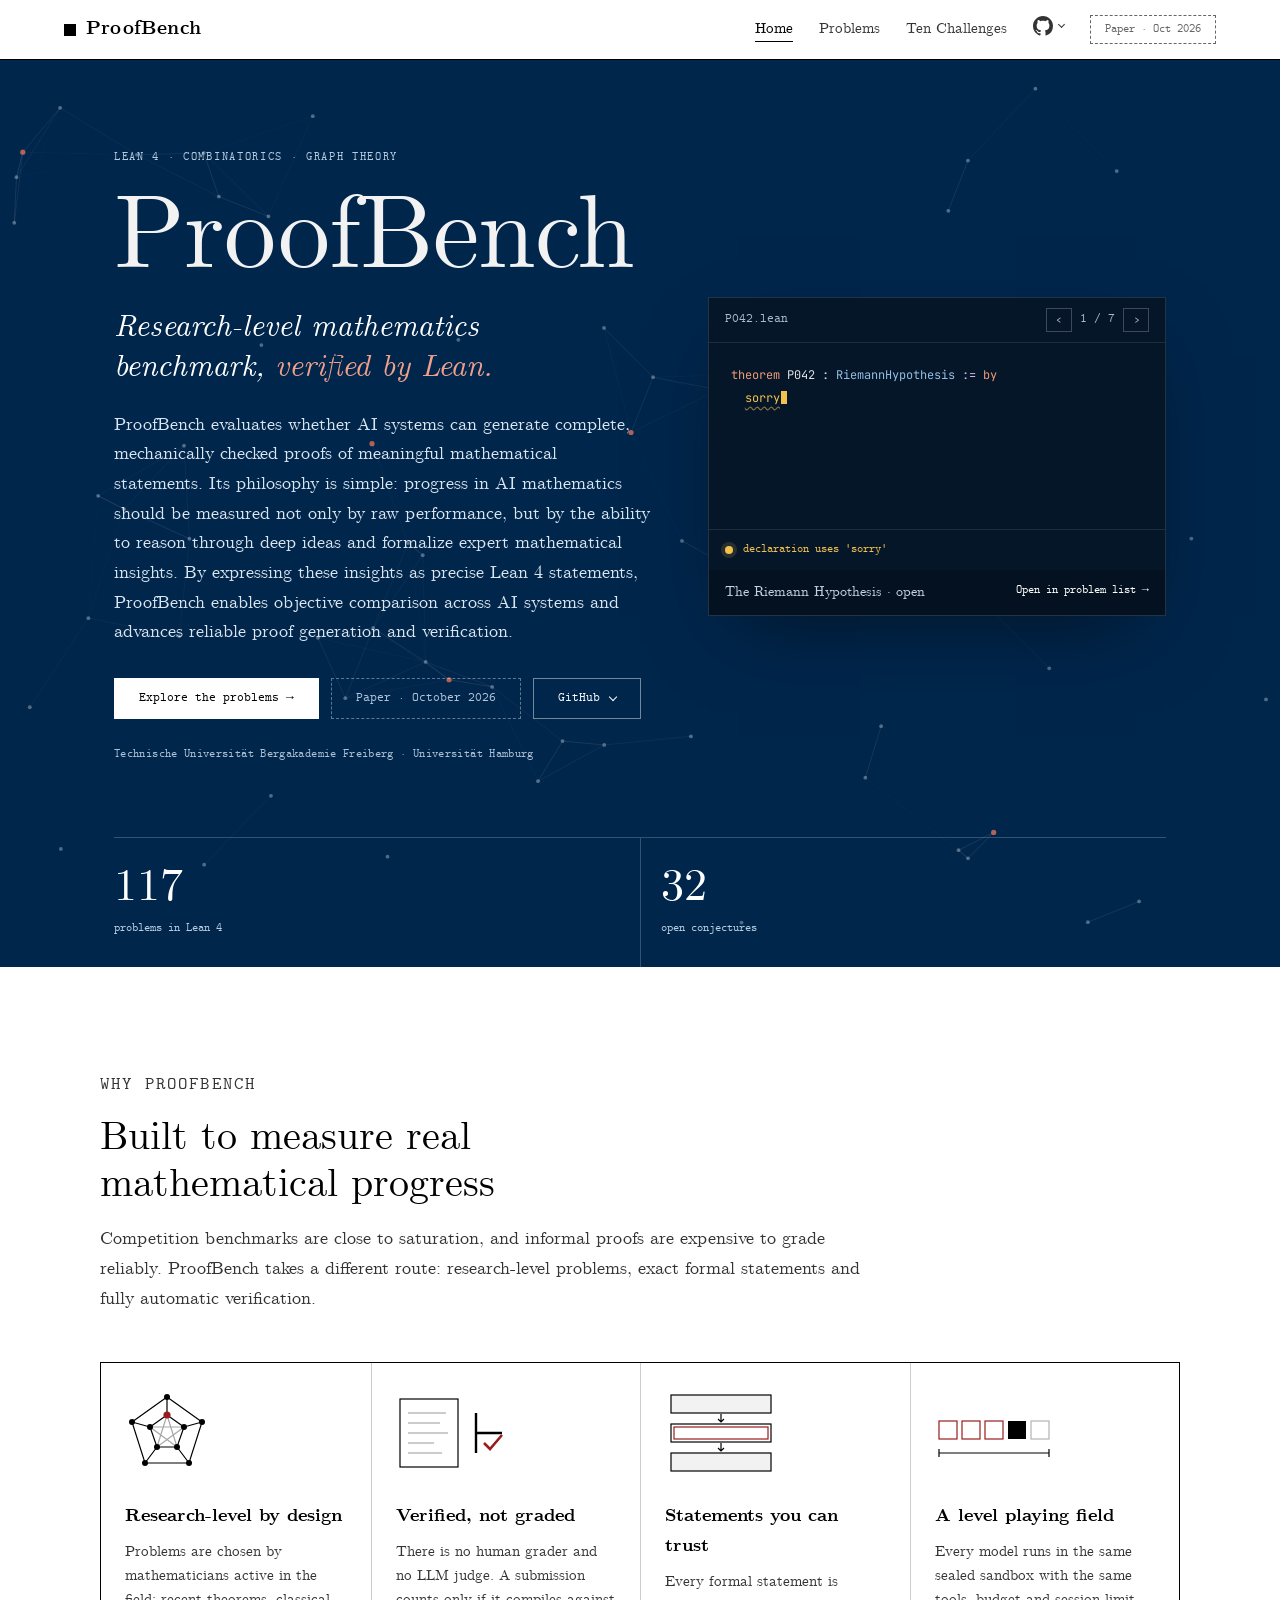
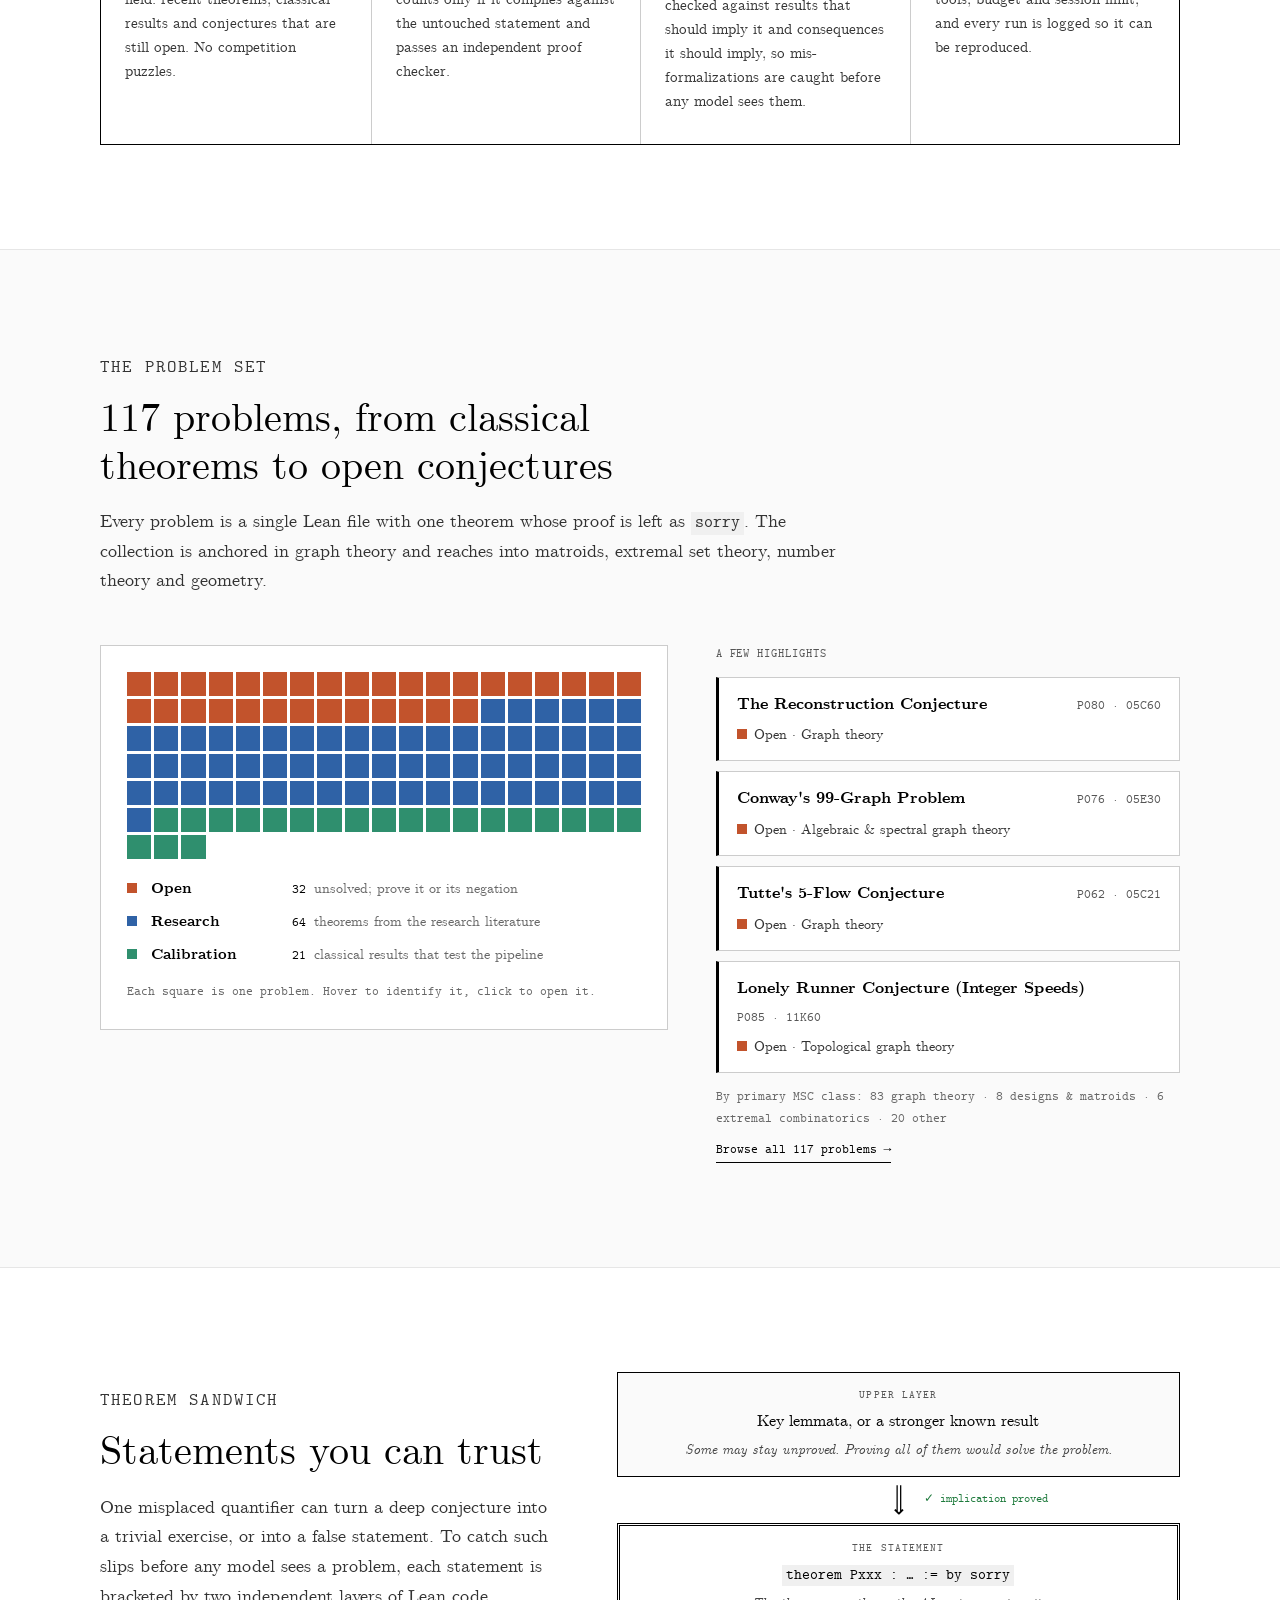
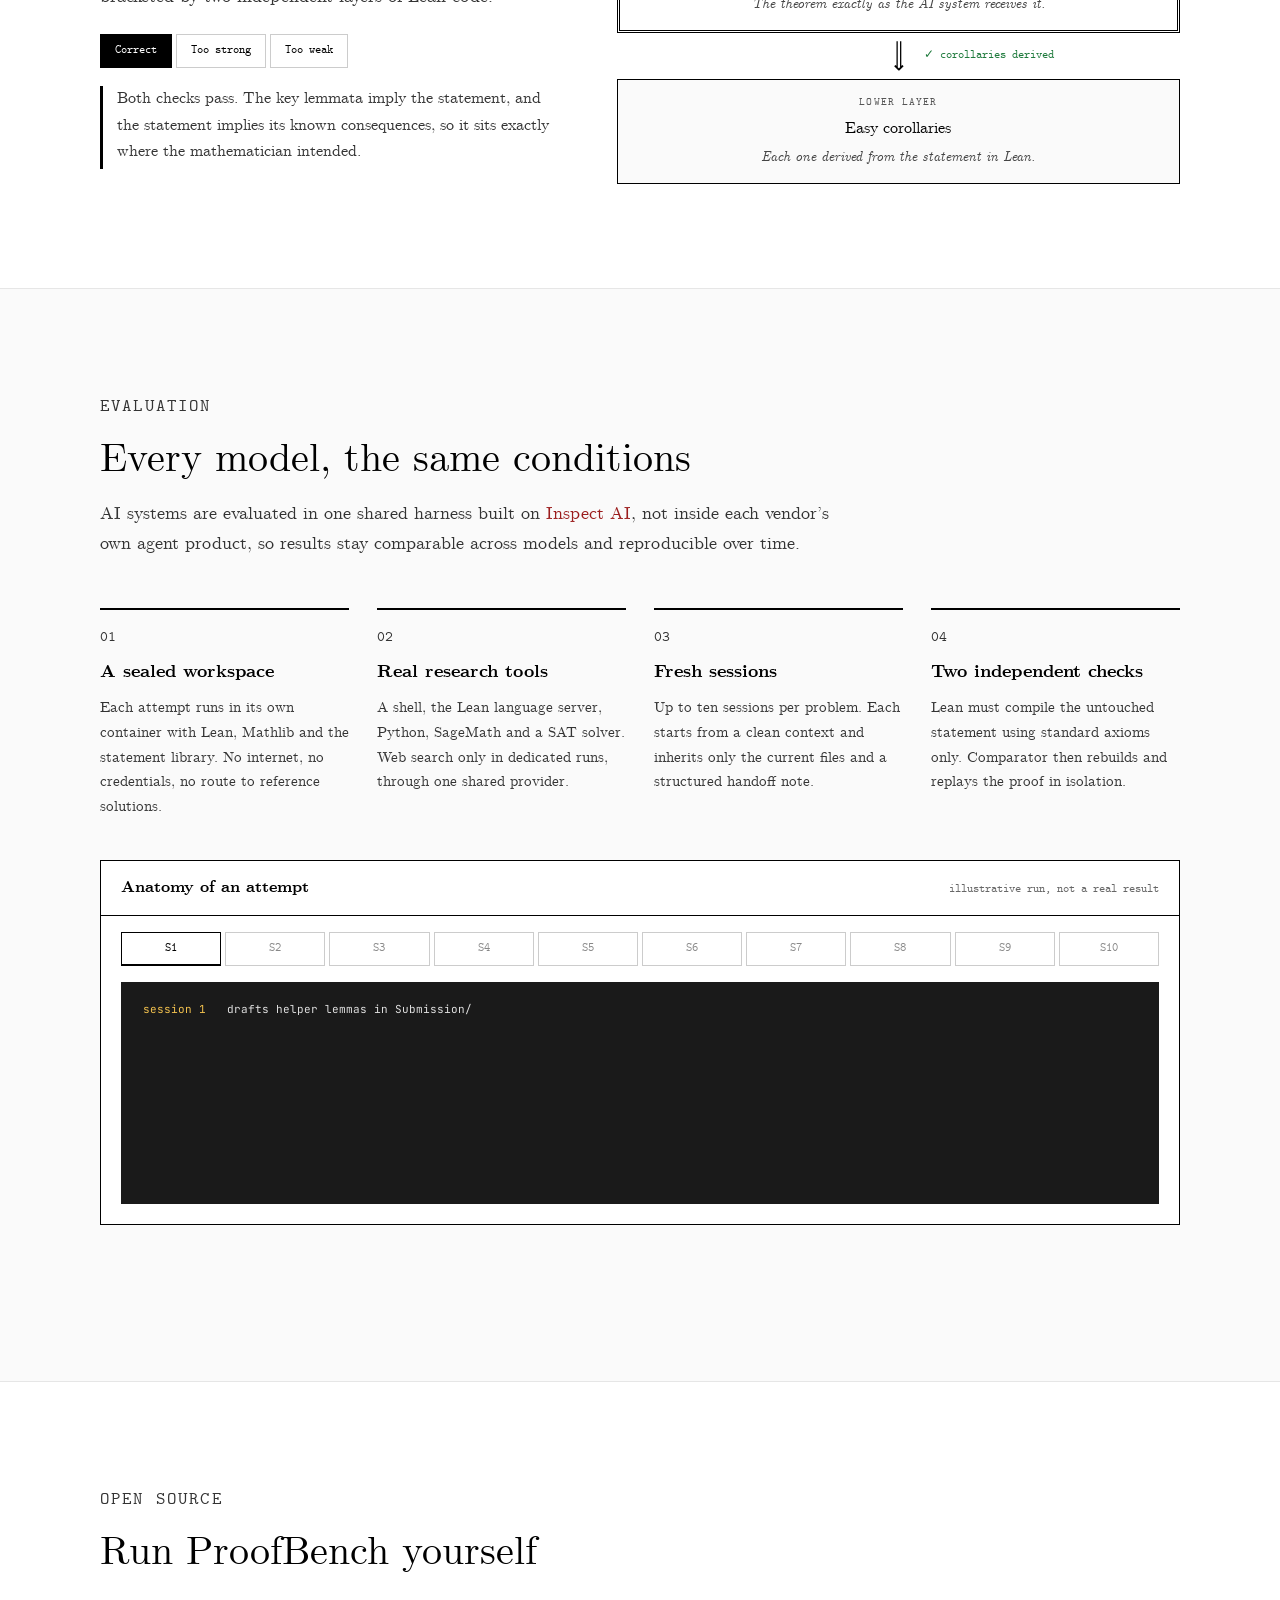
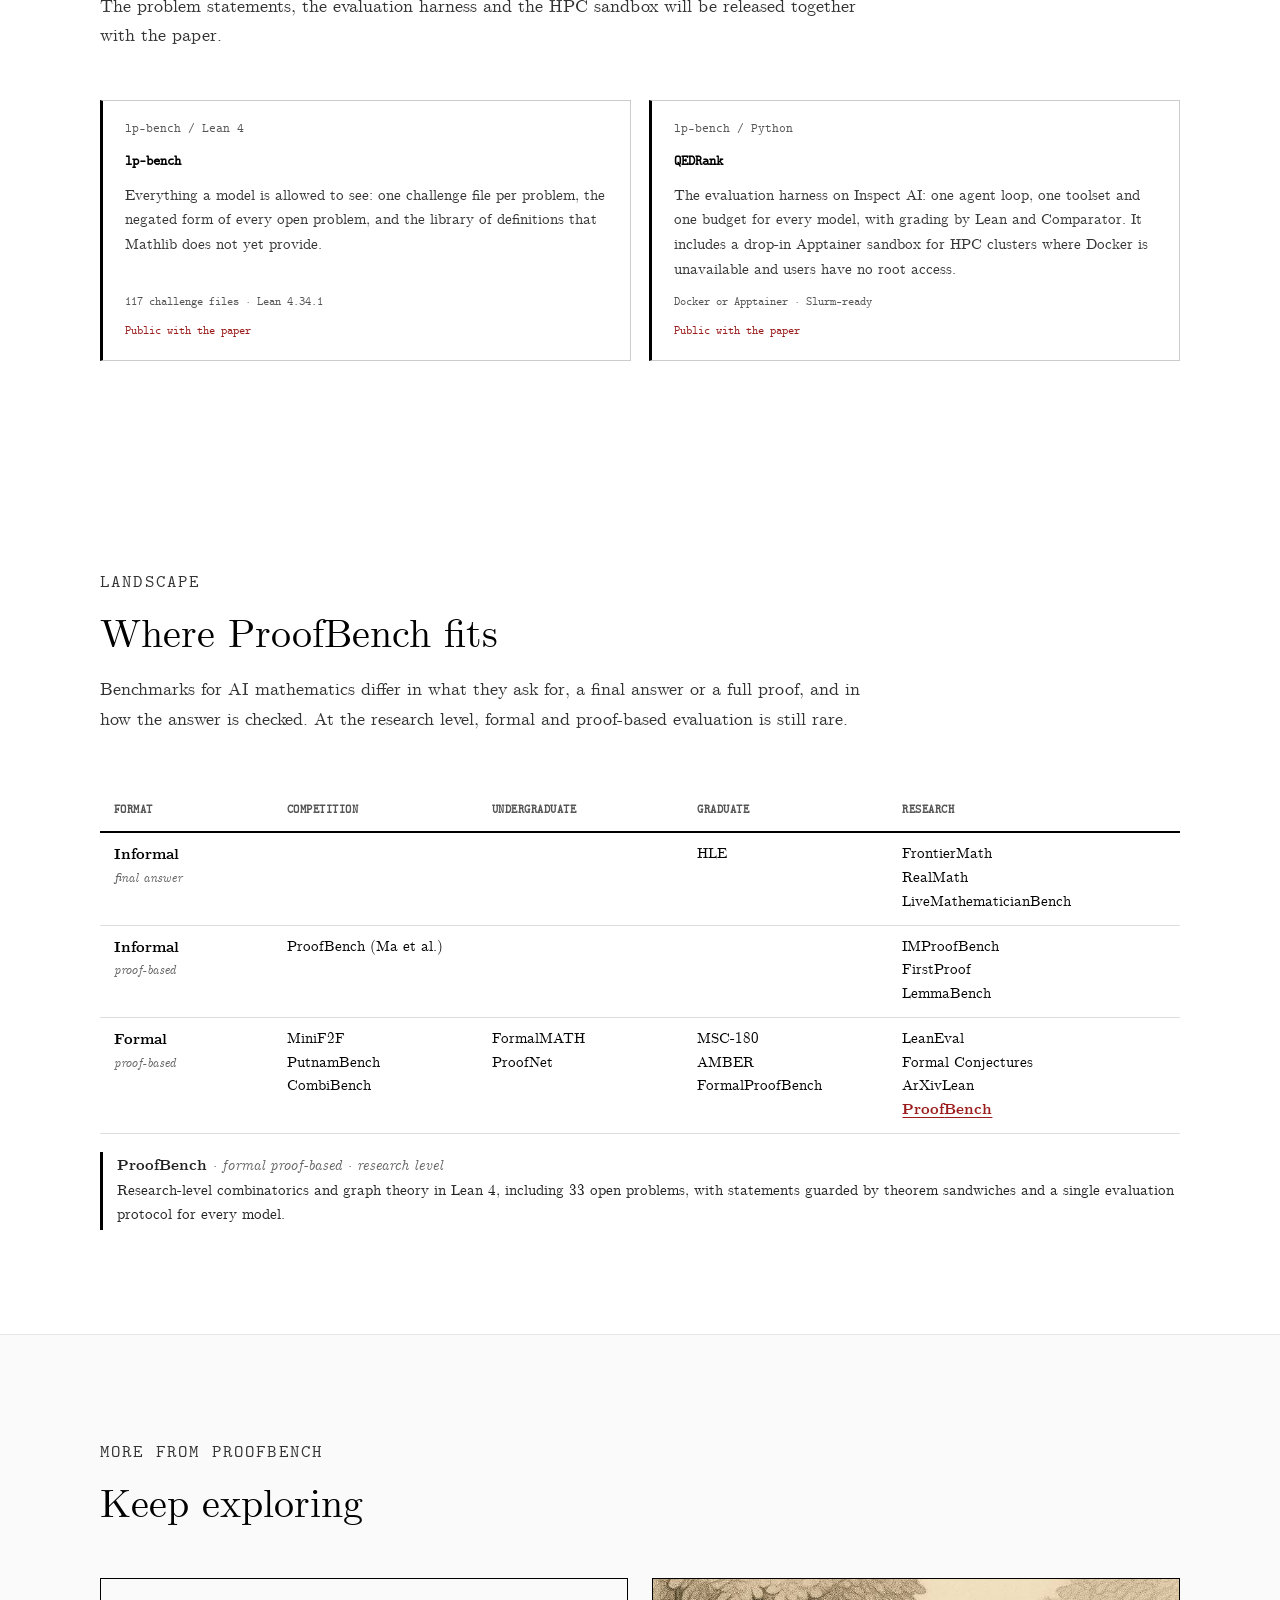
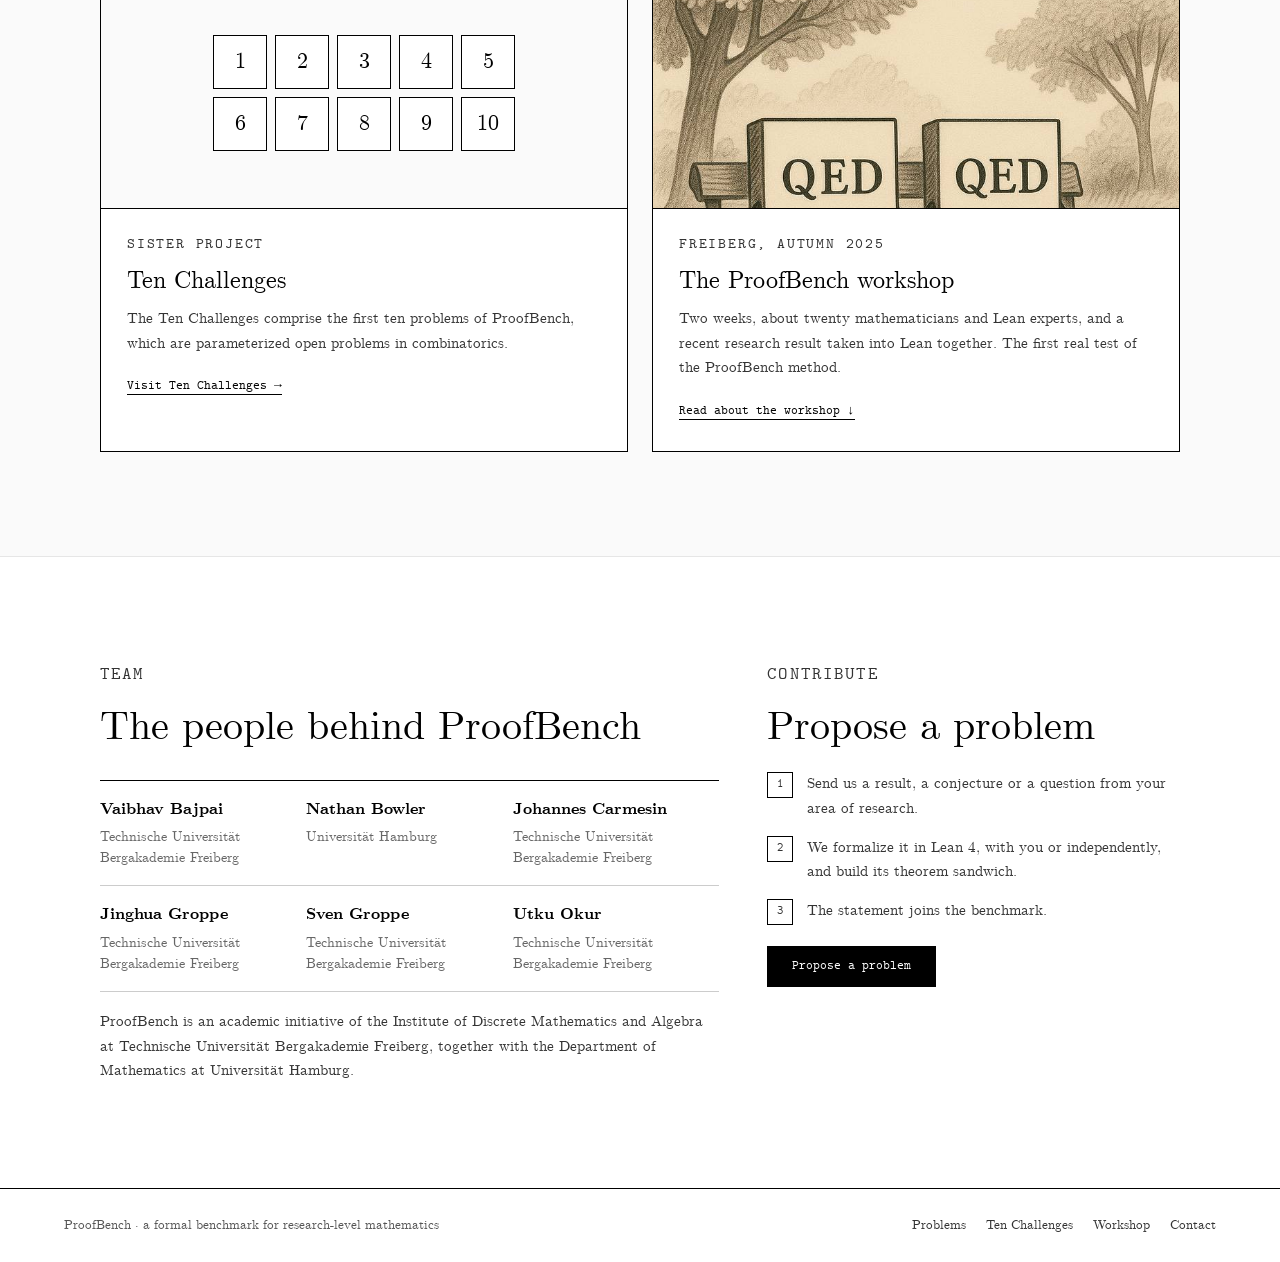
==== commit b7bdb352: "Repository renamed to lp-bench (statements) and lp-bench-hidden; links and workflow fields updated C" ====
--- a/index.html
+++ b/index.html
@@ -31,7 +31,7 @@
           <details class="gh-menu nav-gh">
             <summary aria-label="GitHub repositories" title="GitHub repositories"><svg class="gh-icon" viewBox="0 0 16 16" width="20" height="20" aria-hidden="true"><path d="M8 0C3.58 0 0 3.58 0 8c0 3.54 2.29 6.53 5.47 7.59.4.07.55-.17.55-.38 0-.19-.01-.82-.01-1.49-2.01.37-2.53-.49-2.69-.94-.09-.23-.48-.94-.82-1.13-.28-.15-.68-.52-.01-.53.63-.01 1.08.58 1.23.82.72 1.21 1.87.87 2.33.66.07-.52.28-.87.51-1.07-1.78-.2-3.64-.89-3.64-3.95 0-.87.31-1.59.82-2.15-.08-.2-.36-1.02.08-2.12 0 0 .67-.21 2.2.82.64-.18 1.32-.27 2-.27.68 0 1.36.09 2 .27 1.53-1.04 2.2-.82 2.2-.82.44 1.1.16 1.92.08 2.12.51.56.82 1.27.82 2.15 0 3.07-1.87 3.75-3.65 3.95.29.25.54.73.54 1.48 0 1.07-.01 1.93-.01 2.2 0 .21.15.46.55.38A8.013 8.013 0 0 0 16 8c0-4.42-3.58-8-8-8z"/></svg></summary>
             <ul class="gh-menu-list">
-              <li><a href="https://github.com/lp-bench/proofbench"><b>proofbench</b><span data-pb-text="The {total} problem statements in Lean 4">The 117 problem statements in Lean 4</span></a></li>
+              <li><a href="https://github.com/lp-bench/lp-bench"><b>lp-bench</b><span data-pb-text="The {total} problem statements in Lean 4">The 117 problem statements in Lean 4</span></a></li>
               <li><a href="https://github.com/lp-bench/QEDRank"><b>QEDRank</b><span>The evaluation harness and its Apptainer sandbox</span></a></li>
             </ul>
           </details>
@@ -64,7 +64,7 @@
             <details class="gh-menu">
               <summary class="btn btn-secondary">GitHub</summary>
               <ul class="gh-menu-list">
-                <li><a href="https://github.com/lp-bench/proofbench"><b>proofbench</b><span data-pb-text="The {total} problem statements in Lean 4">The 117 problem statements in Lean 4</span></a></li>
+                <li><a href="https://github.com/lp-bench/lp-bench"><b>lp-bench</b><span data-pb-text="The {total} problem statements in Lean 4">The 117 problem statements in Lean 4</span></a></li>
                 <li><a href="https://github.com/lp-bench/QEDRank"><b>QEDRank</b><span>The evaluation harness and its Apptainer sandbox</span></a></li>
               </ul>
             </details>
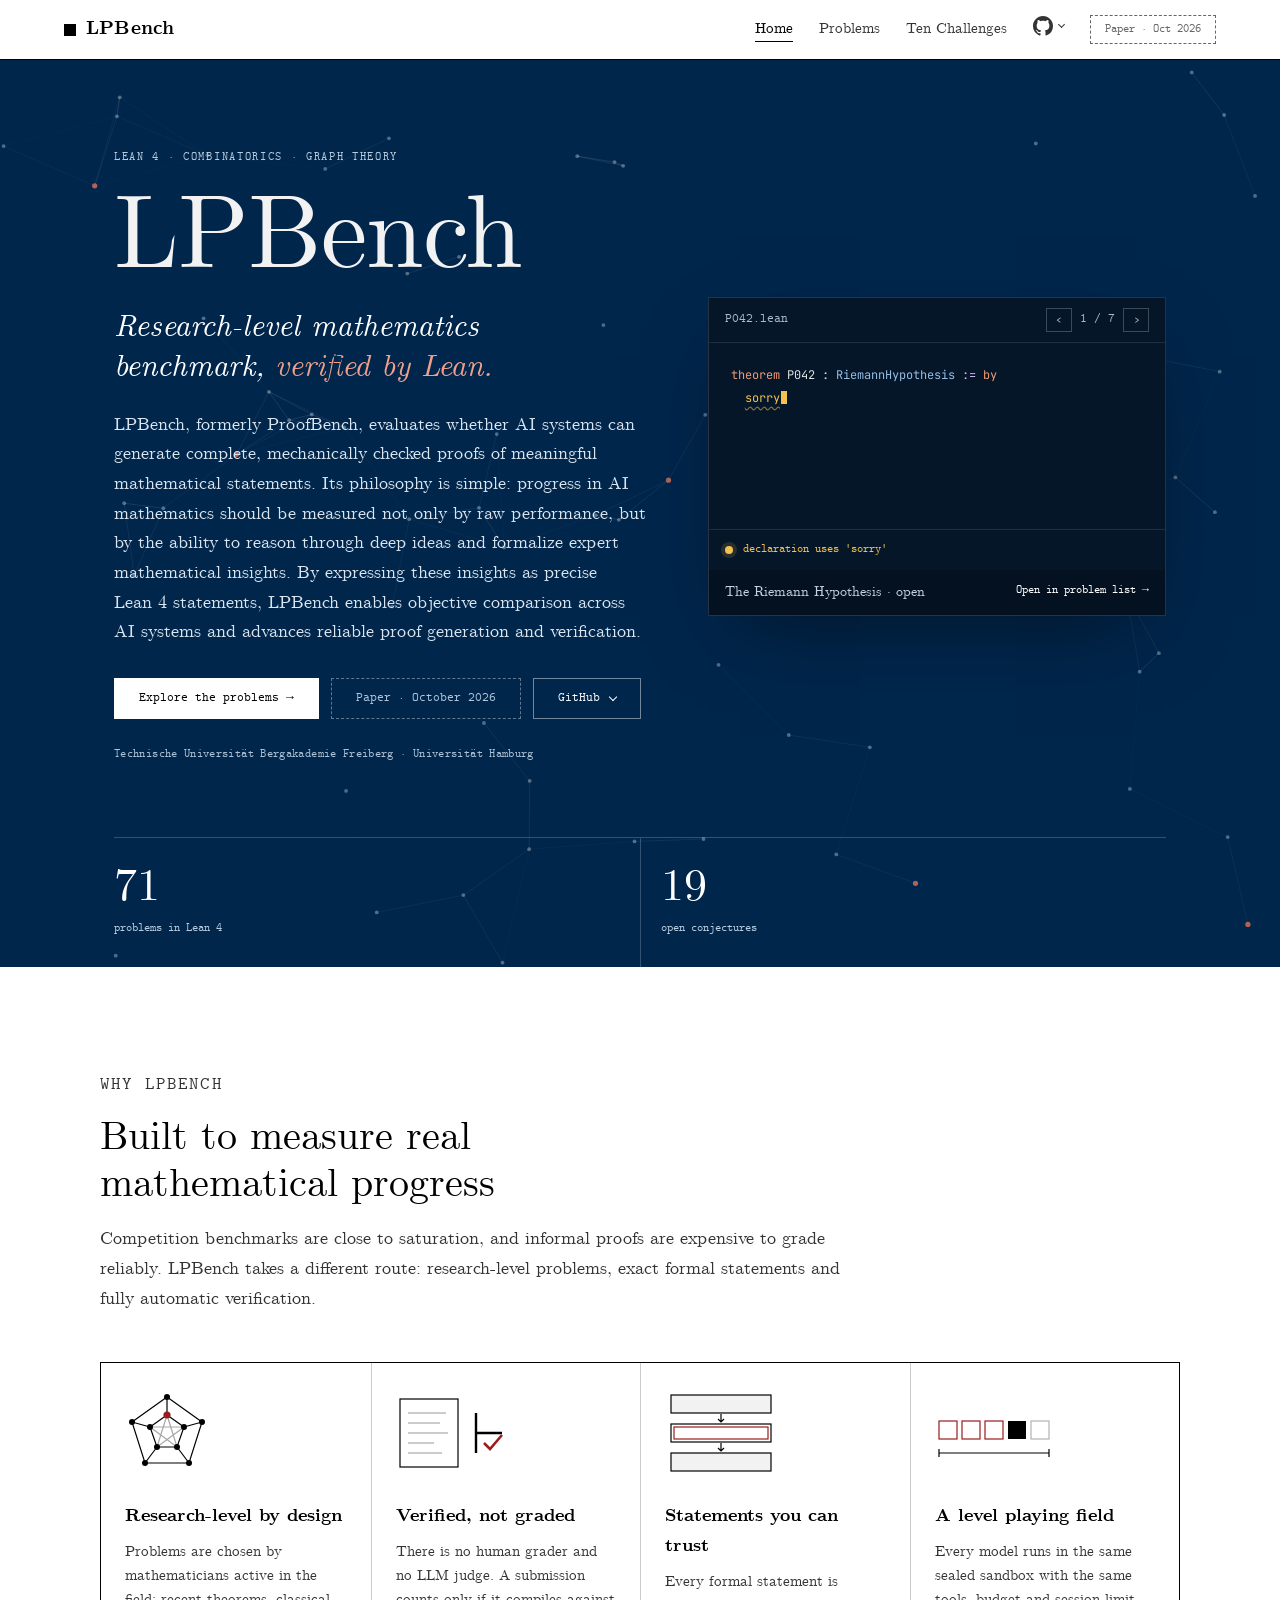
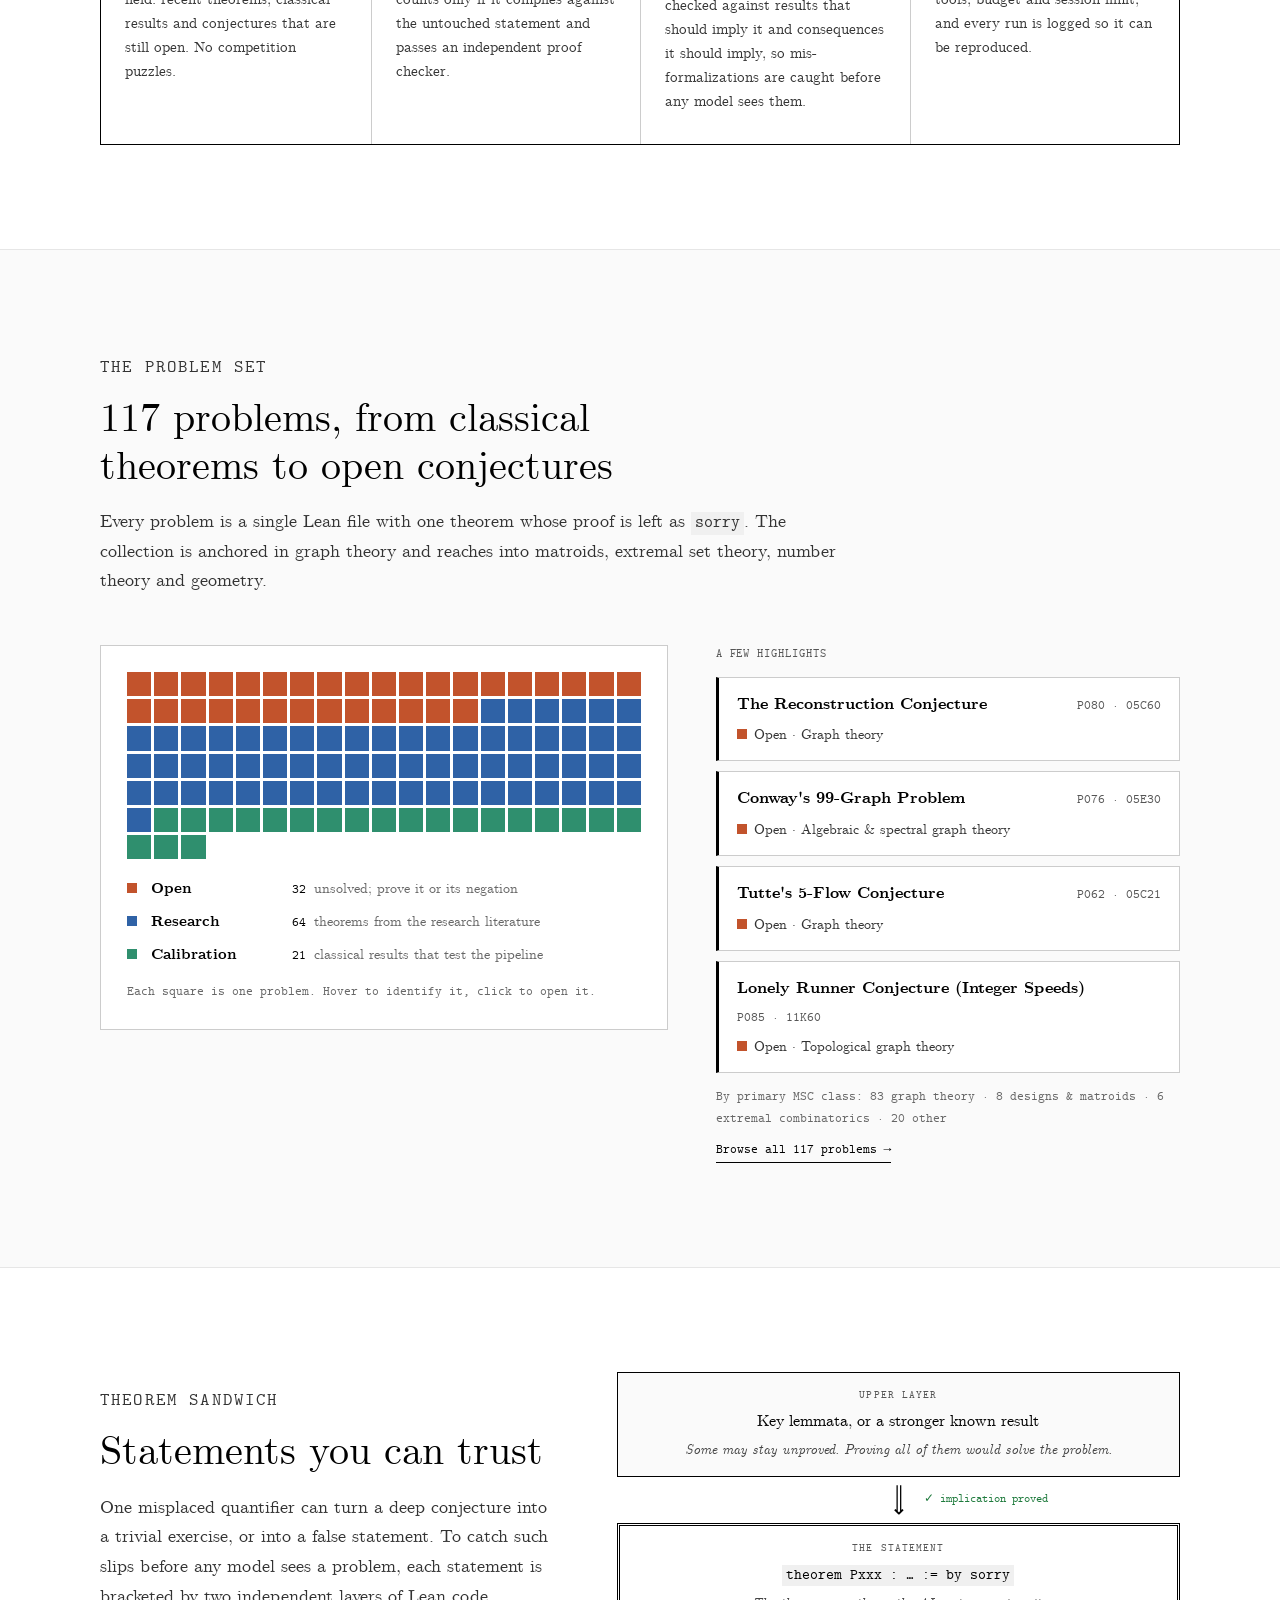
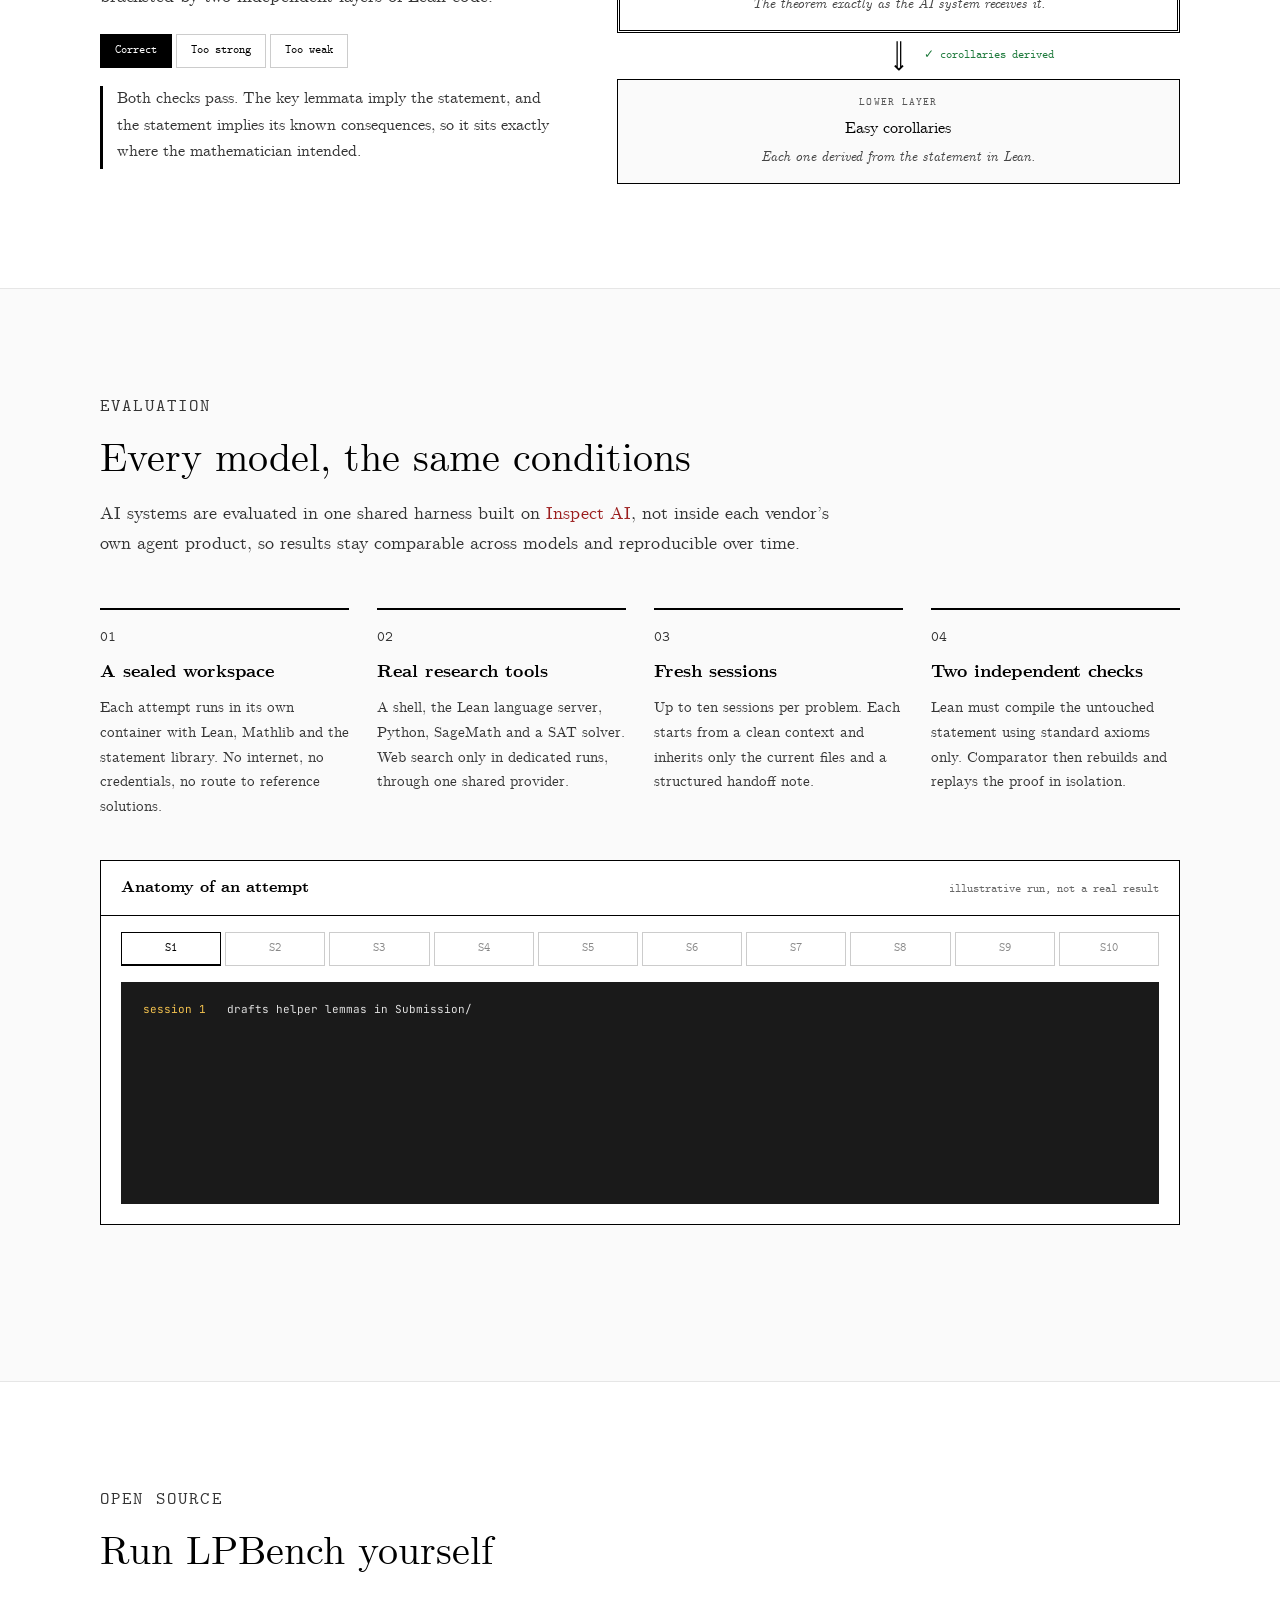
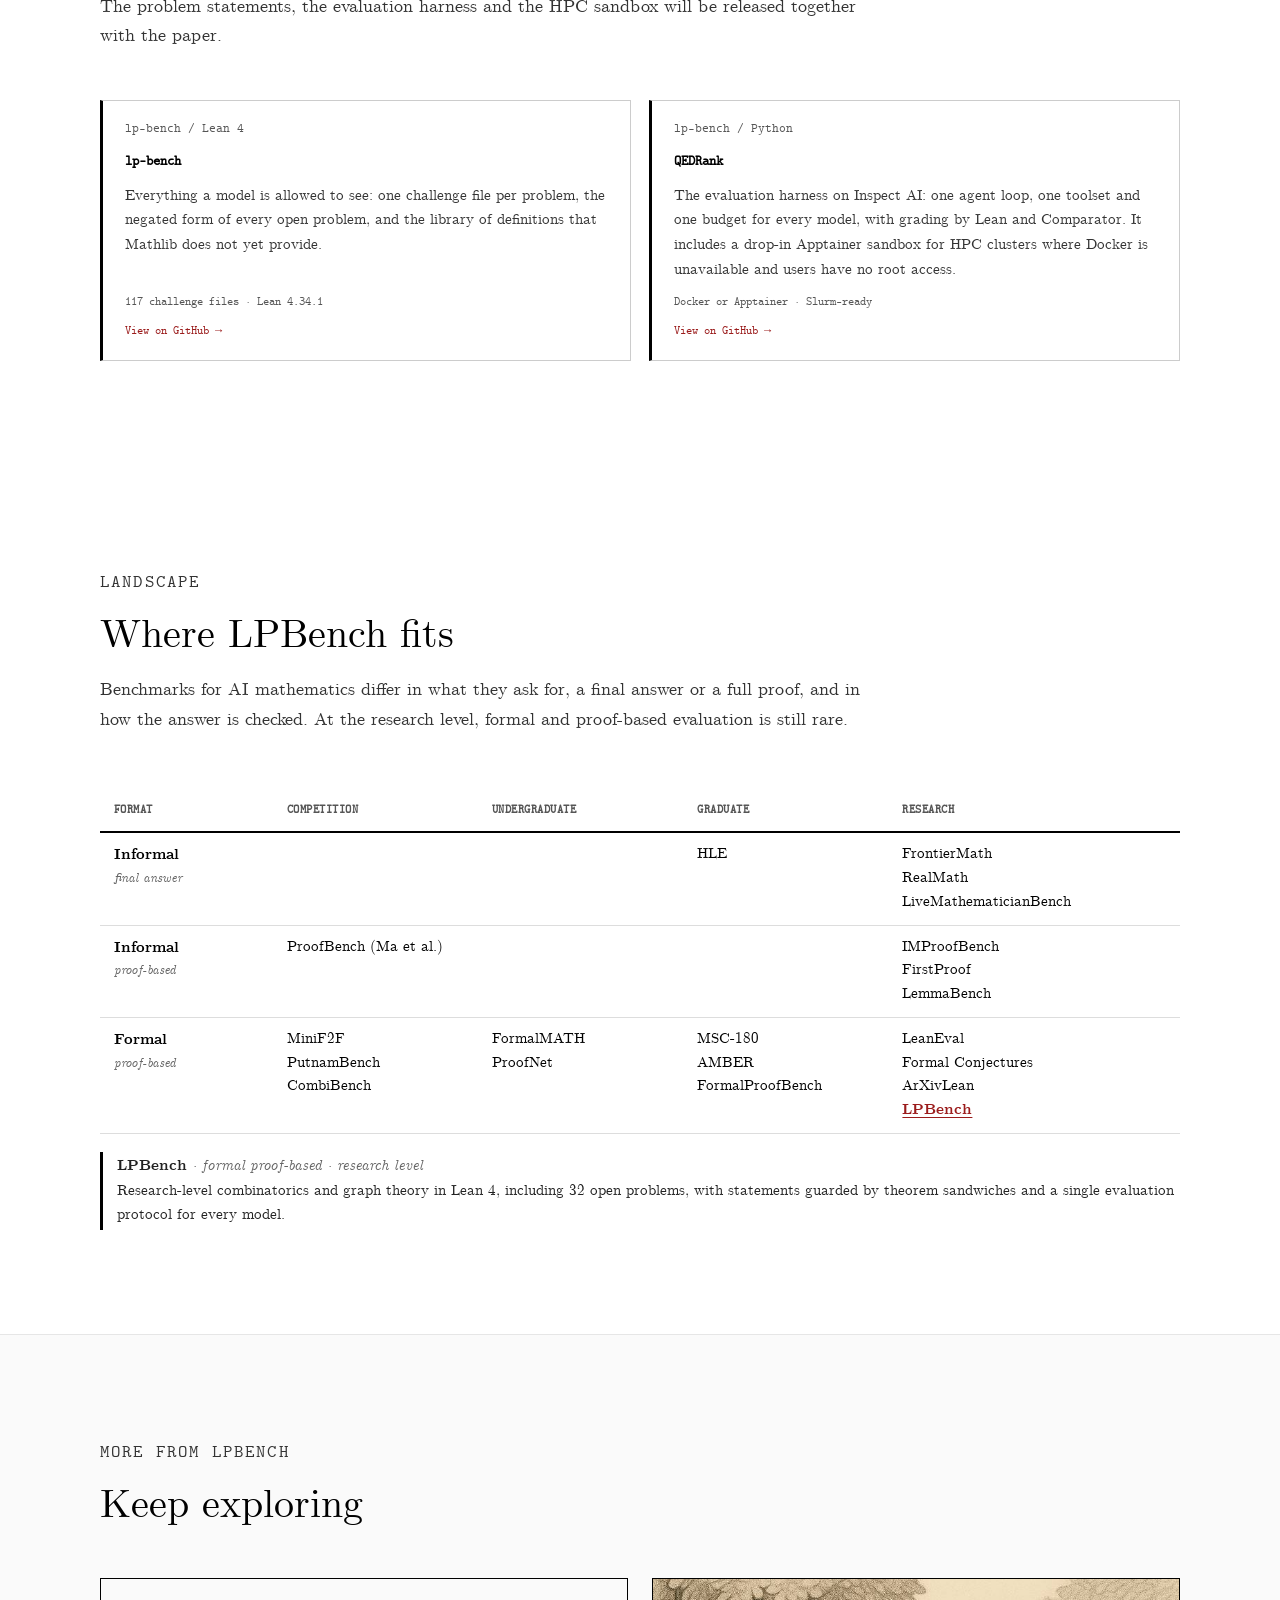
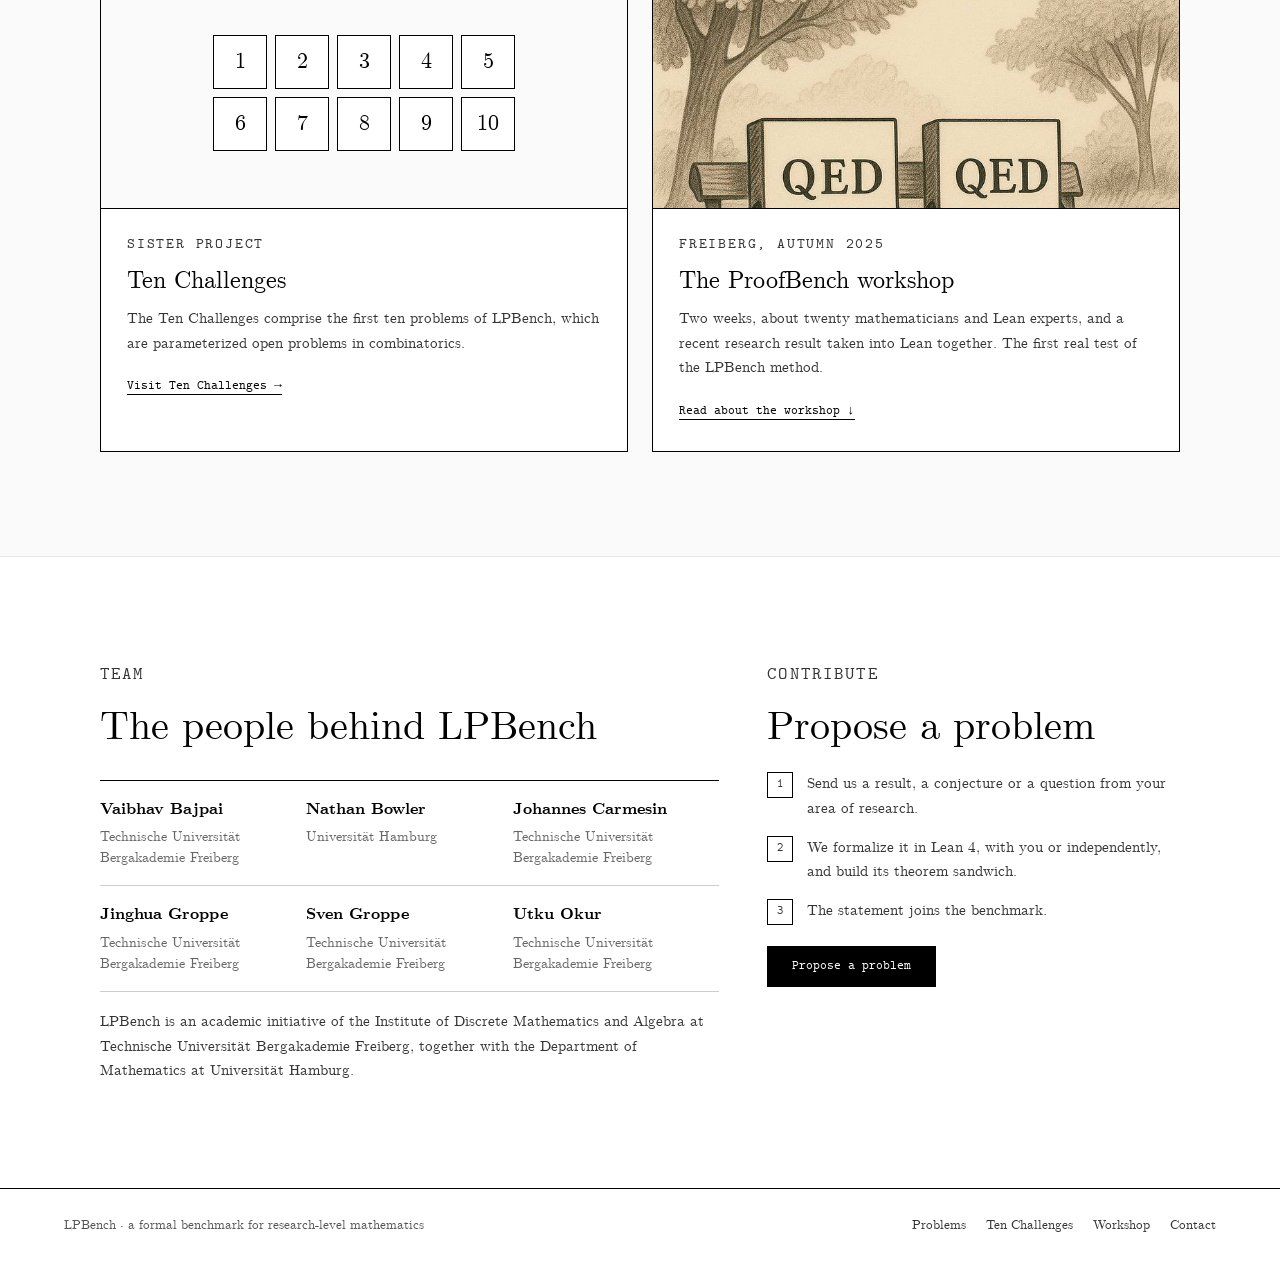
==== commit 31dc8149: "LPBench: the benchmark's name in all prose (code identifiers unchanged); counts 117 = 32 open + 64 l" ====
--- a/index.html
+++ b/index.html
@@ -3,10 +3,10 @@
 <head>
   <meta charset="utf-8">
   <meta name="viewport" content="width=device-width, initial-scale=1">
-  <title>ProofBench — Research-level mathematics benchmark, verified by Lean</title>
-  <meta name="description" content="ProofBench measures whether AI systems can prove research-level theorems. 117 problems in combinatorics and graph theory, stated in Lean 4 and checked automatically." data-pb-content="ProofBench measures whether AI systems can prove research-level theorems. {total} problems in combinatorics and graph theory, stated in Lean 4 and checked automatically.">
+  <title>LPBench — Research-level mathematics benchmark, verified by Lean</title>
+  <meta name="description" content="LPBench measures whether AI systems can prove research-level theorems. 117 problems in combinatorics and graph theory, stated in Lean 4 and checked automatically." data-pb-content="LPBench measures whether AI systems can prove research-level theorems. {total} problems in combinatorics and graph theory, stated in Lean 4 and checked automatically.">
   <meta property="og:type" content="website">
-  <meta property="og:title" content="ProofBench — Research-level mathematics benchmark, verified by Lean">
+  <meta property="og:title" content="LPBench — Research-level mathematics benchmark, verified by Lean">
   <meta property="og:description" content="117 problems in combinatorics and graph theory, from classical theorems to open conjectures, stated in Lean 4 and checked automatically." data-pb-content="{total} problems in combinatorics and graph theory, from classical theorems to open conjectures, stated in Lean 4 and checked automatically.">
   <meta property="og:image" content="https://lp-bench.github.io/assets/img/og.png">
   <meta name="twitter:card" content="summary_large_image">
@@ -21,7 +21,7 @@
   <a class="skip-link" href="#main">Skip to content</a>
 
   <header class="header">
-    <a class="brand" href="index.html"><span class="qed" aria-hidden="true"></span>ProofBench</a>
+    <a class="brand" href="index.html"><span class="qed" aria-hidden="true"></span>LPBench</a>
     <nav aria-label="Main">
       <ul class="header-nav">
         <li><a href="index.html" aria-current="page">Home</a></li>
@@ -48,14 +48,14 @@
       <div class="hero-inner">
         <div>
           <p class="eyebrow">Lean 4 · Combinatorics · Graph theory</p>
-          <h1>ProofBench</h1>
+          <h1>LPBench</h1>
           <p class="tagline">Research-level mathematics benchmark, <em>verified by Lean.</em></p>
           <p class="lede">
-            ProofBench evaluates whether AI systems can generate complete, mechanically checked proofs of
+            LPBench, formerly ProofBench, evaluates whether AI systems can generate complete, mechanically checked proofs of
             meaningful mathematical statements. Its philosophy is simple: progress in AI mathematics should be
             measured not only by raw performance, but by the ability to reason through deep ideas and formalize
             expert mathematical insights. By expressing these insights as precise Lean&nbsp;4 statements,
-            ProofBench enables objective comparison across AI systems and advances reliable proof generation
+            LPBench enables objective comparison across AI systems and advances reliable proof generation
             and verification.
           </p>
           <div class="hero-ctas">
@@ -100,11 +100,11 @@
     <section class="section">
       <div class="wrap">
         <header class="section-head reveal">
-          <p class="label">Why ProofBench</p>
+          <p class="label">Why LPBench</p>
           <h2>Built to measure real mathematical progress</h2>
           <p>
             Competition benchmarks are close to saturation, and informal proofs are expensive to grade reliably.
-            ProofBench takes a different route: research-level problems, exact formal statements and fully
+            LPBench takes a different route: research-level problems, exact formal statements and fully
             automatic verification.
           </p>
         </header>
@@ -305,7 +305,7 @@
       <div class="wrap">
         <header class="section-head reveal">
           <p class="label">Open source</p>
-          <h2>Run ProofBench yourself</h2>
+          <h2>Run LPBench yourself</h2>
           <p>
             The problem statements, the evaluation harness and the HPC sandbox will be released together with the
             paper.
@@ -348,7 +348,7 @@
       <div class="wrap">
         <header class="section-head reveal">
           <p class="label">Landscape</p>
-          <h2>Where ProofBench fits</h2>
+          <h2>Where LPBench fits</h2>
           <p>
             Benchmarks for AI mathematics differ in what they ask for, a final answer or a full proof, and in how
             the answer is checked. At the research level, formal and proof-based evaluation is still rare.
@@ -370,7 +370,7 @@
     <section class="section soft">
       <div class="wrap">
         <header class="section-head reveal">
-          <p class="label">More from ProofBench</p>
+          <p class="label">More from LPBench</p>
           <h2>Keep exploring</h2>
         </header>
         <div class="explore">
@@ -381,7 +381,7 @@
             <div class="explore-body">
               <p class="label">Sister project</p>
               <h3>Ten Challenges</h3>
-              <p>The Ten Challenges comprise the first ten problems of ProofBench, which are parameterized open problems in combinatorics.</p>
+              <p>The Ten Challenges comprise the first ten problems of LPBench, which are parameterized open problems in combinatorics.</p>
               <span class="go">Visit Ten Challenges →</span>
             </div>
           </a>
@@ -392,7 +392,7 @@
             <div class="explore-body">
               <p class="label">Freiberg, autumn 2025</p>
               <h3>The ProofBench workshop</h3>
-              <p>Two weeks, about twenty mathematicians and Lean experts, and a recent research result taken into Lean together. The first real test of the ProofBench method.</p>
+              <p>Two weeks, about twenty mathematicians and Lean experts, and a recent research result taken into Lean together. The first real test of the LPBench method.</p>
               <span class="go">Read about the workshop ↓</span>
             </div>
           </a>
@@ -475,7 +475,7 @@
             </div>
             <div class="problem-item">
               <span class="problem-title">Statements are where errors hide</span>
-              <p>Writing Lean statements that say exactly what the mathematics says was the most delicate step. Small slips were easy to make and hard to spot, which is why ProofBench now guards every statement with a theorem sandwich.</p>
+              <p>Writing Lean statements that say exactly what the mathematics says was the most delicate step. Small slips were easy to make and hard to spot, which is why LPBench now guards every statement with a theorem sandwich.</p>
             </div>
             <div class="problem-item">
               <span class="problem-title">Plan before you formalize</span>
@@ -487,7 +487,7 @@
           <div class="prose">
             <p>
               The workshop showed that research-level formalization is a workable, and demanding, yardstick for AI
-              systems. It validated the pipeline that ProofBench uses to construct its problems and was the first real
+              systems. It validated the pipeline that LPBench uses to construct its problems and was the first real
               test of the theorem sandwich, bringing pure mathematicians, Lean users and machine-learning researchers
               to the same table.
             </p>
@@ -527,7 +527,7 @@
         <div class="reveal">
           <div class="section-head" style="margin-bottom:28px">
             <p class="label">Team</p>
-            <h2>The people behind ProofBench</h2>
+            <h2>The people behind LPBench</h2>
           </div>
           <ul class="people">
             <li><b>Vaibhav Bajpai</b><span>Technische Universität Bergakademie Freiberg</span></li>
@@ -538,7 +538,7 @@
             <li><b>Utku Okur</b><span>Technische Universität Bergakademie Freiberg</span></li>
           </ul>
           <p class="team-note">
-            ProofBench is an academic initiative of the Institute of Discrete Mathematics and Algebra at
+            LPBench is an academic initiative of the Institute of Discrete Mathematics and Algebra at
             Technische Universität Bergakademie Freiberg, together with the Department of Mathematics at
             Universität Hamburg.
           </p>
@@ -553,14 +553,14 @@
             <li>We formalize it in Lean&nbsp;4, with you or independently, and build its theorem sandwich.</li>
             <li>The statement joins the benchmark.</li>
           </ol>
-          <a class="btn" data-contact data-subject="ProofBench: problem proposal" href="#">Propose a problem</a>
+          <a class="btn" data-contact data-subject="LPBench: problem proposal" href="#">Propose a problem</a>
         </div>
       </div>
     </section>
   </main>
 
   <footer class="footer">
-    <span>ProofBench · a formal benchmark for research-level mathematics</span>
+    <span>LPBench · a formal benchmark for research-level mathematics</span>
     <nav aria-label="Footer">
       <a href="problems.html">Problems</a>
       <a href="ten-challenges.html">Ten Challenges</a>
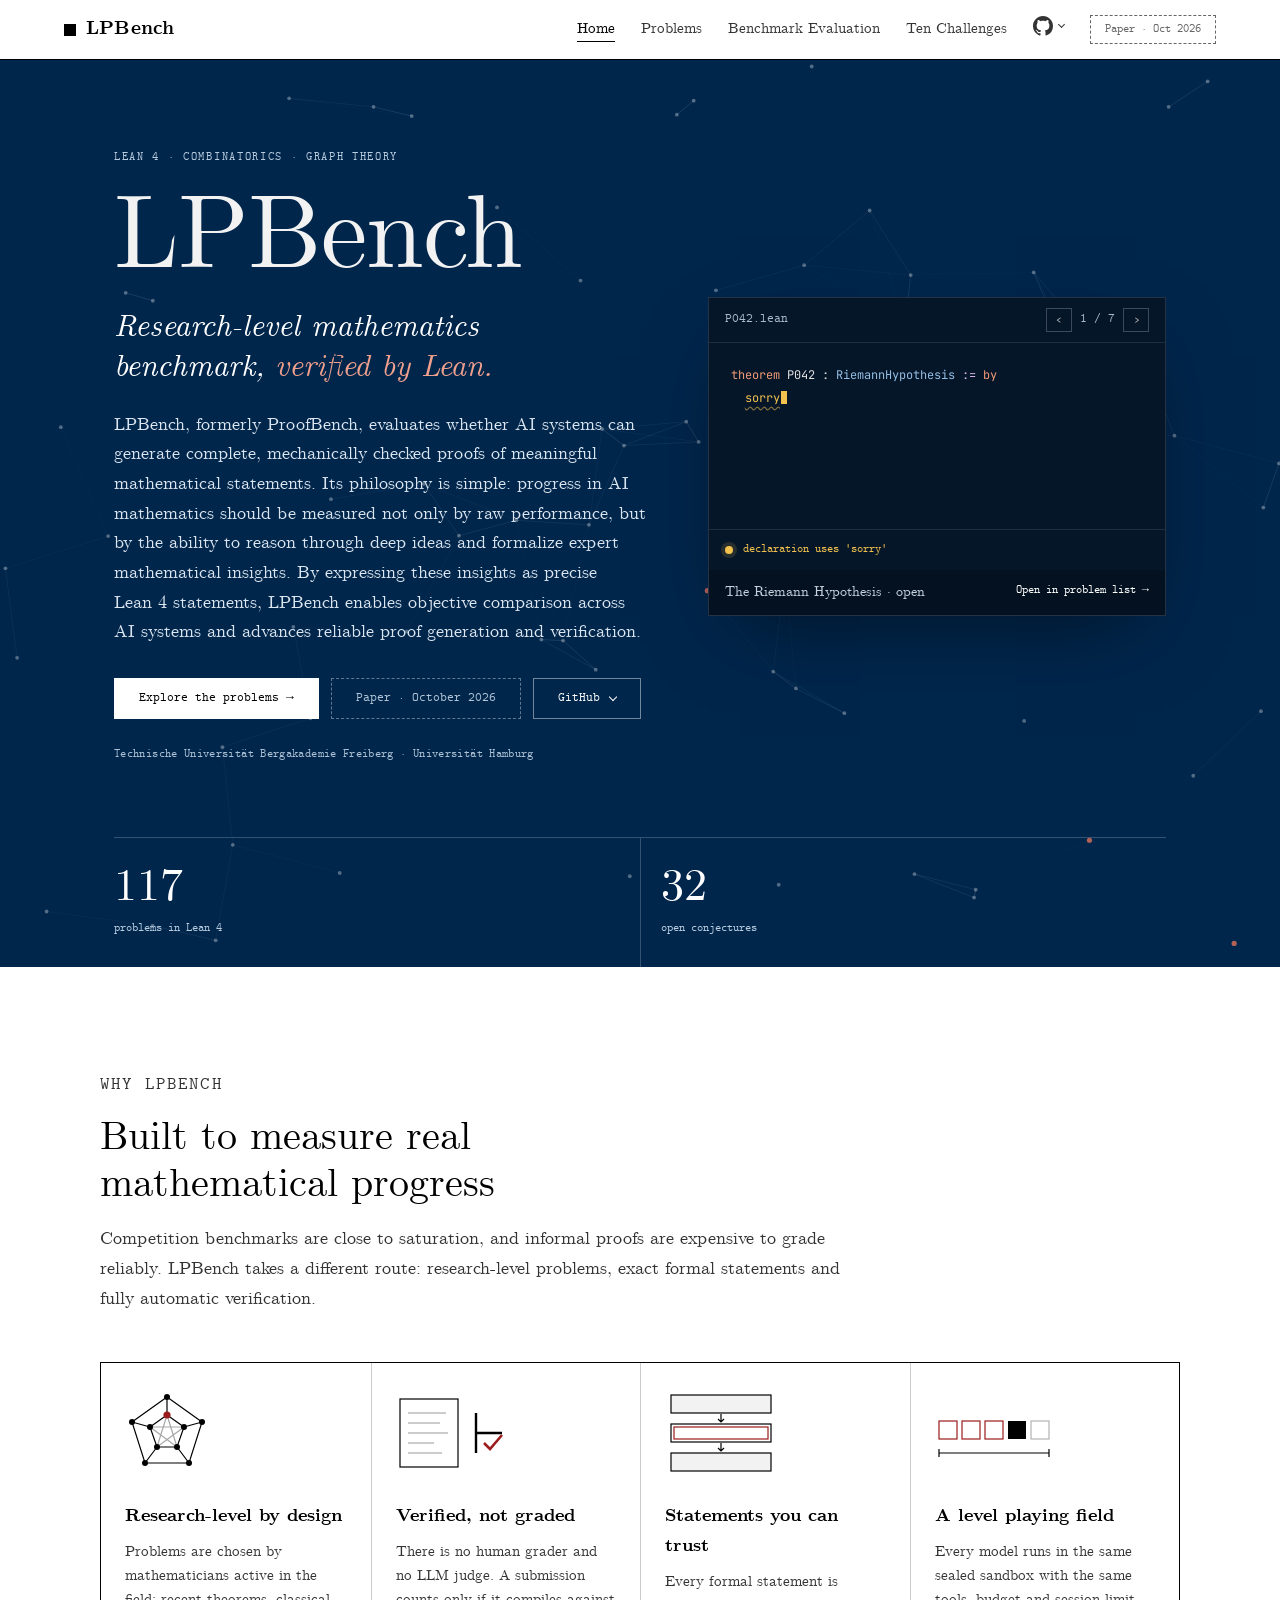
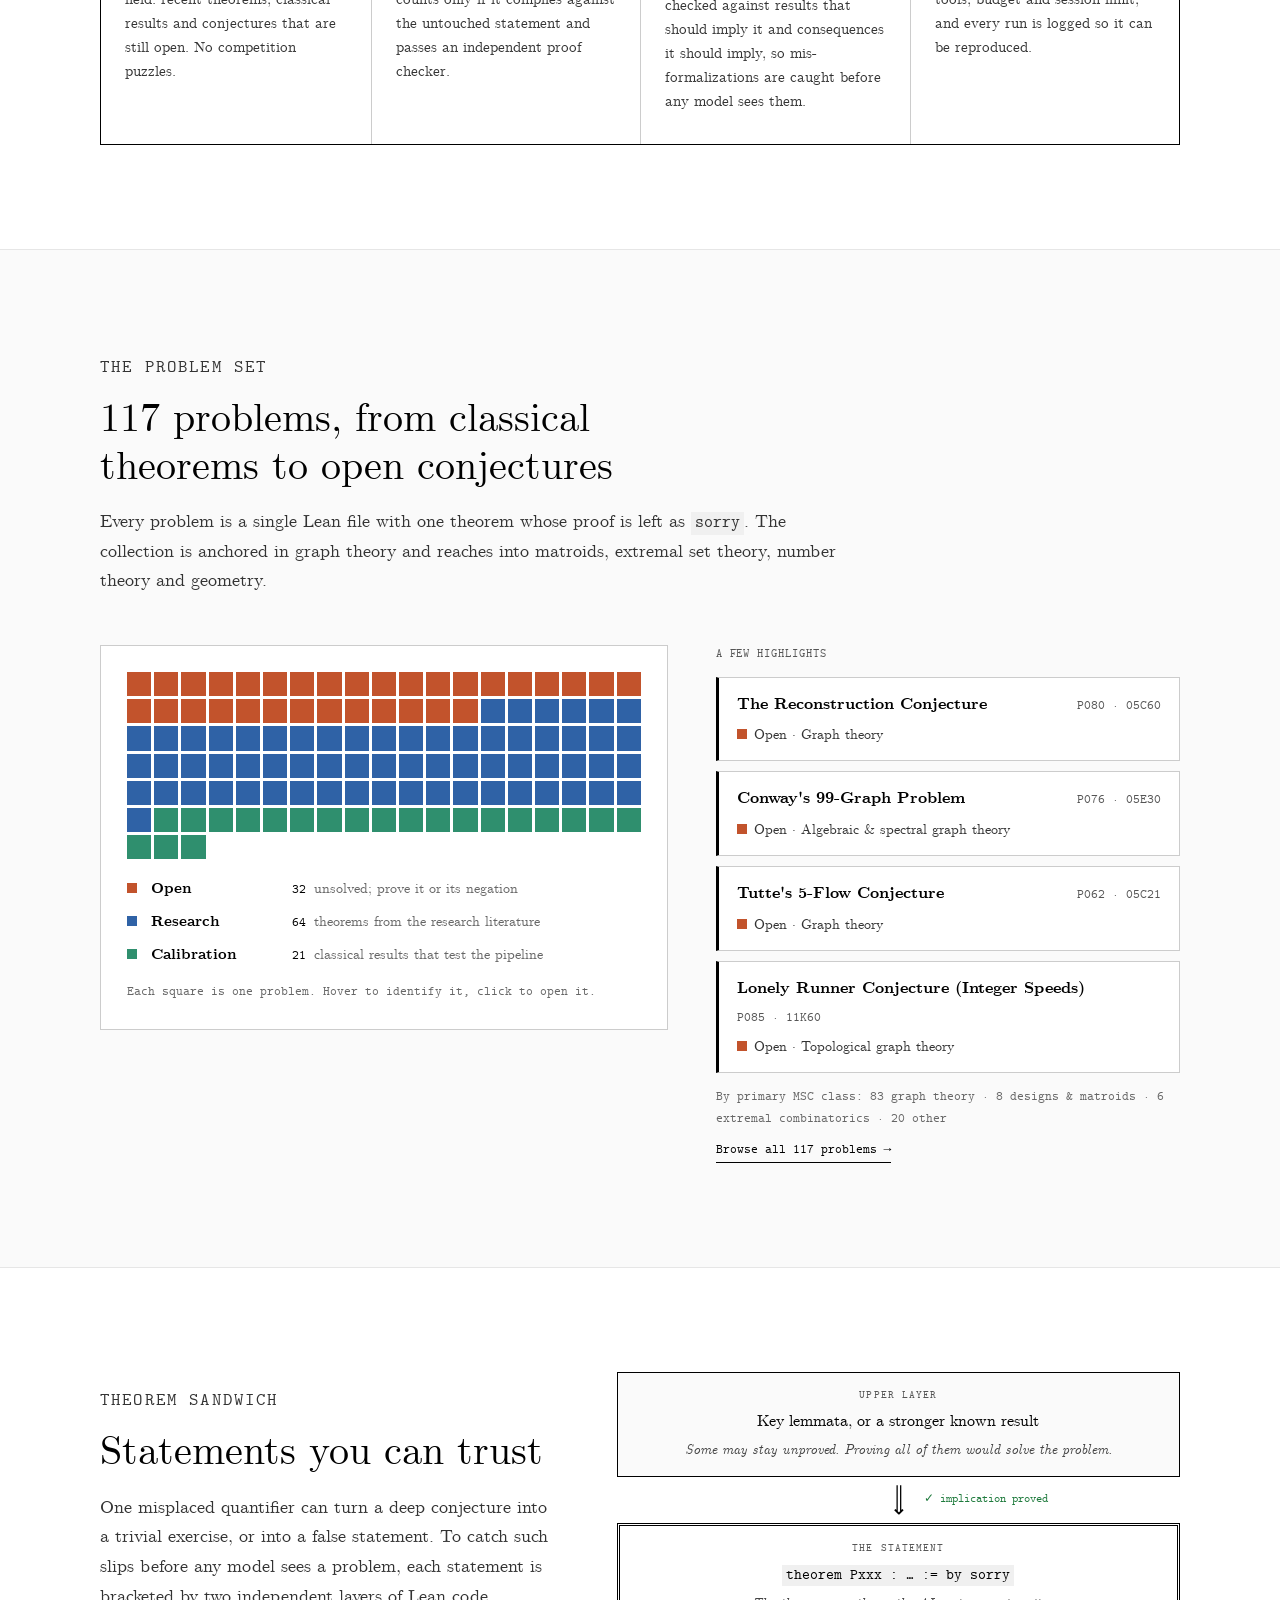
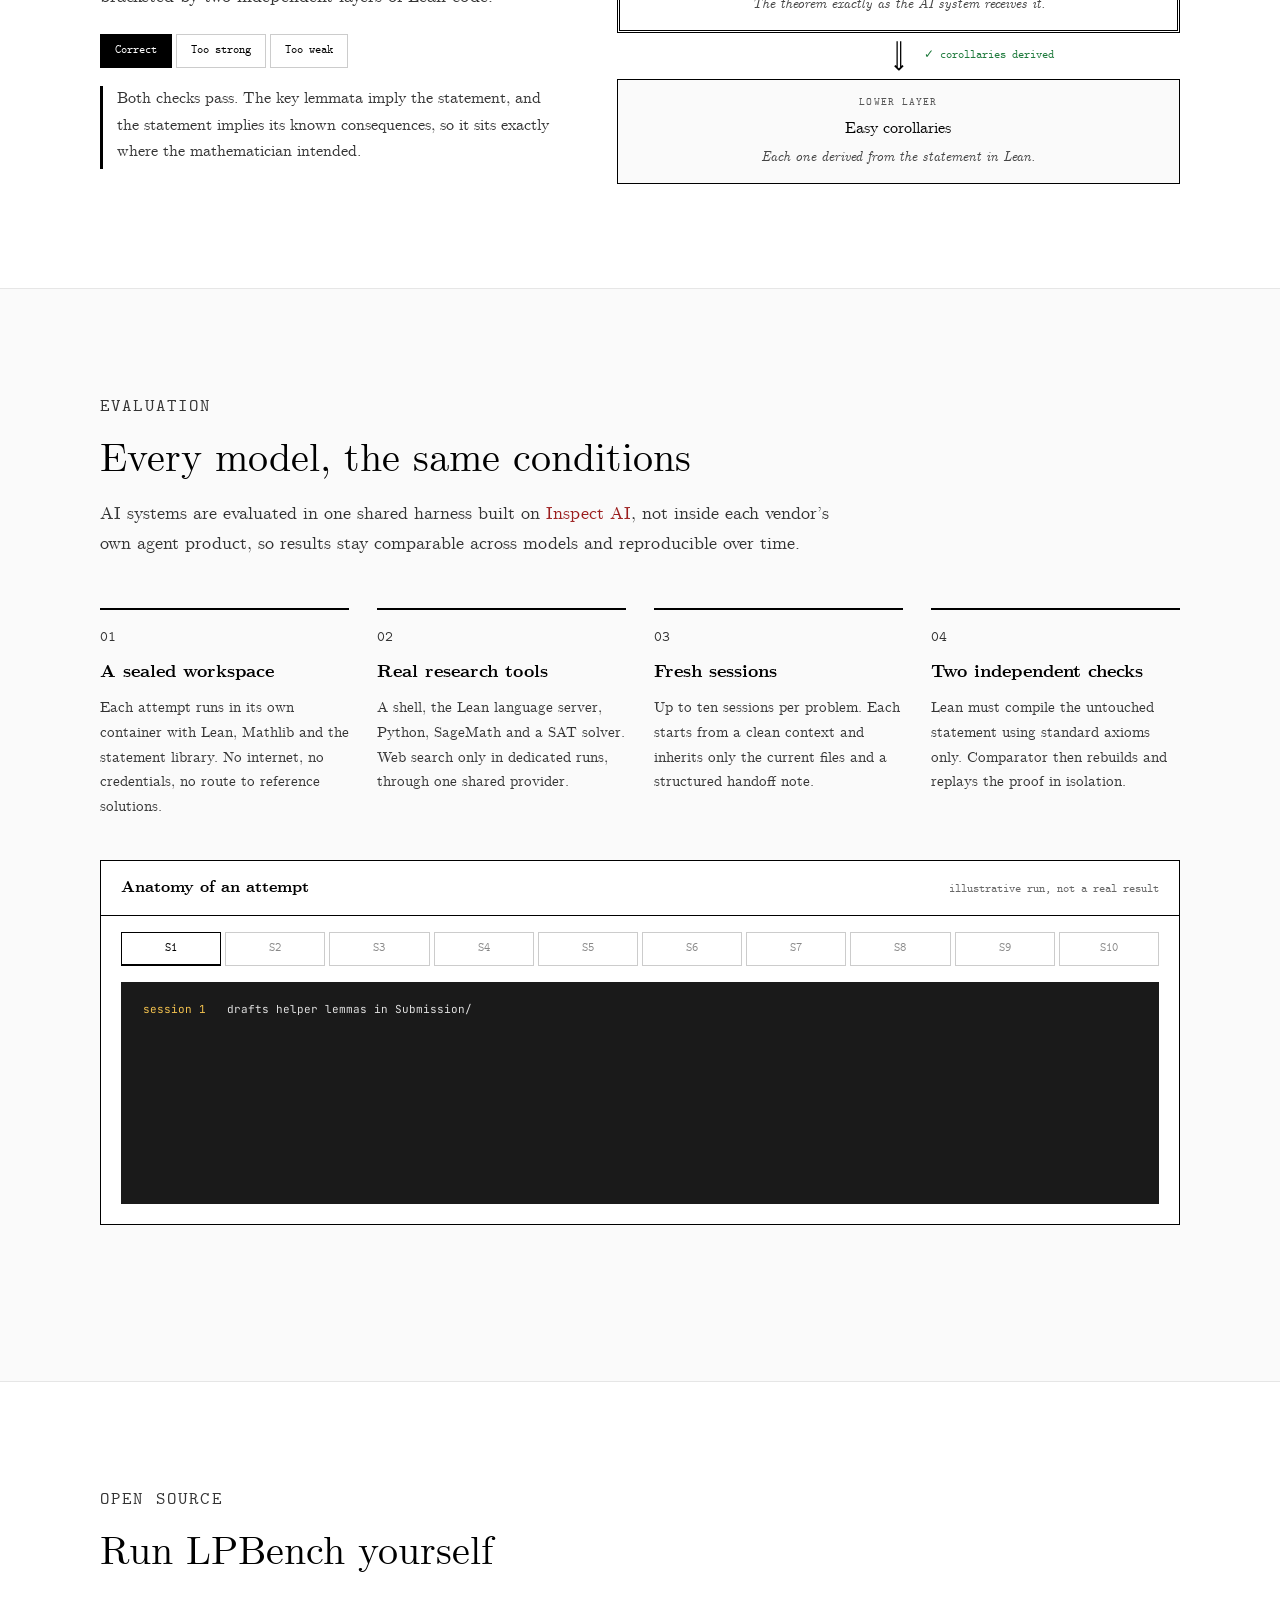
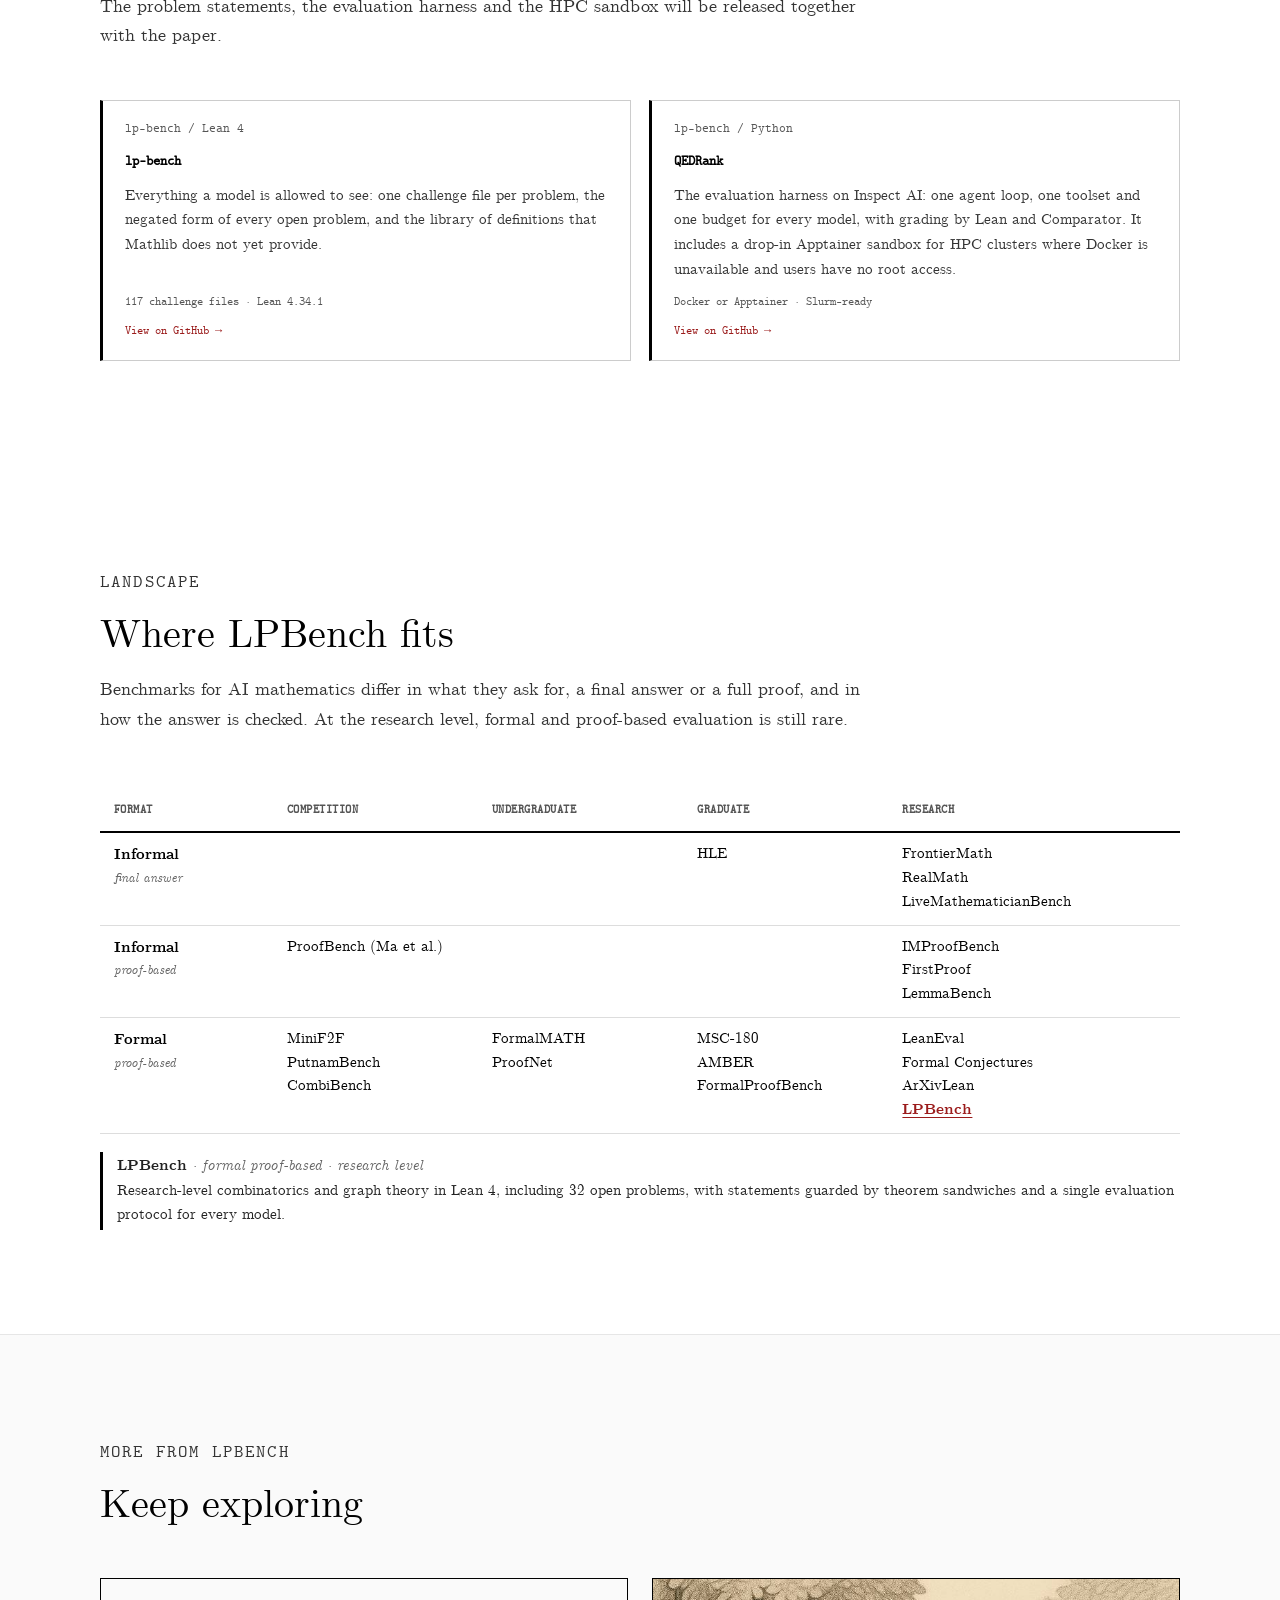
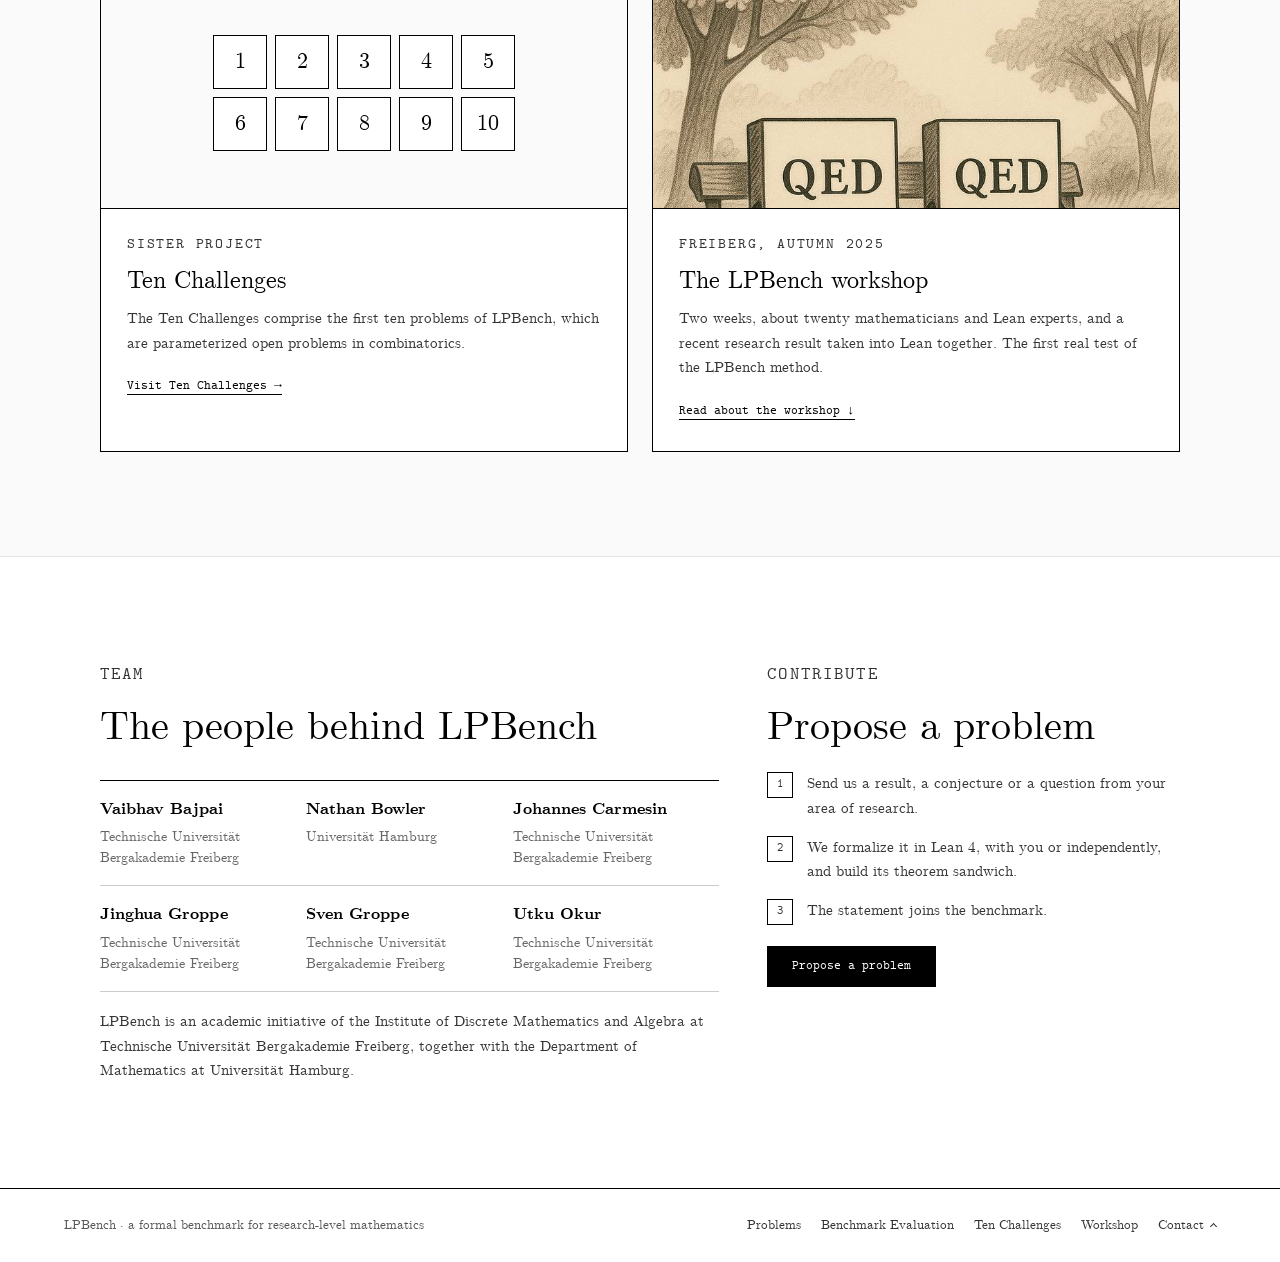
==== commit 7605d36e: "Benchmark Evaluation page, problem proposal form, contact menu Add benchmark.html between Problems a" ====
--- a/index.html
+++ b/index.html
@@ -26,6 +26,7 @@
       <ul class="header-nav">
         <li><a href="index.html" aria-current="page">Home</a></li>
         <li><a href="problems.html">Problems</a></li>
+        <li><a href="benchmark.html">Benchmark Evaluation</a></li>
         <li><a href="ten-challenges.html">Ten Challenges</a></li>
         <li>
           <details class="gh-menu nav-gh">
@@ -391,7 +392,7 @@
             </div>
             <div class="explore-body">
               <p class="label">Freiberg, autumn 2025</p>
-              <h3>The ProofBench workshop</h3>
+              <h3>The LPBench workshop</h3>
               <p>Two weeks, about twenty mathematicians and Lean experts, and a recent research result taken into Lean together. The first real test of the LPBench method.</p>
               <span class="go">Read about the workshop ↓</span>
             </div>
@@ -401,7 +402,7 @@
           <button class="ws-close" type="button" data-ws-close>Close ×</button>
           <section class="ws-hero">
             <div class="page-intro">
-              <h3 class="ws-title" id="workshop-title">The ProofBench Workshop</h3>
+              <h3 class="ws-title" id="workshop-title">The LPBench Workshop</h3>
               <p>
                 The first steps of the project were taken at this workshop. Approximately twenty participants took part,
                 including research mathematicians with a combinatorics background and a smaller group of Lean experts.
@@ -553,19 +554,107 @@
             <li>We formalize it in Lean&nbsp;4, with you or independently, and build its theorem sandwich.</li>
             <li>The statement joins the benchmark.</li>
           </ol>
-          <a class="btn" data-contact data-subject="LPBench: problem proposal" href="#">Propose a problem</a>
-        </div>
-      </div>
-    </section>
+          <a class="btn" data-contact data-propose-open aria-haspopup="dialog" data-subject="LPBench: problem proposal" href="#">Propose a problem</a>
+        </div>
+      </div>
+    </section>
+
+    <!-- ============ PROPOSE A PROBLEM ============ -->
+    <dialog class="propose" aria-labelledby="propose-title" data-propose>
+      <button type="button" class="ws-close" data-propose-close aria-label="Close the form">Close ✕</button>
+      <p class="label">Contribute</p>
+      <h3 id="propose-title">Propose a problem</h3>
+      <form data-propose-form>
+        <p class="propose-intro">Send us a result, a conjecture or a question from your area of research. We will reply by email.</p>
+        <fieldset>
+          <legend>About you</legend>
+          <div class="form-row">
+            <div class="form-group">
+              <label for="pp-name">Full name</label>
+              <input id="pp-name" name="Name" type="text" autocomplete="name" required autofocus>
+            </div>
+            <div class="form-group">
+              <label for="pp-email">Email</label>
+              <input id="pp-email" name="email" type="email" autocomplete="email" required>
+            </div>
+          </div>
+          <div class="form-group">
+            <label for="pp-affiliation">Affiliation</label>
+            <input id="pp-affiliation" name="Affiliation" type="text" autocomplete="organization" required>
+          </div>
+        </fieldset>
+        <fieldset>
+          <legend>Your problem</legend>
+          <div class="form-group">
+            <label for="pp-title">Problem title</label>
+            <input id="pp-title" name="Problem title" type="text" required>
+          </div>
+          <div class="form-row">
+            <div class="form-group">
+              <label for="pp-type">Type</label>
+              <select id="pp-type" name="Type" required>
+                <option value="" disabled selected>Choose one</option>
+                <option>Result</option>
+                <option>Conjecture</option>
+                <option>Question</option>
+              </select>
+            </div>
+            <div class="form-group">
+              <label for="pp-area">Area or MSC class <span class="optional">(optional)</span></label>
+              <input id="pp-area" name="Area or MSC class" type="text">
+            </div>
+          </div>
+          <div class="form-group">
+            <label for="pp-statement">Statement</label>
+            <textarea id="pp-statement" name="Statement" rows="6" placeholder="State it as precisely as you can. LaTeX is welcome." required></textarea>
+          </div>
+          <div class="form-group">
+            <label for="pp-source">Source or reference <span class="optional">(optional)</span></label>
+            <input id="pp-source" name="Source or reference" type="text" placeholder="A paper, an arXiv number or a link">
+          </div>
+          <div class="form-group">
+            <label for="pp-notes">Notes <span class="optional">(optional)</span></label>
+            <textarea id="pp-notes" name="Notes" rows="3" placeholder="Known progress, or why the problem matters"></textarea>
+          </div>
+          <label class="propose-check">
+            <input name="Would like to help with the Lean formalization" type="checkbox" value="Yes">
+            <span>I would like to help formalize it in Lean&nbsp;4.</span>
+          </label>
+        </fieldset>
+        <div class="visually-hidden" aria-hidden="true">
+          <label for="pp-honey">Leave this empty</label>
+          <input id="pp-honey" name="_honey" type="text" tabindex="-1" autocomplete="off">
+        </div>
+        <p class="form-hint">Your details are used only to handle this proposal. The form is delivered by email through <a href="https://formsubmit.co/">FormSubmit</a>.</p>
+        <div class="form-actions">
+          <button class="btn" type="submit">Send proposal</button>
+          <button class="btn btn-secondary" type="button" data-propose-close>Cancel</button>
+        </div>
+        <p class="propose-status" role="alert" data-propose-status hidden></p>
+      </form>
+      <div class="propose-sent" data-propose-sent hidden>
+        <p>Thank you. Your proposal has been sent, and we will reply to <b data-propose-reply></b>.</p>
+        <div class="form-actions">
+          <button class="btn" type="button" data-propose-close>Close</button>
+        </div>
+      </div>
+    </dialog>
   </main>
 
   <footer class="footer">
     <span>LPBench · a formal benchmark for research-level mathematics</span>
     <nav aria-label="Footer">
       <a href="problems.html">Problems</a>
+      <a href="benchmark.html">Benchmark Evaluation</a>
       <a href="ten-challenges.html">Ten Challenges</a>
       <a href="#workshop">Workshop</a>
-      <a data-contact href="mailto:Vaibhav.Bajpai@math.tu-freiberg.de,Utku.Okur@math.tu-freiberg.de">Contact</a>
+      <details class="gh-menu foot-contact">
+        <summary>Contact</summary>
+        <ul class="gh-menu-list">
+          <li><a href="mailto:Vaibhav.Bajpai@math.tu-freiberg.de"><b>Vaibhav Bajpai</b><span>Vaibhav.Bajpai@math.tu-freiberg.de</span></a></li>
+          <li><a href="mailto:Utku.Okur@math.tu-freiberg.de"><b>Utku Okur</b><span>Utku.Okur@math.tu-freiberg.de</span></a></li>
+        </ul>
+      </details>
     </nav>
   </footer>
 
--- a/assets/css/style.css
+++ b/assets/css/style.css
@@ -1,4 +1,4 @@
-/* ProofBench — shared styles. Built on the Ten Challenges UI: Computer Modern, black and white, hairline borders; deep navy front-page hero. */
+/* LPBench — shared styles. Built on the Ten Challenges UI: Computer Modern, black and white, hairline borders; deep navy front-page hero. */
 
 @font-face { font-family: "CMU Serif"; src: url("../fonts/cmunrm.woff2") format("woff2"); font-weight: 400; font-style: normal; font-display: swap; }
 @font-face { font-family: "CMU Serif"; src: url("../fonts/cmunbx.woff2") format("woff2"); font-weight: 700; font-style: normal; font-display: swap; }
@@ -44,7 +44,7 @@
 b, strong { font-weight: 700; }
 code { font-family: var(--tt); font-size: 0.92em; background: #f0f0f0; padding: 1px 4px; }
 pre code { background: none; padding: 0; font-family: var(--mono); font-variant-ligatures: none; }
-button, input, select { font: inherit; color: inherit; }
+button, input, select, textarea { font: inherit; color: inherit; }
 :focus-visible { outline: 2px solid var(--accent); outline-offset: 2px; }
 [hidden] { display: none !important; }
 .visually-hidden { position: absolute; width: 1px; height: 1px; overflow: hidden; clip: rect(0 0 0 0); white-space: nowrap; }
@@ -84,6 +84,7 @@
 .btn-secondary:hover { background: var(--ink); color: #fff; }
 .btn[aria-disabled="true"] { background: transparent; color: var(--muted); border: 1px dashed var(--muted); cursor: default; }
 .btn-small { font-size: 11px; padding: 4px 10px; }
+.btn:disabled { opacity: .6; cursor: wait; }
 
 /* ---------- page shell ---------- */
 .main { max-width: 960px; margin: 0 auto; padding: 56px var(--gutter) 96px; }
@@ -156,8 +157,9 @@
 .form-group { margin-bottom: 18px; }
 .form-group label { display: block; font-family: var(--tt); font-size: 12px; text-transform: uppercase; letter-spacing: .04em; margin-bottom: 6px; color: #333; }
 .form-group label .optional { color: #888; text-transform: none; letter-spacing: 0; font-size: 11px; }
-.form-group input, .form-group select { width: 100%; padding: 10px 12px; border: 1px solid var(--line); background: var(--bg); font-family: var(--serif); font-size: 15px; border-radius: 0; transition: border-color .2s; }
-.form-group input:focus, .form-group select:focus { outline: none; border-color: var(--ink); }
+.form-group input, .form-group select, .form-group textarea { width: 100%; padding: 10px 12px; border: 1px solid var(--line); background: var(--bg); font-family: var(--serif); font-size: 15px; border-radius: 0; transition: border-color .2s; }
+.form-group input:focus, .form-group select:focus, .form-group textarea:focus { outline: none; border-color: var(--ink); }
+.form-group textarea { display: block; line-height: 1.5; resize: vertical; }
 .form-actions { display: flex; gap: 12px; margin-top: 6px; align-items: center; flex-wrap: wrap; }
 .form-hint { font-family: var(--tt); font-size: 12px; color: var(--muted); }
 
@@ -220,6 +222,14 @@
 .nav-gh summary:hover, .nav-gh[open] summary { color: var(--ink); }
 .gh-icon { display: block; fill: currentColor; }
 .nav-gh .gh-menu-list { left: auto; right: 0; top: calc(100% + 14px); font-size: 16px; }
+/* footer variant: the panel opens upward from the footer's right edge */
+.footer { position: relative; }
+.foot-contact { position: static; }
+.foot-contact summary { gap: 7px; color: #333; cursor: pointer; }
+.foot-contact summary:hover, .foot-contact[open] summary { color: var(--ink); text-decoration: underline; text-underline-offset: 3px; }
+.foot-contact summary::after { width: 5px; height: 5px; transform: translateY(1px) rotate(-135deg); }
+.foot-contact[open] summary::after { transform: translateY(-2px) rotate(45deg); }
+.foot-contact .gh-menu-list { left: auto; right: var(--gutter); top: auto; bottom: calc(100% + 8px); }
 .hero .btn { background: #fff; color: #000; border-color: #fff; }
 .hero .btn:hover { background: transparent; color: #fff; }
 .hero .btn-secondary { background: transparent; color: #fff; border-color: rgba(255, 255, 255, .45); }
@@ -452,6 +462,50 @@
 .cta-mails a { color: var(--ink); border-bottom: 1px solid var(--line); }
 .cta-mails a:hover { border-bottom-color: var(--ink); text-decoration: none; }
 
+/* ======================================================================
+   BENCHMARK EVALUATION PAGE
+   ====================================================================== */
+.page-ctas { display: flex; flex-wrap: wrap; gap: 12px; margin: 22px 0 0; }
+.workflows { display: grid; grid-template-columns: 1fr; gap: 24px; }
+.workflow { display: flex; flex-direction: column; border: 1px solid var(--ink); background: var(--bg); padding: 26px 28px 28px; }
+.workflow > * { min-width: 0; }
+.wf-glyph { font-size: 44px; line-height: 1; color: var(--accent); margin-bottom: 14px; }
+.workflow .label { margin-bottom: 6px; }
+.workflow h3 { font-size: 24px; font-weight: 400; margin: 0 0 10px; }
+.workflow > p:not(.label):not(.wf-glyph):not(.wf-note) { font-size: 15.5px; color: #333; }
+.wf-list { list-style: none; margin: 18px 0 18px; border-top: 1px solid var(--line); columns: 2; column-gap: 36px; }
+.wf-list li { font-size: 14.5px; line-height: 1.5; padding: 7px 0 7px 18px; border-bottom: 1px solid var(--line-soft); position: relative; break-inside: avoid; }
+.wf-list li::before { content: ""; position: absolute; left: 0; top: 14px; width: 6px; height: 6px; background: var(--ink); }
+.workflow .wf-note { font-family: var(--tt); font-size: 12.5px; line-height: 1.6; color: var(--muted); margin-bottom: 22px; }
+.workflow .btn { align-self: flex-start; }
+.records { list-style: none; }
+.records li { display: grid; grid-template-columns: 11em 1fr; gap: 4px 24px; padding: 18px 0 20px; border-bottom: 1px solid var(--line); }
+.records li > * { min-width: 0; }
+.rec-type { font-family: var(--tt); font-size: 12px; letter-spacing: .06em; text-transform: uppercase; color: var(--accent); padding-top: 4px; }
+.records h3 { font-size: 18px; margin: 0 0 4px; }
+.records p { font-size: 15.5px; color: #333; }
+.code-caption { font-family: var(--tt); font-size: 12px; color: var(--muted); margin-top: 8px; }
+
+/* ======================================================================
+   PROPOSE A PROBLEM: form in a dialog, opened from the Contribute block
+   ====================================================================== */
+.propose { width: min(680px, calc(100vw - 2 * var(--gutter))); max-height: calc(100vh - 40px); max-height: calc(100dvh - 40px); margin: auto; padding: 40px 44px 36px; border: 1px solid var(--ink); background: var(--bg); color: var(--ink); }
+.propose::backdrop { background: rgba(0, 38, 76, .6); }
+html:has(.propose[open]) { overflow: hidden; }
+.propose .label { margin-bottom: 8px; }
+.propose h3 { font-size: 30px; font-weight: 400; font-style: italic; line-height: 1.25; margin: 0 0 10px; }
+.propose-intro { font-size: 15.5px; color: #333; }
+.propose fieldset { border: 0; margin-top: 26px; min-width: 0; }
+.propose legend { width: 100%; font-size: 18px; font-weight: 700; padding-bottom: 8px; margin-bottom: 18px; border-bottom: 1px solid var(--line); }
+.propose .form-row > * { min-width: 0; }
+.propose .form-group input, .propose .form-group select { height: 47px; }
+.propose-check { display: flex; gap: 10px; align-items: baseline; margin-bottom: 18px; font-size: 15px; color: #333; cursor: pointer; }
+.propose .form-hint { margin-bottom: 16px; line-height: 1.6; }
+.propose-status { margin-top: 14px; font-size: 14.5px; color: var(--bad); }
+.propose-status a { color: inherit; text-decoration: underline; text-underline-offset: 3px; }
+.propose-sent { margin-top: 18px; }
+.propose-sent p { margin-bottom: 20px; font-size: 16px; color: #222; overflow-wrap: anywhere; }
+
 /* ---------- motion & responsive ---------- */
 @media (prefers-reduced-motion: reduce) {
   html { scroll-behavior: auto; }
@@ -492,6 +546,10 @@
   .ten-grid { grid-template-columns: repeat(5, 44px); }
   .ten-grid span { height: 44px; font-size: 18px; }
   .people, .participants, .facts { grid-template-columns: 1fr; }
+  .wf-list { columns: 1; }
+  .propose { width: calc(100vw - 20px); padding: 48px 18px 24px; }
+  .workflow { padding: 22px 20px 24px; }
+  .records li { grid-template-columns: 1fr; }
   .ws-panel { padding: 52px 18px 28px; }
   .ws-panel .ws-title { font-size: 28px; }
   .facts div { border-left: 0; border-top: 1px solid var(--line); }
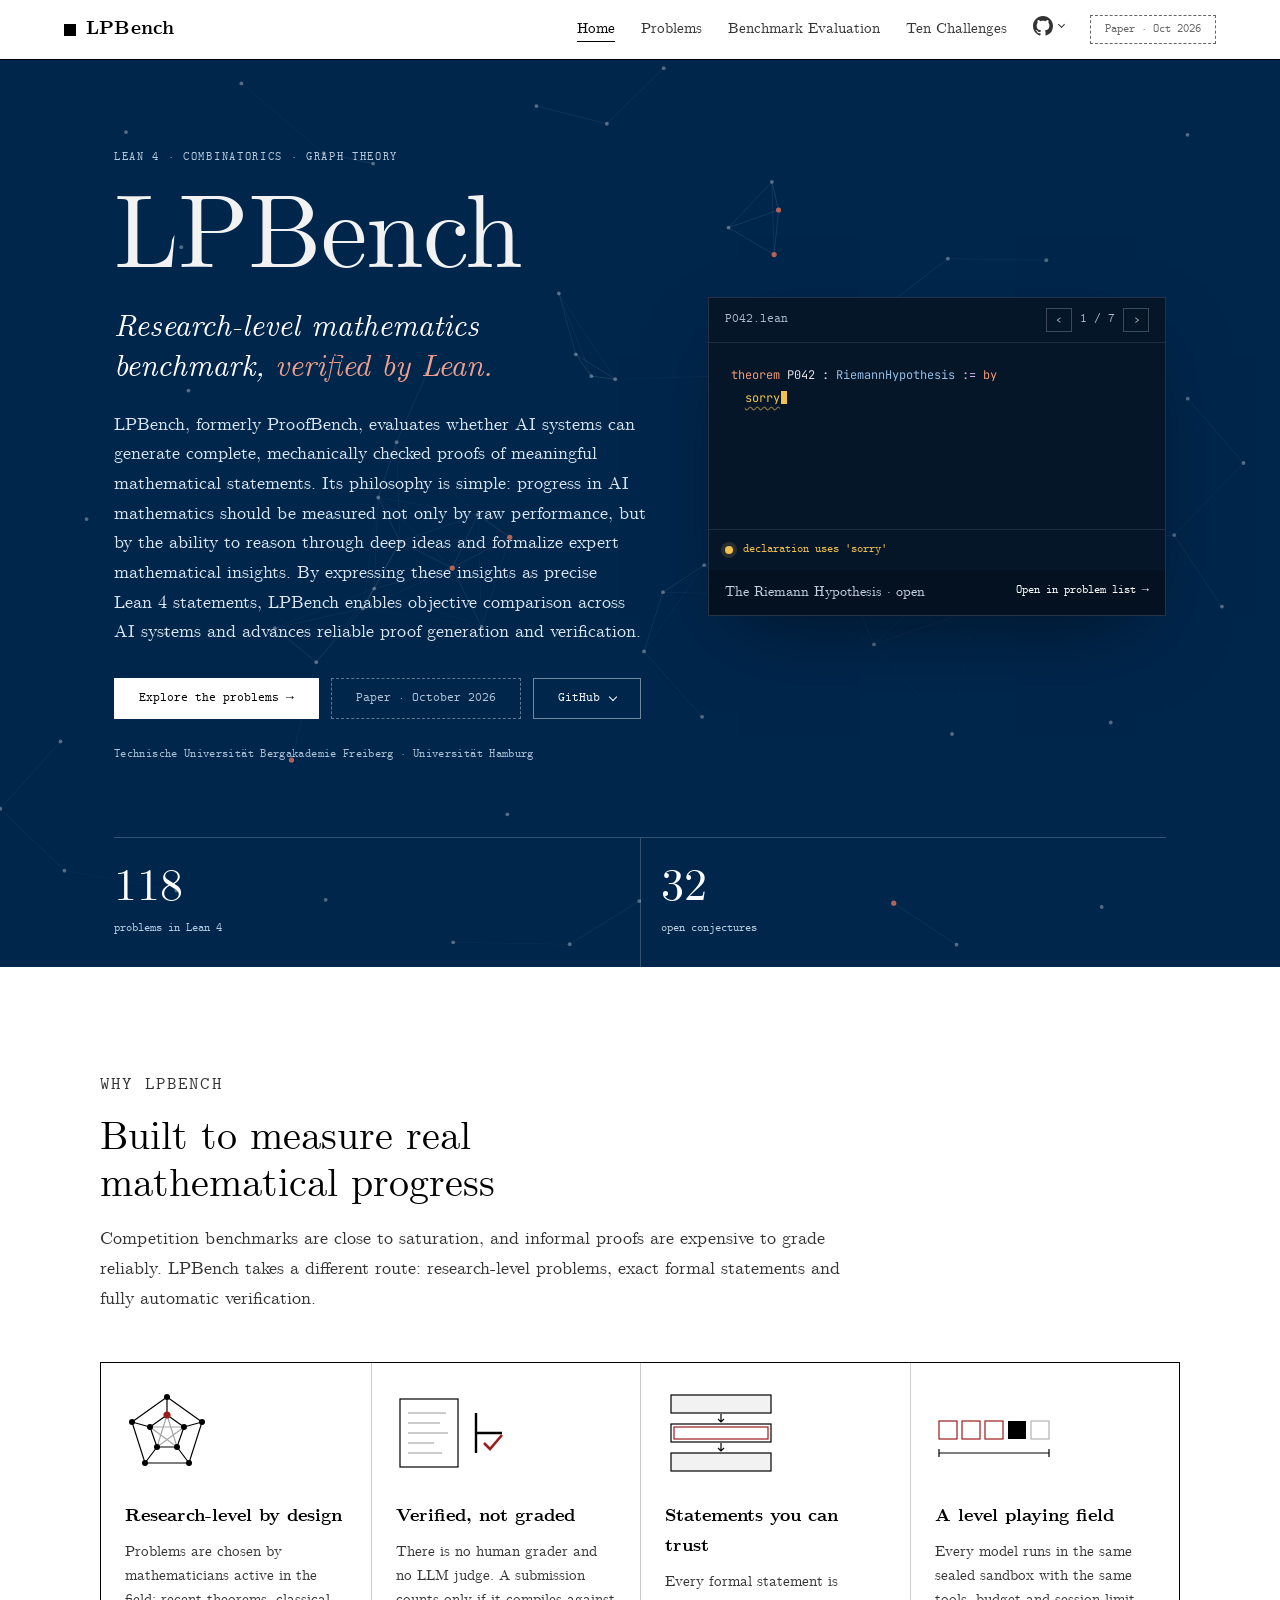
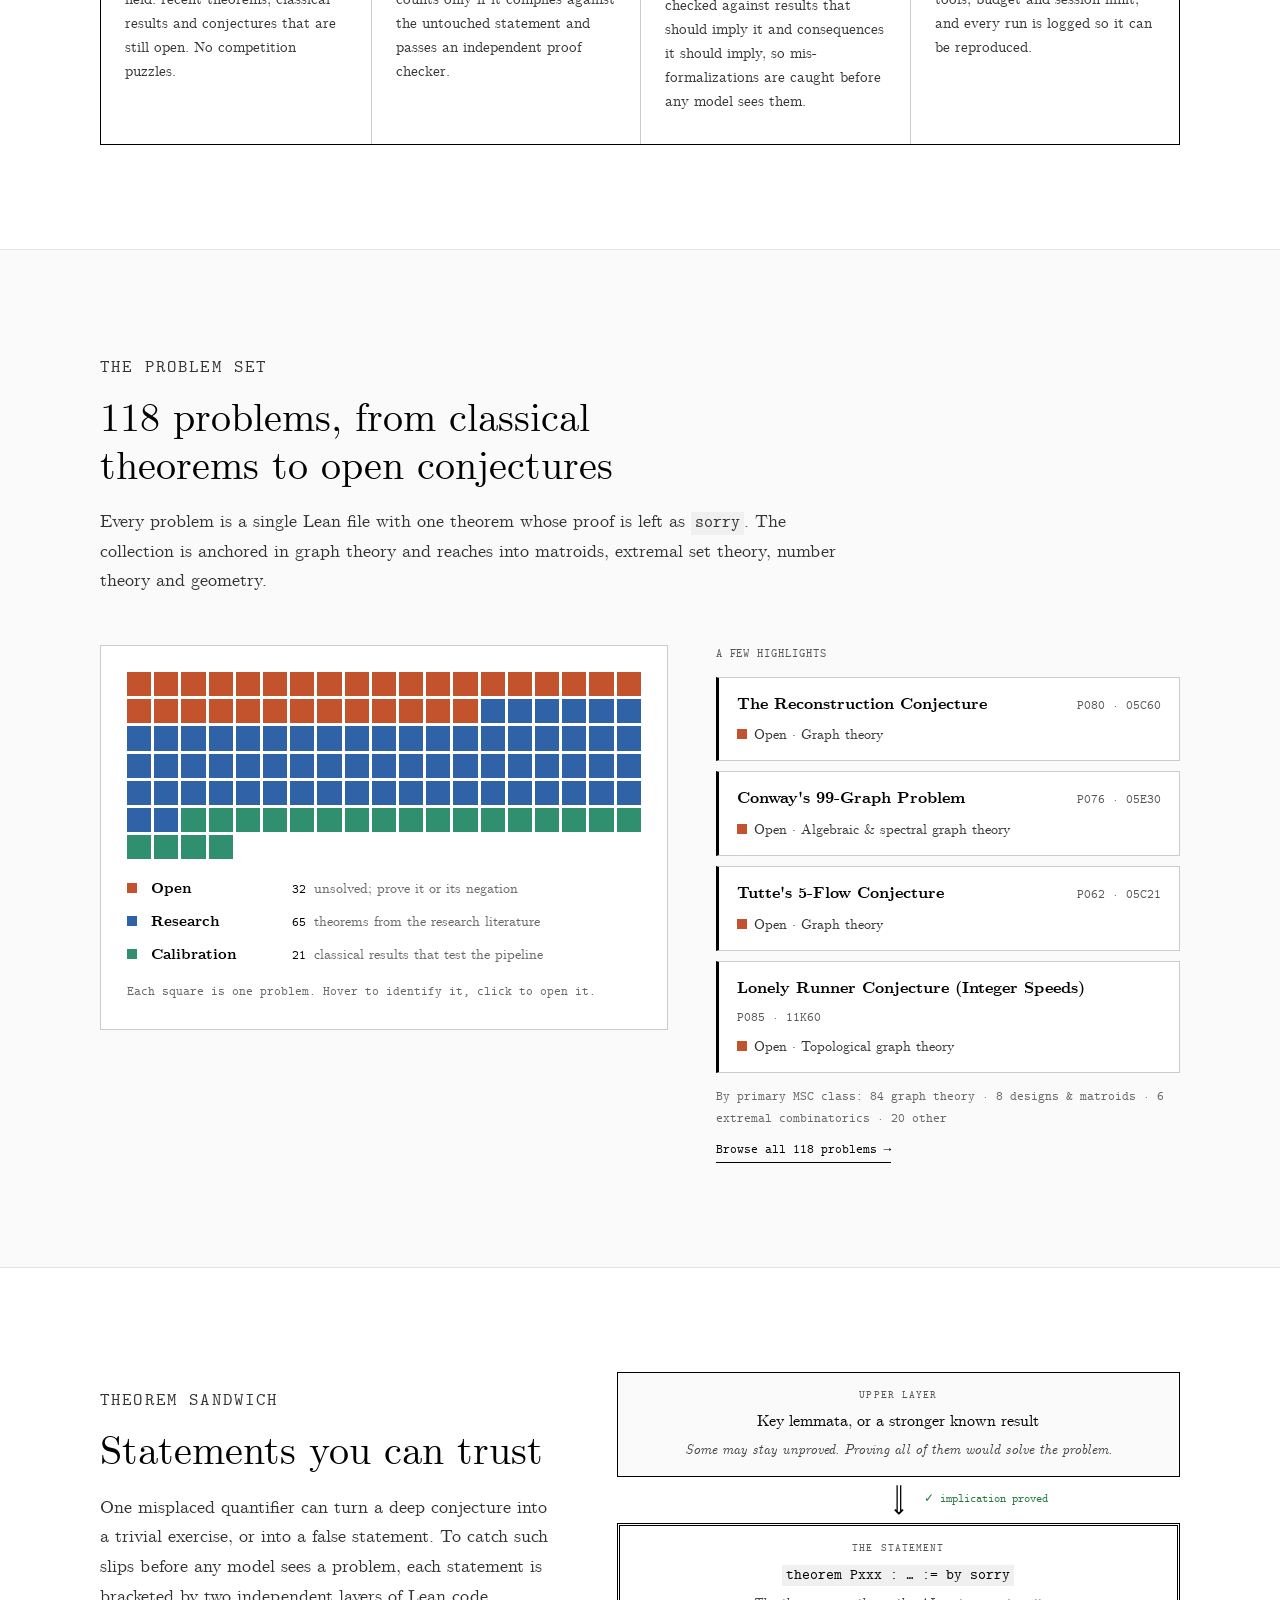
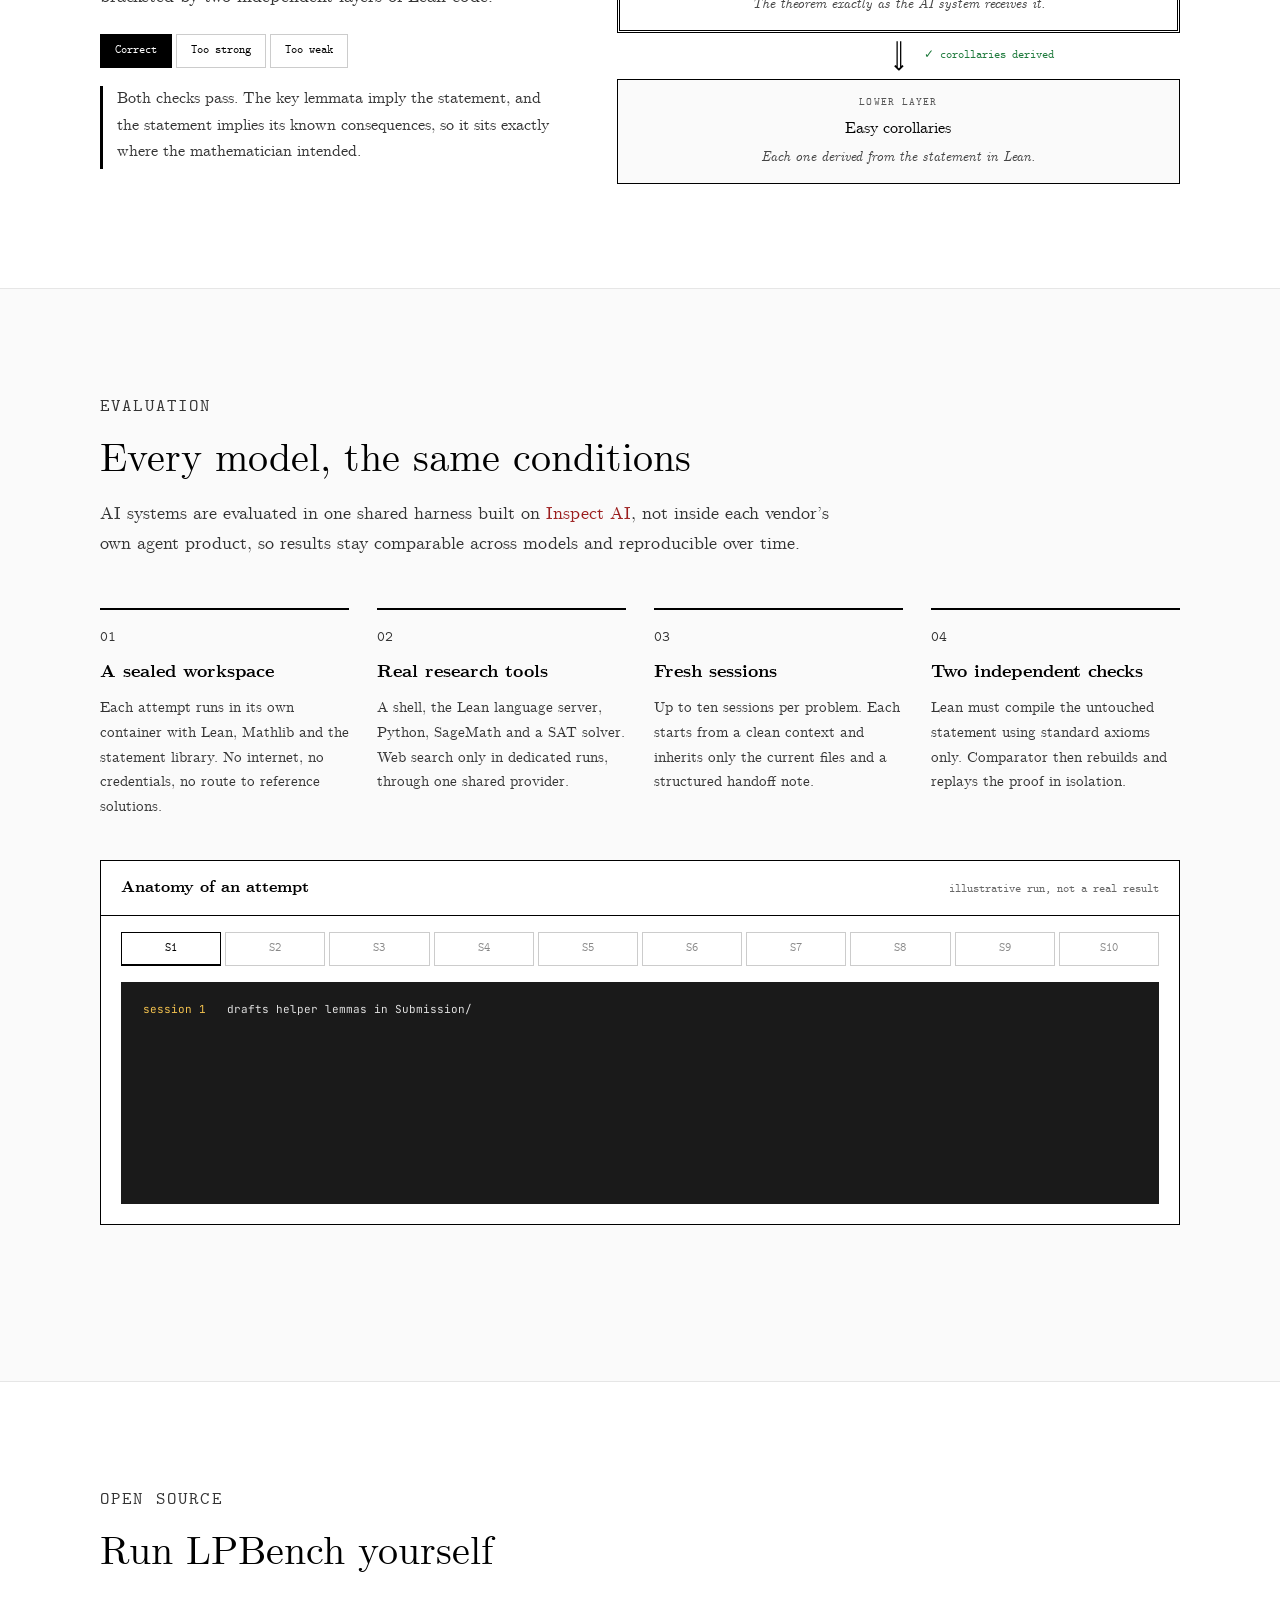
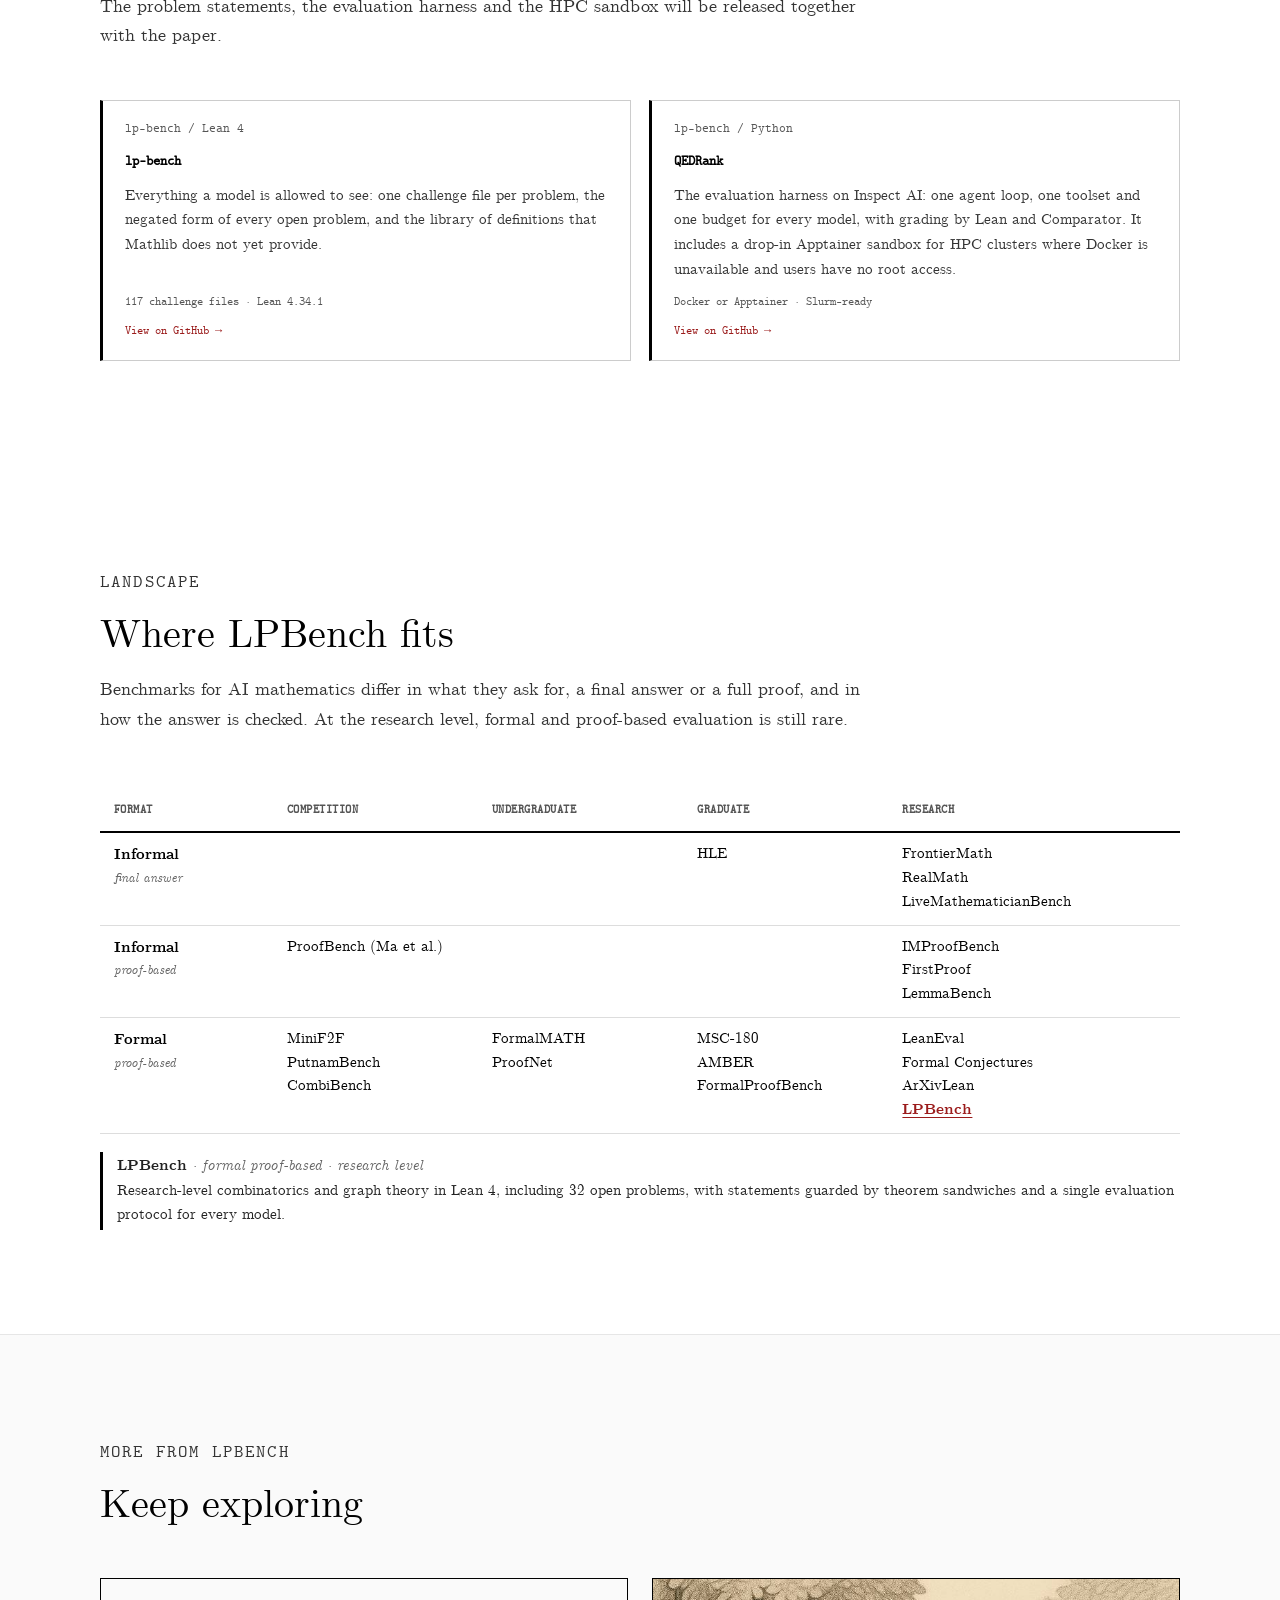
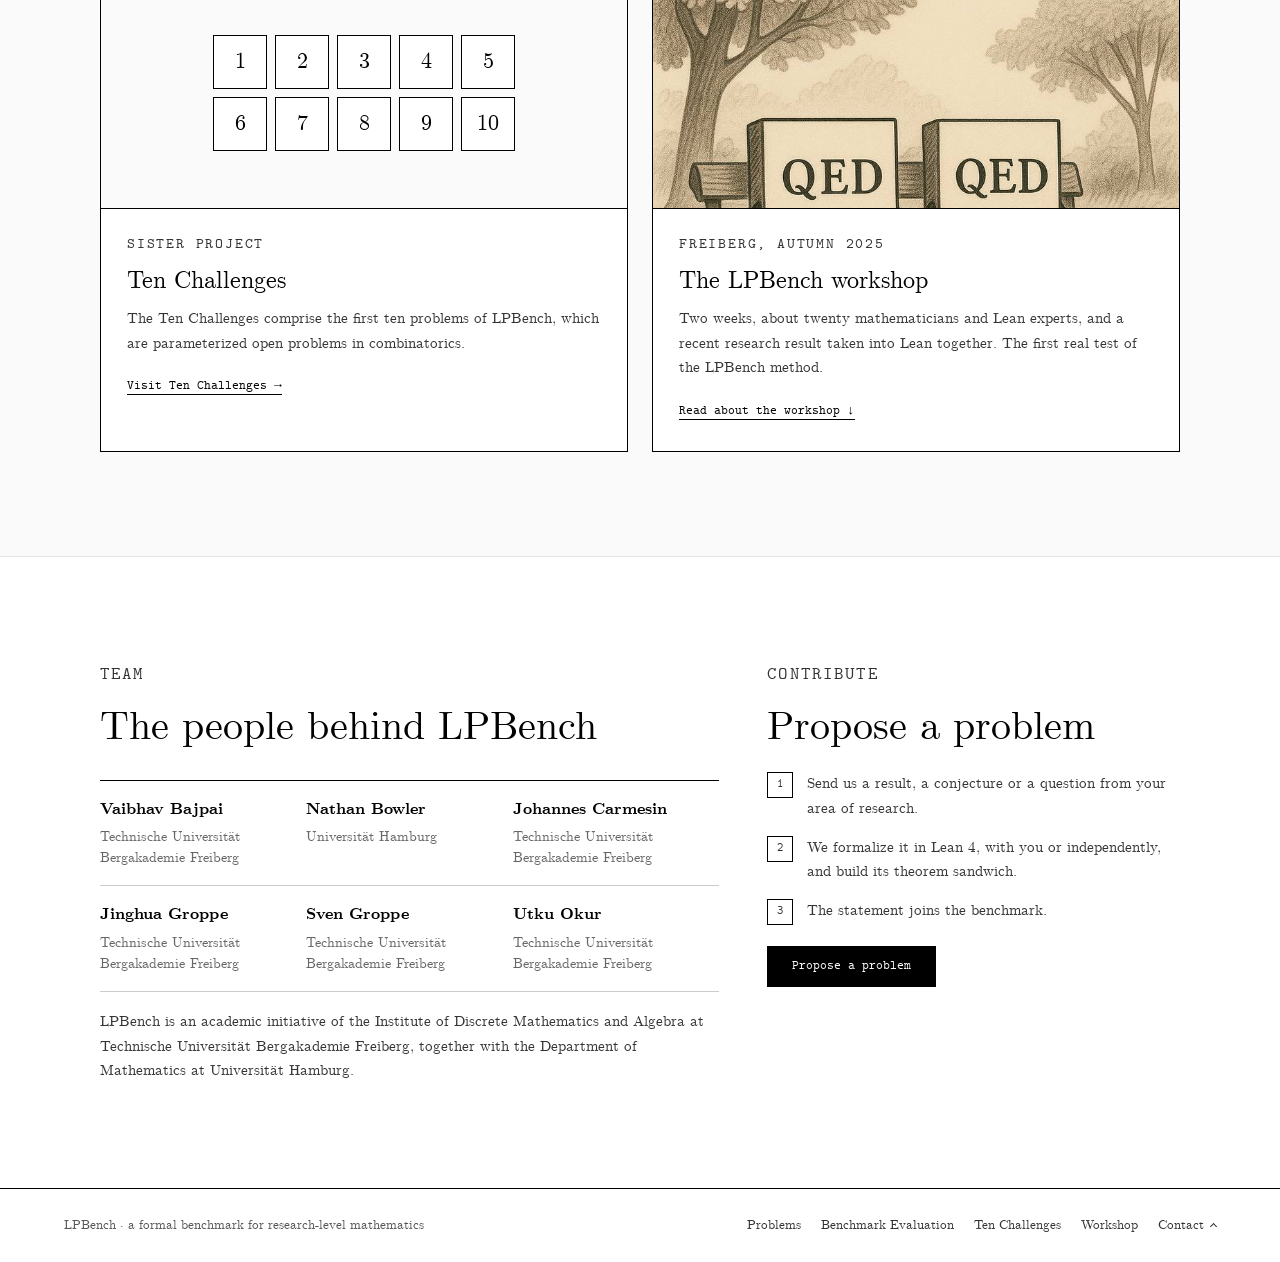
==== commit de45d954: "Update the problem list from lp-bench/lp-bench" ====
--- a/index.html
+++ b/index.html
@@ -4,10 +4,10 @@
   <meta charset="utf-8">
   <meta name="viewport" content="width=device-width, initial-scale=1">
   <title>LPBench — Research-level mathematics benchmark, verified by Lean</title>
-  <meta name="description" content="LPBench measures whether AI systems can prove research-level theorems. 117 problems in combinatorics and graph theory, stated in Lean 4 and checked automatically." data-pb-content="LPBench measures whether AI systems can prove research-level theorems. {total} problems in combinatorics and graph theory, stated in Lean 4 and checked automatically.">
+  <meta name="description" content="LPBench measures whether AI systems can prove research-level theorems. 118 problems in combinatorics and graph theory, stated in Lean 4 and checked automatically." data-pb-content="LPBench measures whether AI systems can prove research-level theorems. {total} problems in combinatorics and graph theory, stated in Lean 4 and checked automatically.">
   <meta property="og:type" content="website">
   <meta property="og:title" content="LPBench — Research-level mathematics benchmark, verified by Lean">
-  <meta property="og:description" content="117 problems in combinatorics and graph theory, from classical theorems to open conjectures, stated in Lean 4 and checked automatically." data-pb-content="{total} problems in combinatorics and graph theory, from classical theorems to open conjectures, stated in Lean 4 and checked automatically.">
+  <meta property="og:description" content="118 problems in combinatorics and graph theory, from classical theorems to open conjectures, stated in Lean 4 and checked automatically." data-pb-content="{total} problems in combinatorics and graph theory, from classical theorems to open conjectures, stated in Lean 4 and checked automatically.">
   <meta property="og:image" content="https://lp-bench.github.io/assets/img/og.png">
   <meta name="twitter:card" content="summary_large_image">
   <link rel="icon" href="assets/img/favicon.svg" type="image/svg+xml">
@@ -32,7 +32,7 @@
           <details class="gh-menu nav-gh">
             <summary aria-label="GitHub repositories" title="GitHub repositories"><svg class="gh-icon" viewBox="0 0 16 16" width="20" height="20" aria-hidden="true"><path d="M8 0C3.58 0 0 3.58 0 8c0 3.54 2.29 6.53 5.47 7.59.4.07.55-.17.55-.38 0-.19-.01-.82-.01-1.49-2.01.37-2.53-.49-2.69-.94-.09-.23-.48-.94-.82-1.13-.28-.15-.68-.52-.01-.53.63-.01 1.08.58 1.23.82.72 1.21 1.87.87 2.33.66.07-.52.28-.87.51-1.07-1.78-.2-3.64-.89-3.64-3.95 0-.87.31-1.59.82-2.15-.08-.2-.36-1.02.08-2.12 0 0 .67-.21 2.2.82.64-.18 1.32-.27 2-.27.68 0 1.36.09 2 .27 1.53-1.04 2.2-.82 2.2-.82.44 1.1.16 1.92.08 2.12.51.56.82 1.27.82 2.15 0 3.07-1.87 3.75-3.65 3.95.29.25.54.73.54 1.48 0 1.07-.01 1.93-.01 2.2 0 .21.15.46.55.38A8.013 8.013 0 0 0 16 8c0-4.42-3.58-8-8-8z"/></svg></summary>
             <ul class="gh-menu-list">
-              <li><a href="https://github.com/lp-bench/lp-bench"><b>lp-bench</b><span data-pb-text="The {total} problem statements in Lean 4">The 117 problem statements in Lean 4</span></a></li>
+              <li><a href="https://github.com/lp-bench/lp-bench"><b>lp-bench</b><span data-pb-text="The {total} problem statements in Lean 4">The 118 problem statements in Lean 4</span></a></li>
               <li><a href="https://github.com/lp-bench/QEDRank"><b>QEDRank</b><span>The evaluation harness and its Apptainer sandbox</span></a></li>
             </ul>
           </details>
@@ -65,7 +65,7 @@
             <details class="gh-menu">
               <summary class="btn btn-secondary">GitHub</summary>
               <ul class="gh-menu-list">
-                <li><a href="https://github.com/lp-bench/lp-bench"><b>lp-bench</b><span data-pb-text="The {total} problem statements in Lean 4">The 117 problem statements in Lean 4</span></a></li>
+                <li><a href="https://github.com/lp-bench/lp-bench"><b>lp-bench</b><span data-pb-text="The {total} problem statements in Lean 4">The 118 problem statements in Lean 4</span></a></li>
                 <li><a href="https://github.com/lp-bench/QEDRank"><b>QEDRank</b><span>The evaluation harness and its Apptainer sandbox</span></a></li>
               </ul>
             </details>
@@ -92,7 +92,7 @@
       </div>
 
       <dl class="stats">
-        <div><dt>problems in Lean 4</dt><dd data-count="117" data-pb="total">117</dd></div>
+        <div><dt>problems in Lean 4</dt><dd data-count="118" data-pb="total">118</dd></div>
         <div><dt>open conjectures</dt><dd data-count="32" data-pb="open">32</dd></div>
       </dl>
     </section>
@@ -179,7 +179,7 @@
       <div class="wrap">
         <header class="section-head reveal">
           <p class="label">The problem set</p>
-          <h2 data-pb-text="{total} problems, from classical theorems to open conjectures">117 problems, from classical theorems to open conjectures</h2>
+          <h2 data-pb-text="{total} problems, from classical theorems to open conjectures">118 problems, from classical theorems to open conjectures</h2>
           <p>
             Every problem is a single Lean file with one theorem whose proof is left as <code>sorry</code>. The
             collection is anchored in graph theory and reaches into matroids, extremal set theory, number theory
@@ -189,10 +189,10 @@
 
         <div class="set-grid">
           <figure class="set-figure reveal">
-            <div class="waffle" role="img" aria-label="117 problems: 32 open, 64 research, 21 calibration" data-pb-aria-label="{total} problems: {open} open, {research} research, {calibration} calibration"></div>
+            <div class="waffle" role="img" aria-label="118 problems: 32 open, 65 research, 21 calibration" data-pb-aria-label="{total} problems: {open} open, {research} research, {calibration} calibration"></div>
             <ul class="legend">
               <li data-legend="open"><span class="sw sw-open"></span><b>Open</b><span class="num" data-pb="open">32</span><span class="desc">unsolved; prove it or its negation</span></li>
-              <li data-legend="research"><span class="sw sw-research"></span><b>Research</b><span class="num" data-pb="research">64</span><span class="desc">theorems from the research literature</span></li>
+              <li data-legend="research"><span class="sw sw-research"></span><b>Research</b><span class="num" data-pb="research">65</span><span class="desc">theorems from the research literature</span></li>
               <li data-legend="calibration"><span class="sw sw-calibration"></span><b>Calibration</b><span class="num" data-pb="calibration">21</span><span class="desc">classical results that test the pipeline</span></li>
             </ul>
             <figcaption class="caption">Each square is one problem. Hover to identify it, click to open it.</figcaption>
@@ -201,8 +201,8 @@
           <div class="featured reveal">
             <h3>A few highlights</h3>
             <div data-featured></div>
-            <p class="tt muted" style="font-size:13px;margin-top:14px" data-pb-text="By primary MSC class: {graph} graph theory · {matroids} designs &amp; matroids · {extremal} extremal combinatorics · {other} other">By primary MSC class: 83 graph theory · 8 designs &amp; matroids · 6 extremal combinatorics · 20 other</p>
-            <a class="more-link" href="problems.html" data-pb-text="Browse all {total} problems →">Browse all 117 problems →</a>
+            <p class="tt muted" style="font-size:13px;margin-top:14px" data-pb-text="By primary MSC class: {graph} graph theory · {matroids} designs &amp; matroids · {extremal} extremal combinatorics · {other} other">By primary MSC class: 84 graph theory · 8 designs &amp; matroids · 6 extremal combinatorics · 20 other</p>
+            <a class="more-link" href="problems.html" data-pb-text="Browse all {total} problems →">Browse all 118 problems →</a>
           </div>
         </div>
       </div>
